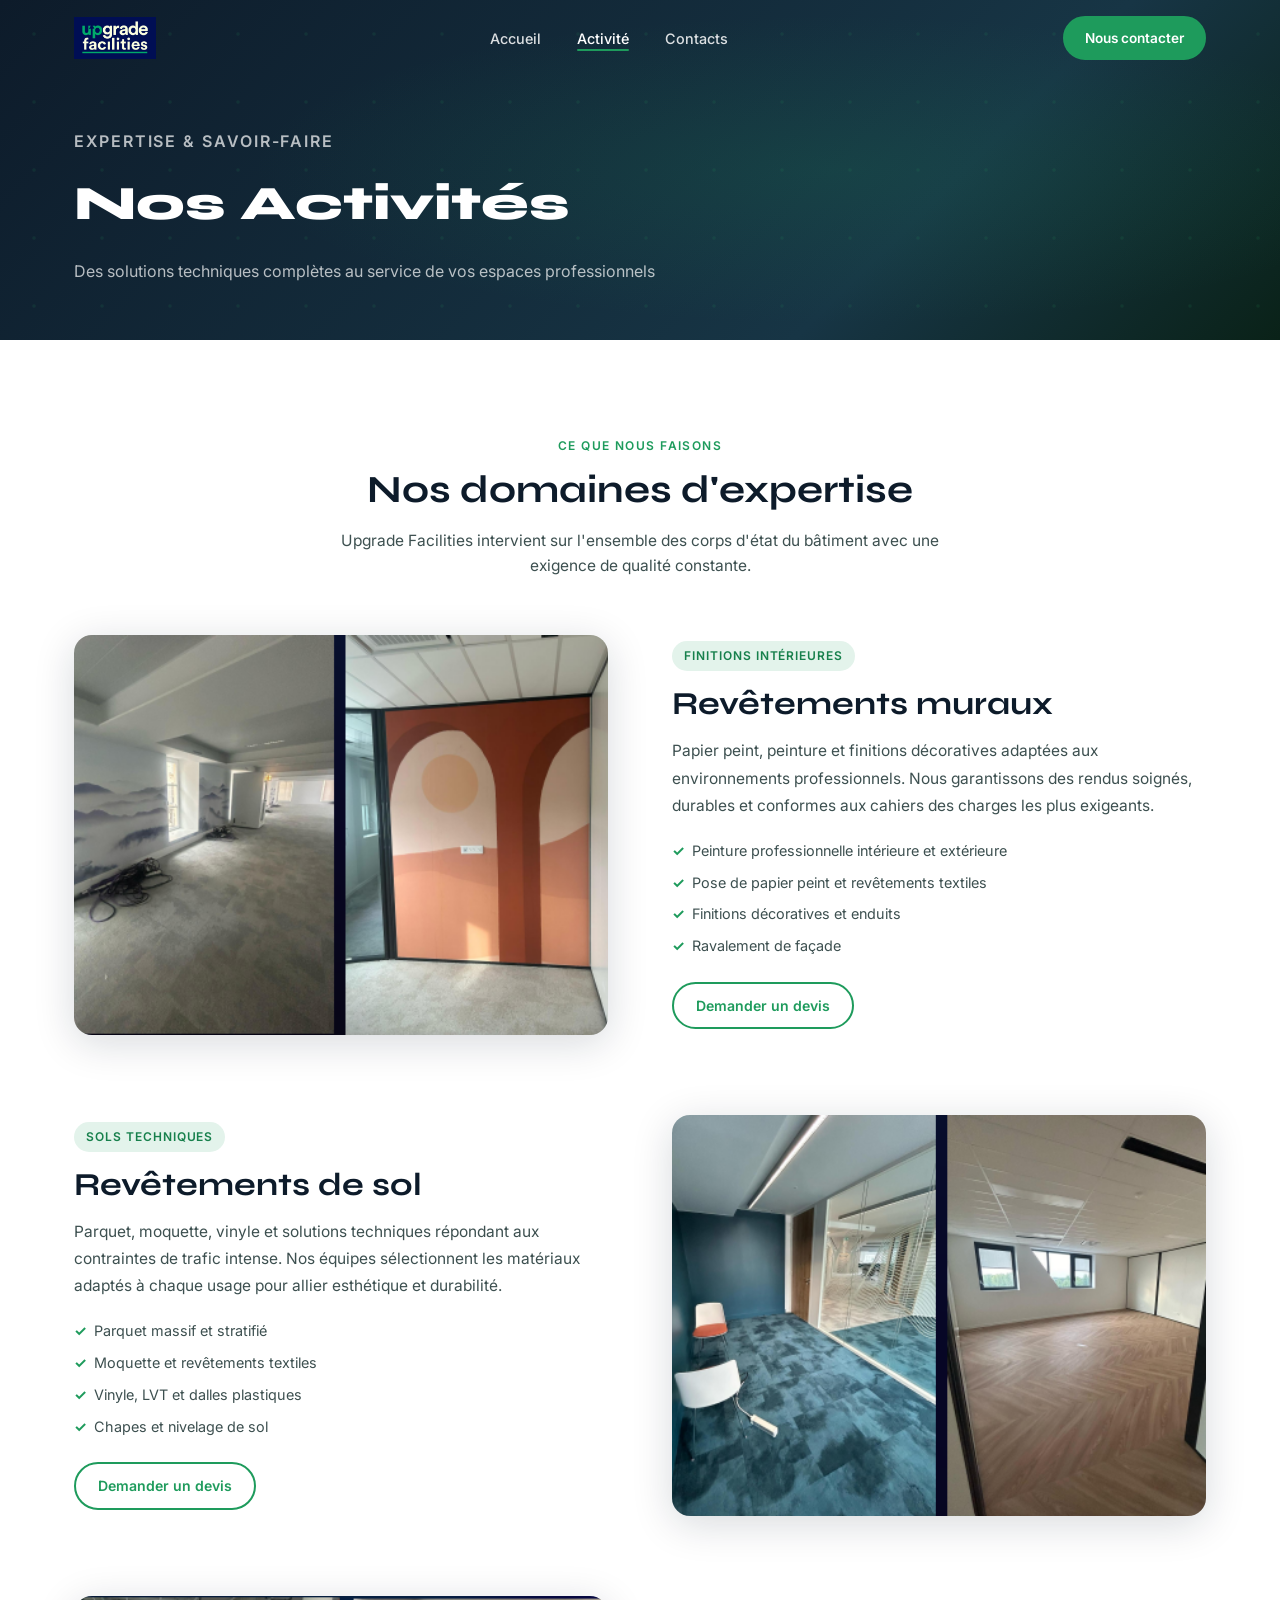
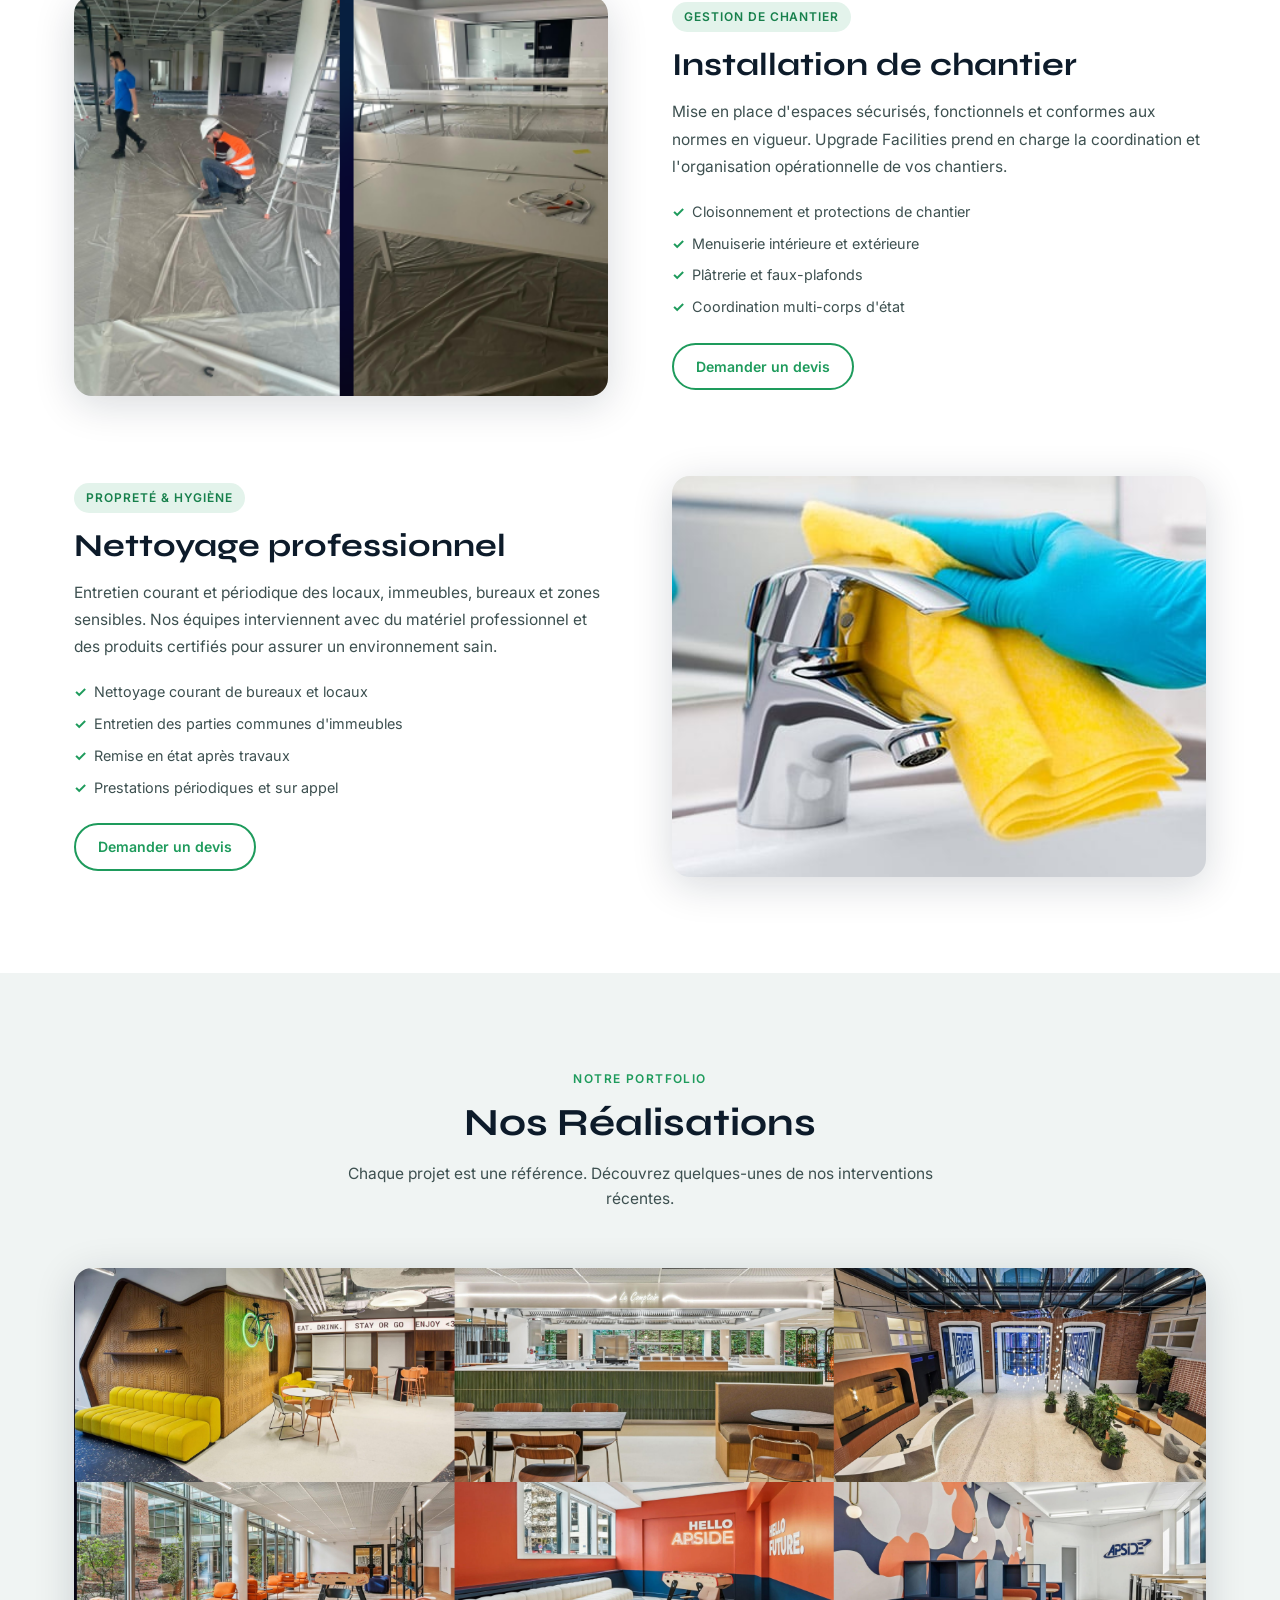
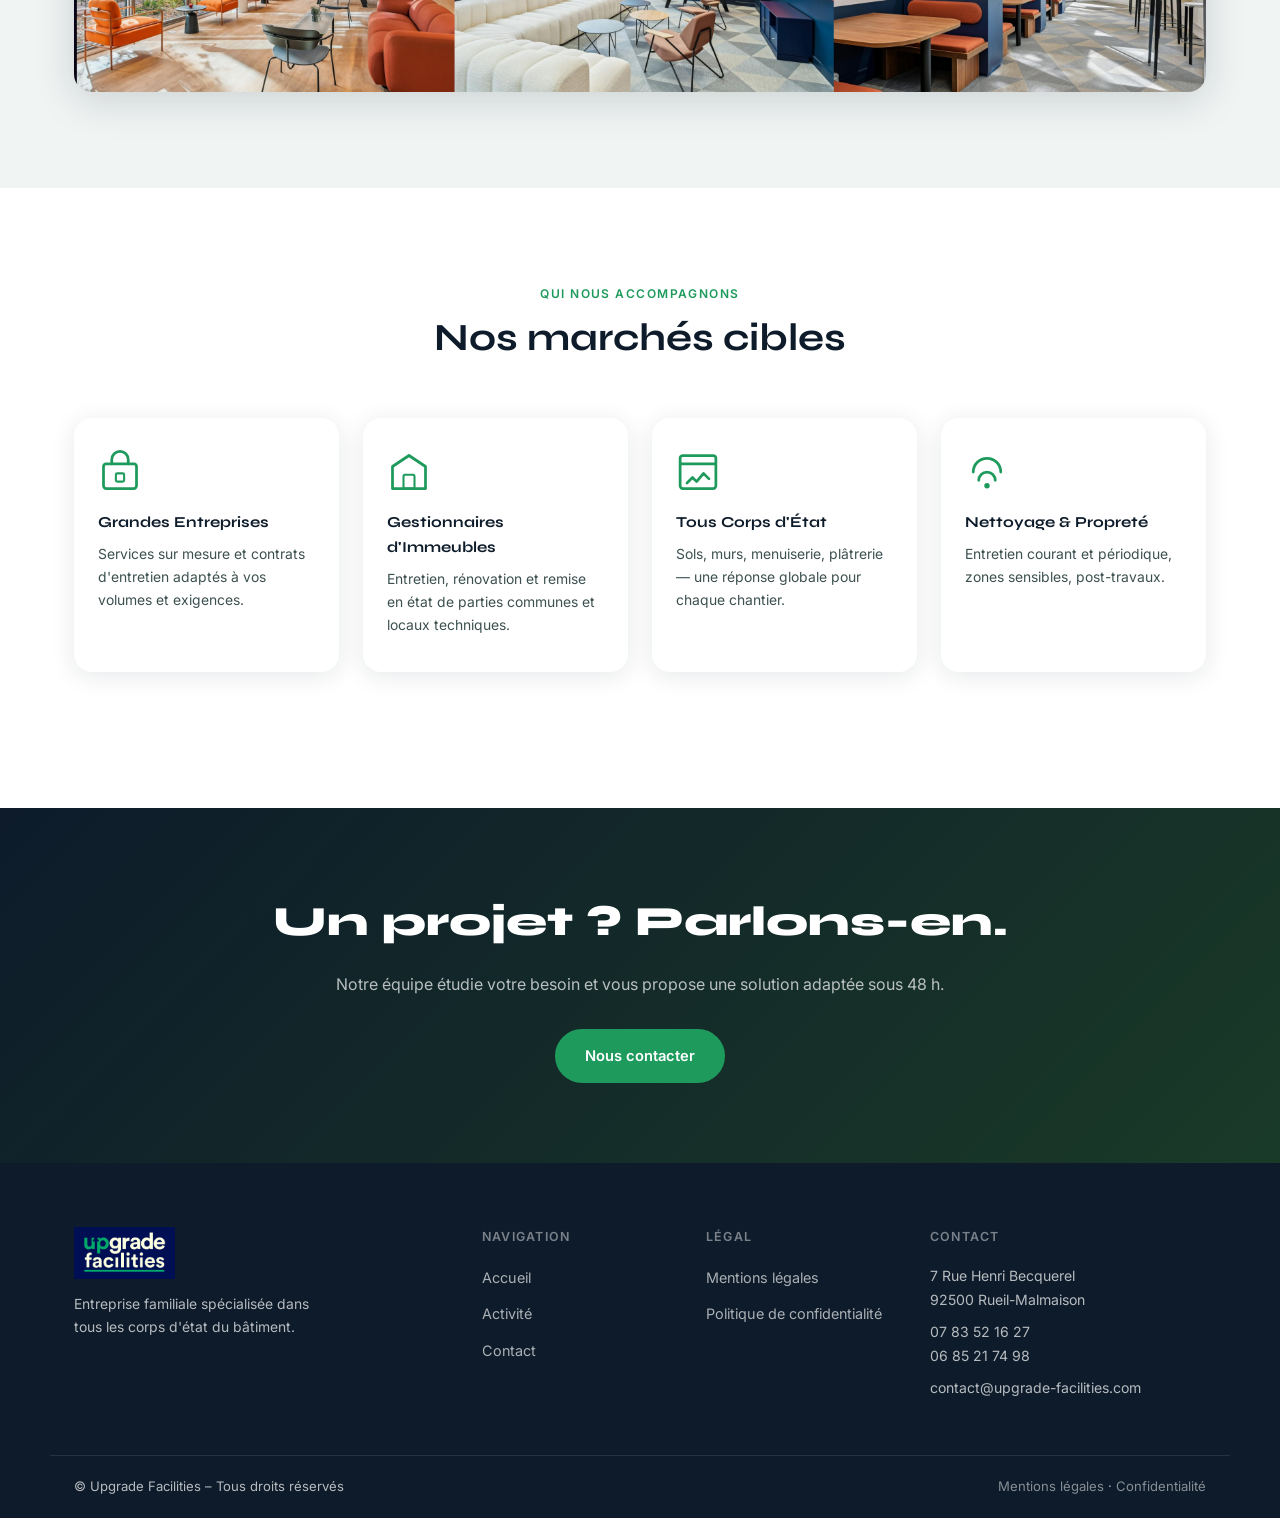
==== activite.html @ 39f4c155 "Add files via upload" ====
<!DOCTYPE html>
<html lang="fr">
<head>
  <meta charset="UTF-8" />
  <meta name="viewport" content="width=device-width, initial-scale=1.0" />
  <title>Nos Activités – Upgrade Facilities</title>
  <link rel="stylesheet" href="style.css" />
  <link rel="preconnect" href="https://fonts.googleapis.com" />
  <link rel="preconnect" href="https://fonts.gstatic.com" crossorigin />
  <link href="https://fonts.googleapis.com/css2?family=Inter:wght@300;400;500;600;700&family=Syne:wght@600;700;800&display=swap" rel="stylesheet" />
</head>
<body>

  <!-- ══ NAVBAR ══ -->
  <nav id="navbar">
    <div class="nav-inner">
      <a href="index.html" class="nav-logo">
        <img src="uf.png" alt="Upgrade Facilities" />
      </a>
      <ul class="nav-links">
        <li><a href="index.html">Accueil</a></li>
        <li><a href="activite.html" class="active">Activité</a></li>
        <li><a href="contact.html">Contacts</a></li>
      </ul>
      <a href="contact.html" class="btn-nav">Nous contacter</a>
      <button id="hamburger" aria-label="Menu" aria-expanded="false">
        <span></span><span></span><span></span>
      </button>
    </div>
    <div id="mobileMenu">
      <a href="index.html" class="mobile-link">Accueil</a>
      <a href="activite.html" class="mobile-link active">Activité</a>
      <a href="contact.html" class="mobile-link">Contacts</a>
      <a href="contact.html" class="cta-mobile">Nous contacter</a>
    </div>
  </nav>

  <!-- ══ PAGE HERO ══ -->
  <header class="page-hero">
    <div class="page-hero-overlay"></div>
    <div class="page-hero-content fade-in">
      <p class="eyebrow">Expertise &amp; Savoir-faire</p>
      <h1>Nos Activités</h1>
      <p>Des solutions techniques complètes au service de vos espaces professionnels</p>
    </div>
  </header>

  <!-- ══ ACTIVITÉS PRINCIPALES ══ -->
  <section class="section activities" id="activites">
    <div class="container">
      <div class="section-header fade-in">
        <p class="eyebrow">Ce que nous faisons</p>
        <h2>Nos domaines d'expertise</h2>
        <p class="section-sub">Upgrade Facilities intervient sur l'ensemble des corps d'état du bâtiment avec une exigence de qualité constante.</p>
      </div>

      <!-- Activité 1 — Revêtements muraux -->
      <div class="activity-block fade-in">
        <div class="activity-img">
          <img src="revetement_du_mur.png" alt="Revêtements muraux" loading="lazy" />
        </div>
        <div class="activity-content">
          <span class="activity-tag">Finitions intérieures</span>
          <h3>Revêtements muraux</h3>
          <p>Papier peint, peinture et finitions décoratives adaptées aux environnements professionnels. Nous garantissons des rendus soignés, durables et conformes aux cahiers des charges les plus exigeants.</p>
          <ul class="activity-list">
            <li>Peinture professionnelle intérieure et extérieure</li>
            <li>Pose de papier peint et revêtements textiles</li>
            <li>Finitions décoratives et enduits</li>
            <li>Ravalement de façade</li>
          </ul>
          <a href="contact.html" class="btn-outline-sm">Demander un devis</a>
        </div>
      </div>

      <!-- Activité 2 — Revêtements de sol -->
      <div class="activity-block activity-block--reverse fade-in">
        <div class="activity-img">
          <img src="revetement_de_sol.png" alt="Revêtements de sol" loading="lazy" />
        </div>
        <div class="activity-content">
          <span class="activity-tag">Sols techniques</span>
          <h3>Revêtements de sol</h3>
          <p>Parquet, moquette, vinyle et solutions techniques répondant aux contraintes de trafic intense. Nos équipes sélectionnent les matériaux adaptés à chaque usage pour allier esthétique et durabilité.</p>
          <ul class="activity-list">
            <li>Parquet massif et stratifié</li>
            <li>Moquette et revêtements textiles</li>
            <li>Vinyle, LVT et dalles plastiques</li>
            <li>Chapes et nivelage de sol</li>
          </ul>
          <a href="contact.html" class="btn-outline-sm">Demander un devis</a>
        </div>
      </div>

      <!-- Activité 3 — Installation de chantier -->
      <div class="activity-block fade-in">
        <div class="activity-img">
          <img src="instalation_de_chantier.png" alt="Installation de chantier" loading="lazy" />
        </div>
        <div class="activity-content">
          <span class="activity-tag">Gestion de chantier</span>
          <h3>Installation de chantier</h3>
          <p>Mise en place d'espaces sécurisés, fonctionnels et conformes aux normes en vigueur. Upgrade Facilities prend en charge la coordination et l'organisation opérationnelle de vos chantiers.</p>
          <ul class="activity-list">
            <li>Cloisonnement et protections de chantier</li>
            <li>Menuiserie intérieure et extérieure</li>
            <li>Plâtrerie et faux-plafonds</li>
            <li>Coordination multi-corps d'état</li>
          </ul>
          <a href="contact.html" class="btn-outline-sm">Demander un devis</a>
        </div>
      </div>

      <!-- Activité 4 — Nettoyage professionnel -->
      <div class="activity-block activity-block--reverse fade-in">
        <div class="activity-img">
          <img src="nettoyage_professionnel.png" alt="Nettoyage professionnel" loading="lazy" />
        </div>
        <div class="activity-content">
          <span class="activity-tag">Propreté &amp; Hygiène</span>
          <h3>Nettoyage professionnel</h3>
          <p>Entretien courant et périodique des locaux, immeubles, bureaux et zones sensibles. Nos équipes interviennent avec du matériel professionnel et des produits certifiés pour assurer un environnement sain.</p>
          <ul class="activity-list">
            <li>Nettoyage courant de bureaux et locaux</li>
            <li>Entretien des parties communes d'immeubles</li>
            <li>Remise en état après travaux</li>
            <li>Prestations périodiques et sur appel</li>
          </ul>
          <a href="contact.html" class="btn-outline-sm">Demander un devis</a>
        </div>
      </div>
    </div>
  </section>

  <!-- ══ NOS RÉALISATIONS ══ -->
  <section class="section realisations" id="realisations">
    <div class="container">
      <div class="section-header fade-in">
        <p class="eyebrow">Notre portfolio</p>
        <h2>Nos Réalisations</h2>
        <p class="section-sub">Chaque projet est une référence. Découvrez quelques-unes de nos interventions récentes.</p>
      </div>
      <div class="realisation-showcase fade-in">
        <img src="nos_realisations.png" alt="Réalisations Upgrade Facilities" />
      </div>
    </div>
  </section>

  <!-- ══ MARCHÉS CIBLES ══ -->
  <section class="section marches-cibles" id="marches">
    <div class="container">
      <div class="section-header fade-in">
        <p class="eyebrow">Qui nous accompagnons</p>
        <h2>Nos marchés cibles</h2>
      </div>
      <div class="marches-grid fade-in">
        <div class="marche-card">
          <div class="marche-icon-svg">
            <svg viewBox="0 0 32 32" fill="none" xmlns="http://www.w3.org/2000/svg"><rect x="4" y="10" width="24" height="18" rx="2" stroke="currentColor" stroke-width="2"/><path d="M10 10V7a6 6 0 0 1 12 0v3" stroke="currentColor" stroke-width="2" stroke-linecap="round"/><rect x="13" y="17" width="6" height="6" rx="1" stroke="currentColor" stroke-width="1.5"/></svg>
          </div>
          <h4>Grandes Entreprises</h4>
          <p>Services sur mesure et contrats d'entretien adaptés à vos volumes et exigences.</p>
        </div>
        <div class="marche-card">
          <div class="marche-icon-svg">
            <svg viewBox="0 0 32 32" fill="none" xmlns="http://www.w3.org/2000/svg"><path d="M4 28V12L16 4l12 8v16" stroke="currentColor" stroke-width="2" stroke-linejoin="round"/><rect x="12" y="18" width="8" height="10" rx="1" stroke="currentColor" stroke-width="1.5"/><path d="M4 28h24" stroke="currentColor" stroke-width="2" stroke-linecap="round"/></svg>
          </div>
          <h4>Gestionnaires d'Immeubles</h4>
          <p>Entretien, rénovation et remise en état de parties communes et locaux techniques.</p>
        </div>
        <div class="marche-card">
          <div class="marche-icon-svg">
            <svg viewBox="0 0 32 32" fill="none" xmlns="http://www.w3.org/2000/svg"><path d="M8 24l4-4 3 3 5-6 4 4" stroke="currentColor" stroke-width="2" stroke-linecap="round" stroke-linejoin="round"/><rect x="3" y="4" width="26" height="24" rx="2" stroke="currentColor" stroke-width="2"/><path d="M3 10h26" stroke="currentColor" stroke-width="2"/></svg>
          </div>
          <h4>Tous Corps d'État</h4>
          <p>Sols, murs, menuiserie, plâtrerie — une réponse globale pour chaque chantier.</p>
        </div>
        <div class="marche-card">
          <div class="marche-icon-svg">
            <svg viewBox="0 0 32 32" fill="none" xmlns="http://www.w3.org/2000/svg"><path d="M6 16c0-5.523 4.477-10 10-10s10 4.477 10 10" stroke="currentColor" stroke-width="2" stroke-linecap="round"/><path d="M10 22c0-3.314 2.686-6 6-6s6 2.686 6 6" stroke="currentColor" stroke-width="2" stroke-linecap="round"/><circle cx="16" cy="26" r="2" fill="currentColor"/></svg>
          </div>
          <h4>Nettoyage &amp; Propreté</h4>
          <p>Entretien courant et périodique, zones sensibles, post-travaux.</p>
        </div>
      </div>
    </div>
  </section>

  <!-- ══ CTA BANDE ══ -->
  <section class="cta-band fade-in">
    <div class="container">
      <h2>Un projet ? Parlons-en.</h2>
      <p>Notre équipe étudie votre besoin et vous propose une solution adaptée sous 48 h.</p>
      <a href="contact.html" class="btn-primary">Nous contacter</a>
    </div>
  </section>

  <!-- ══ FOOTER ══ -->
  <footer class="footer">
    <div class="container footer-inner">
      <div class="footer-brand">
        <img src="uf.png" alt="Upgrade Facilities" class="footer-logo" />
        <p>Entreprise familiale spécialisée dans tous les corps d'état du bâtiment.</p>
      </div>
      <div class="footer-links">
        <h5>Navigation</h5>
        <ul>
          <li><a href="index.html">Accueil</a></li>
          <li><a href="activite.html">Activité</a></li>
          <li><a href="contact.html">Contact</a></li>
        </ul>
      </div>
      <div class="footer-links">
        <h5>Légal</h5>
        <ul>
          <li><a href="mentions-legales.html">Mentions légales</a></li>
          <li><a href="politique-confidentialite.html">Politique de confidentialité</a></li>
        </ul>
      </div>
      <div class="footer-contact">
        <h5>Contact</h5>
        <p>7 Rue Henri Becquerel<br>92500 Rueil-Malmaison</p>
        <p><a href="tel:0783521627">07 83 52 16 27</a><br>
           <a href="tel:0685217498">06 85 21 74 98</a></p>
        <p><a href="mailto:contact@upgrade-facilities.com">contact@upgrade-facilities.com</a></p>
      </div>
    </div>
    <div class="footer-bottom">
      <p>© Upgrade Facilities – Tous droits réservés</p>
      <p><a href="mentions-legales.html">Mentions légales</a> · <a href="politique-confidentialite.html">Confidentialité</a></p>
    </div>
  </footer>

  <script src="script.js"></script>
</body>
</html>
---- style.css ----
/* ================================================================
   style.css — Upgrade Facilities
   Palette : Navy #0D1B2A · Vert #1E9B5C · Blanc #F8FAFA
   ================================================================ */

/* ── Variables ── */
:root {
  --navy:       #0D1B2A;
  --navy-mid:   #152535;
  --green:      #1E9B5C;
  --green-dark: #17804C;
  --green-light:#25BD6F;
  --white:      #F8FAFA;
  --gray-100:   #F0F4F3;
  --gray-300:   #C8D4D0;
  --gray-500:   #7A9090;
  --gray-700:   #3D5050;
  --text:       #1A2E2E;
  --radius:     10px;
  --radius-lg:  18px;
  --shadow:     0 4px 24px rgba(13,27,42,.10);
  --shadow-lg:  0 8px 40px rgba(13,27,42,.16);
  --transition: 0.25s ease;
  --font-display: 'Syne', sans-serif;
  --font-body:    'Inter', sans-serif;
}

/* ── Reset ── */
*, *::before, *::after { box-sizing: border-box; margin: 0; padding: 0; }
html { scroll-behavior: smooth; }
body {
  font-family: var(--font-body);
  color: var(--text);
  background: #fff;
  line-height: 1.65;
  overflow-x: hidden;
}
img { max-width: 100%; height: auto; display: block; }
a { color: var(--green); text-decoration: none; transition: color var(--transition); }
a:hover { color: var(--green-dark); }
ul { list-style: none; }

/* ── Fade-in animations ── */
.fade-in {
  opacity: 0;
  transform: translateY(28px);
  transition: opacity 0.65s ease, transform 0.65s ease;
}
.fade-in.visible {
  opacity: 1;
  transform: translateY(0);
}

/* ── Container ── */
.container {
  max-width: 1180px;
  margin: 0 auto;
  padding: 0 24px;
}

/* ── Eyebrow labels ── */
.eyebrow {
  font-size: .75rem;
  font-weight: 600;
  letter-spacing: .12em;
  text-transform: uppercase;
  color: var(--green);
  margin-bottom: 10px;
}

/* ── Section headers ── */
.section-header {
  text-align: center;
  margin-bottom: 56px;
}
.section-header h2 {
  font-family: var(--font-display);
  font-size: clamp(1.6rem, 3vw, 2.4rem);
  font-weight: 700;
  color: var(--navy);
  line-height: 1.25;
}
.section-sub {
  margin-top: 14px;
  color: var(--gray-700);
  max-width: 600px;
  margin-left: auto;
  margin-right: auto;
  font-size: .97rem;
}

/* ── Sections ── */
.section { padding: 96px 0; }
.section:nth-child(even) { background: var(--gray-100); }

/* ── Buttons ── */
.btn-primary {
  display: inline-flex;
  align-items: center;
  gap: 8px;
  background: var(--green);
  color: #fff;
  font-weight: 600;
  font-size: .92rem;
  padding: 13px 28px;
  border-radius: 50px;
  border: 2px solid var(--green);
  cursor: pointer;
  transition: background var(--transition), transform var(--transition), box-shadow var(--transition);
}
.btn-primary:hover {
  background: var(--green-dark);
  border-color: var(--green-dark);
  color: #fff;
  transform: translateY(-2px);
  box-shadow: 0 6px 20px rgba(30,155,92,.30);
}
.btn-outline {
  display: inline-flex;
  align-items: center;
  gap: 8px;
  background: transparent;
  color: #fff;
  font-weight: 600;
  font-size: .92rem;
  padding: 13px 28px;
  border-radius: 50px;
  border: 2px solid rgba(255,255,255,.55);
  cursor: pointer;
  transition: background var(--transition), border-color var(--transition), transform var(--transition);
}
.btn-outline:hover {
  background: rgba(255,255,255,.12);
  border-color: #fff;
  color: #fff;
  transform: translateY(-2px);
}
.btn-outline-sm {
  display: inline-flex;
  align-items: center;
  background: transparent;
  color: var(--green);
  font-weight: 600;
  font-size: .88rem;
  padding: 10px 22px;
  border-radius: 50px;
  border: 2px solid var(--green);
  cursor: pointer;
  transition: background var(--transition), color var(--transition);
}
.btn-outline-sm:hover {
  background: var(--green);
  color: #fff;
}
.btn-full { width: 100%; justify-content: center; }
.btn-nav {
  display: inline-flex;
  background: var(--green);
  color: #fff;
  font-weight: 600;
  font-size: .85rem;
  padding: 9px 20px;
  border-radius: 50px;
  border: 2px solid var(--green);
  transition: background var(--transition), transform var(--transition);
}
.btn-nav:hover {
  background: var(--green-dark);
  color: #fff;
  transform: translateY(-1px);
}

/* ═══════════════════════════════════════════
   NAVBAR
═══════════════════════════════════════════ */
#navbar {
  position: fixed;
  top: 0; left: 0; right: 0;
  z-index: 999;
  transition: background var(--transition), box-shadow var(--transition), backdrop-filter var(--transition);
  background: transparent;
}
#navbar.scrolled {
  background: rgba(13,27,42,.95);
  backdrop-filter: blur(12px);
  box-shadow: 0 2px 20px rgba(0,0,0,.25);
}
.nav-inner {
  display: flex;
  align-items: center;
  justify-content: space-between;
  gap: 32px;
  max-width: 1180px;
  margin: 0 auto;
  padding: 16px 24px;
}
.nav-logo img {
  height: 42px;
  width: auto;
  object-fit: contain;
}
.nav-links {
  display: flex;
  align-items: center;
  gap: 36px;
}
.nav-links a {
  color: rgba(255,255,255,.85);
  font-size: .9rem;
  font-weight: 500;
  position: relative;
  padding-bottom: 4px;
  transition: color var(--transition);
}
.nav-links a::after {
  content: '';
  position: absolute;
  bottom: 0; left: 0;
  width: 0; height: 2px;
  background: var(--green);
  transition: width var(--transition);
  border-radius: 2px;
}
.nav-links a:hover,
.nav-links a.active {
  color: #fff;
}
.nav-links a:hover::after,
.nav-links a.active::after { width: 100%; }

/* Hamburger */
#hamburger {
  display: none;
  flex-direction: column;
  justify-content: center;
  gap: 5px;
  background: none;
  border: none;
  cursor: pointer;
  padding: 4px;
  width: 36px; height: 36px;
}
#hamburger span {
  display: block;
  height: 2px;
  background: #fff;
  border-radius: 2px;
  transition: transform var(--transition), opacity var(--transition);
}
#hamburger.open span:nth-child(1) { transform: translateY(7px) rotate(45deg); }
#hamburger.open span:nth-child(2) { opacity: 0; }
#hamburger.open span:nth-child(3) { transform: translateY(-7px) rotate(-45deg); }

/* Mobile menu */
#mobileMenu {
  display: none;
  flex-direction: column;
  background: var(--navy);
  padding: 0 24px;
  max-height: 0;
  overflow: hidden;
  transition: max-height 0.4s ease, padding 0.3s ease;
}
#mobileMenu.open {
  display: flex;
  max-height: 400px;
  padding: 16px 24px 20px;
}
.mobile-link, .cta-mobile {
  color: rgba(255,255,255,.85);
  font-size: 1rem;
  font-weight: 500;
  padding: 12px 0;
  border-bottom: 1px solid rgba(255,255,255,.08);
  transition: color var(--transition);
}
.mobile-link:hover, .mobile-link.active { color: var(--green); }
.cta-mobile {
  margin-top: 12px;
  border: none;
  background: var(--green);
  color: #fff;
  text-align: center;
  padding: 12px;
  border-radius: 50px;
  font-weight: 600;
}

/* ═══════════════════════════════════════════
   HERO (page d'accueil)
═══════════════════════════════════════════ */
.hero {
  position: relative;
  min-height: 100vh;
  display: flex;
  align-items: center;
  background: linear-gradient(135deg, var(--navy) 0%, #173545 60%, #0a2218 100%);
  overflow: hidden;
}
.hero::before {
  content: '';
  position: absolute;
  inset: 0;
  background:
    radial-gradient(ellipse 80% 60% at 70% 40%, rgba(30,155,92,.18) 0%, transparent 60%),
    radial-gradient(ellipse 60% 80% at 20% 80%, rgba(13,27,42,.6) 0%, transparent 70%);
  pointer-events: none;
}
.hero-overlay {
  position: absolute;
  inset: 0;
  background: url('data:image/svg+xml,<svg xmlns="http://www.w3.org/2000/svg" viewBox="0 0 100 100"><defs><pattern id="g" x="0" y="0" width="20" height="20" patternUnits="userSpaceOnUse"><circle cx="10" cy="10" r=".5" fill="%231E9B5C" opacity=".15"/></pattern></defs><rect width="100" height="100" fill="url(%23g)"/></svg>');
  pointer-events: none;
}
.hero-content {
  position: relative;
  z-index: 1;
  max-width: 1180px;
  margin: 0 auto;
  padding: 120px 24px 80px;
  max-width: 760px;
  padding-left: 48px;
}
.hero-eyebrow {
  font-size: .78rem;
  font-weight: 600;
  letter-spacing: .14em;
  text-transform: uppercase;
  color: var(--green-light);
  margin-bottom: 20px;
}
.hero-content h1 {
  font-family: var(--font-display);
  font-size: clamp(2rem, 4.5vw, 3.4rem);
  font-weight: 800;
  color: #fff;
  line-height: 1.18;
  margin-bottom: 24px;
}
.hero-content h1 .accent { color: var(--green-light); }
.hero-sub {
  color: rgba(255,255,255,.72);
  font-size: 1.08rem;
  max-width: 540px;
  margin-bottom: 40px;
  line-height: 1.7;
}
.hero-ctas { display: flex; gap: 16px; flex-wrap: wrap; }

/* Scroll hint */
.hero-scroll-hint {
  position: absolute;
  bottom: 36px;
  left: 50%;
  transform: translateX(-50%);
}
.hero-scroll-hint span {
  display: block;
  width: 24px; height: 24px;
  border-right: 2px solid rgba(255,255,255,.4);
  border-bottom: 2px solid rgba(255,255,255,.4);
  transform: rotate(45deg);
  animation: scrollHint 1.8s ease infinite;
}
@keyframes scrollHint {
  0%   { opacity: 0; transform: rotate(45deg) translateY(-8px); }
  50%  { opacity: 1; }
  100% { opacity: 0; transform: rotate(45deg) translateY(8px); }
}

/* ── Page hero (pages secondaires) ── */
.page-hero {
  position: relative;
  min-height: 340px;
  display: flex;
  align-items: flex-end;
  background: linear-gradient(135deg, var(--navy) 0%, #173545 70%, #0a2218 100%);
  padding-bottom: 56px;
  overflow: hidden;
}
.page-hero::before {
  content: '';
  position: absolute;
  inset: 0;
  background: radial-gradient(ellipse 70% 70% at 65% 50%, rgba(30,155,92,.15) 0%, transparent 65%);
  pointer-events: none;
}
.page-hero-overlay {
  position: absolute;
  inset: 0;
  background: url('data:image/svg+xml,<svg xmlns="http://www.w3.org/2000/svg" viewBox="0 0 100 100"><defs><pattern id="g" x="0" y="0" width="20" height="20" patternUnits="userSpaceOnUse"><circle cx="10" cy="10" r=".5" fill="%231E9B5C" opacity=".12"/></pattern></defs><rect width="100" height="100" fill="url(%23g)"/></svg>');
  pointer-events: none;
}
.page-hero-content {
  position: relative;
  z-index: 1;
  max-width: 1180px;
  width: 100%;
  margin: 0 auto;
  padding: 100px 24px 0;
}
.page-hero-content h1 {
  font-family: var(--font-display);
  font-size: clamp(2rem, 4vw, 3rem);
  font-weight: 800;
  color: #fff;
  margin: 10px 0 14px;
}
.page-hero-content p {
  color: rgba(255,255,255,.70);
  font-size: 1rem;
}

/* ═══════════════════════════════════════════
   KPI BANNER
═══════════════════════════════════════════ */
.kpi-banner {
  display: grid;
  grid-template-columns: repeat(4, 1fr);
  background: var(--green);
}
.kpi-item {
  padding: 32px 24px;
  text-align: center;
  border-right: 1px solid rgba(255,255,255,.20);
}
.kpi-item:last-child { border-right: none; }
.kpi-item strong {
  display: block;
  font-family: var(--font-display);
  font-size: clamp(1.6rem, 3vw, 2.4rem);
  font-weight: 800;
  color: #fff;
  line-height: 1;
}
.kpi-item span {
  display: block;
  font-size: .8rem;
  color: rgba(255,255,255,.80);
  font-weight: 500;
  margin-top: 6px;
  letter-spacing: .04em;
  text-transform: uppercase;
}

/* ═══════════════════════════════════════════
   ABOUT / TIMELINE
═══════════════════════════════════════════ */
.timeline {
  display: grid;
  grid-template-columns: repeat(4, 1fr);
  gap: 0;
  position: relative;
  margin-bottom: 48px;
}
.timeline::before {
  content: '';
  position: absolute;
  top: 16px; left: 0; right: 0;
  height: 2px;
  background: linear-gradient(90deg, var(--green) 0%, rgba(30,155,92,.2) 100%);
}
.timeline-item {
  padding: 0 16px;
  position: relative;
}
.timeline-dot {
  width: 32px; height: 32px;
  border-radius: 50%;
  background: var(--green);
  border: 4px solid #fff;
  box-shadow: 0 0 0 3px var(--green);
  margin-bottom: 20px;
  position: relative;
  z-index: 1;
}
.timeline-body h4 {
  font-family: var(--font-display);
  font-size: 1rem;
  font-weight: 700;
  color: var(--navy);
  margin-bottom: 8px;
}
.timeline-body p {
  font-size: .88rem;
  color: var(--gray-700);
  line-height: 1.6;
}
.about-text {
  max-width: 720px;
  margin: 0 auto;
  text-align: center;
}
.about-text p {
  font-size: 1.05rem;
  color: var(--gray-700);
  line-height: 1.75;
}

/* ═══════════════════════════════════════════
   ENGAGEMENT
═══════════════════════════════════════════ */
.engage-grid {
  display: grid;
  grid-template-columns: repeat(3, 1fr);
  gap: 28px;
}
.engage-card {
  background: #fff;
  border-radius: var(--radius-lg);
  padding: 36px 28px;
  box-shadow: var(--shadow);
  text-align: center;
  border-top: 3px solid var(--green);
  transition: transform var(--transition), box-shadow var(--transition);
}
.engage-card:hover {
  transform: translateY(-6px);
  box-shadow: var(--shadow-lg);
}
.engage-icon-svg {
  width: 52px;
  height: 52px;
  margin: 0 auto 18px;
  color: var(--green);
}
.engage-icon-svg svg {
  width: 100%;
  height: 100%;
}
.engage-card h4 {
  font-family: var(--font-display);
  font-size: 1.05rem;
  font-weight: 700;
  color: var(--navy);
  margin-bottom: 10px;
}
.engage-card p {
  font-size: .9rem;
  color: var(--gray-700);
  line-height: 1.65;
}

/* ═══════════════════════════════════════════
   VALEURS
═══════════════════════════════════════════ */
.valeurs-grid {
  display: grid;
  grid-template-columns: repeat(4, 1fr);
  gap: 28px;
}
.valeur-item {
  padding: 28px 20px;
  border-radius: var(--radius);
  background: var(--navy);
  color: #fff;
  position: relative;
  overflow: hidden;
  transition: transform var(--transition);
}
.valeur-item:hover { transform: translateY(-4px); }
.valeur-num {
  font-family: var(--font-display);
  font-size: 2.8rem;
  font-weight: 800;
  color: rgba(30,155,92,.25);
  line-height: 1;
  display: block;
  margin-bottom: 12px;
}
.valeur-item h4 {
  font-family: var(--font-display);
  font-size: .95rem;
  font-weight: 700;
  color: #fff;
  margin-bottom: 8px;
}
.valeur-item p {
  font-size: .85rem;
  color: rgba(255,255,255,.65);
  line-height: 1.6;
}

/* ═══════════════════════════════════════════
   MARCHÉS / SERVICES
═══════════════════════════════════════════ */
.marches-grid {
  display: grid;
  grid-template-columns: repeat(4, 1fr);
  gap: 24px;
  margin-bottom: 40px;
}
.marche-card {
  background: #fff;
  border-radius: var(--radius-lg);
  padding: 32px 24px;
  box-shadow: var(--shadow);
  transition: transform var(--transition), box-shadow var(--transition);
  border-bottom: 3px solid transparent;
}
.marche-card:hover {
  transform: translateY(-6px);
  box-shadow: var(--shadow-lg);
  border-bottom-color: var(--green);
}
.marche-icon-svg {
  width: 44px;
  height: 44px;
  margin-bottom: 16px;
  color: var(--green);
}
.marche-icon-svg svg {
  width: 100%;
  height: 100%;
}
.marche-card h4 {
  font-family: var(--font-display);
  font-size: .95rem;
  font-weight: 700;
  color: var(--navy);
  margin-bottom: 8px;
}
.marche-card p {
  font-size: .87rem;
  color: var(--gray-700);
  line-height: 1.65;
}
.marches-cta { text-align: center; }

/* ═══════════════════════════════════════════
   CTA BAND
═══════════════════════════════════════════ */
.cta-band {
  background: linear-gradient(135deg, var(--navy) 0%, #1a3a28 100%);
  padding: 80px 0;
  text-align: center;
}
.cta-band h2 {
  font-family: var(--font-display);
  font-size: clamp(1.8rem, 3.5vw, 2.6rem);
  font-weight: 800;
  color: #fff;
  margin-bottom: 14px;
}
.cta-band p {
  color: rgba(255,255,255,.70);
  font-size: 1rem;
  margin-bottom: 32px;
}

/* ═══════════════════════════════════════════
   ACTIVITES (page activite.html)
═══════════════════════════════════════════ */
.activity-block {
  display: grid;
  grid-template-columns: 1fr 1fr;
  gap: 64px;
  align-items: center;
  margin-bottom: 80px;
}
.activity-block:last-child { margin-bottom: 0; }
.activity-block--reverse {
  direction: rtl;
}
.activity-block--reverse > * { direction: ltr; }
.activity-img {
  border-radius: var(--radius-lg);
  overflow: hidden;
  box-shadow: var(--shadow-lg);
  aspect-ratio: 4/3;
  background: var(--gray-100);
}
.activity-img img {
  width: 100%;
  height: 100%;
  object-fit: cover;
  transition: transform 0.5s ease;
}
.activity-img:hover img { transform: scale(1.04); }
.activity-tag {
  display: inline-block;
  background: rgba(30,155,92,.12);
  color: var(--green-dark);
  font-size: .75rem;
  font-weight: 600;
  letter-spacing: .08em;
  text-transform: uppercase;
  padding: 5px 12px;
  border-radius: 50px;
  margin-bottom: 14px;
}
.activity-content h3 {
  font-family: var(--font-display);
  font-size: clamp(1.4rem, 2.5vw, 2rem);
  font-weight: 700;
  color: var(--navy);
  margin-bottom: 14px;
  line-height: 1.2;
}
.activity-content p {
  color: var(--gray-700);
  font-size: .97rem;
  line-height: 1.75;
  margin-bottom: 20px;
}
.activity-list {
  margin-bottom: 24px;
  display: flex;
  flex-direction: column;
  gap: 8px;
}
.activity-list li {
  font-size: .9rem;
  color: var(--gray-700);
  padding-left: 20px;
  position: relative;
}
.activity-list li::before {
  content: '✓';
  position: absolute;
  left: 0;
  color: var(--green);
  font-weight: 700;
}

/* Réalisations */
.realisation-showcase {
  border-radius: var(--radius-lg);
  overflow: hidden;
  box-shadow: var(--shadow-lg);
  max-height: 500px;
}
.realisation-showcase img {
  width: 100%;
  height: 100%;
  object-fit: cover;
}

/* ═══════════════════════════════════════════
   CONTACT PAGE
═══════════════════════════════════════════ */
.contact-layout {
  display: grid;
  grid-template-columns: 1fr 1.3fr;
  gap: 64px;
  align-items: start;
}
.contact-info h2,
.contact-form-wrapper h2 {
  font-family: var(--font-display);
  font-size: 1.6rem;
  font-weight: 700;
  color: var(--navy);
  margin-bottom: 16px;
}
.contact-intro {
  color: var(--gray-700);
  font-size: .95rem;
  line-height: 1.7;
  margin-bottom: 32px;
}
.contact-card {
  display: flex;
  gap: 16px;
  align-items: flex-start;
  background: var(--gray-100);
  border-radius: var(--radius);
  padding: 18px 20px;
  margin-bottom: 14px;
}
.contact-card-icon {
  width: 28px;
  height: 28px;
  flex-shrink: 0;
  color: var(--green-dark);
  margin-top: 2px;
}
.contact-card-icon svg {
  width: 100%;
  height: 100%;
}
.contact-card h5 {
  font-size: .78rem;
  font-weight: 600;
  letter-spacing: .08em;
  text-transform: uppercase;
  color: var(--green-dark);
  margin-bottom: 4px;
}
.contact-card p {
  font-size: .9rem;
  color: var(--text);
  line-height: 1.6;
}
.contact-card a { color: var(--text); }
.contact-card a:hover { color: var(--green); }
.contact-map { margin-top: 24px; }

/* Form */
.form-row { display: grid; grid-template-columns: 1fr 1fr; gap: 16px; }
.form-group {
  display: flex;
  flex-direction: column;
  gap: 6px;
  margin-bottom: 18px;
}
.form-group label {
  font-size: .85rem;
  font-weight: 600;
  color: var(--navy);
}
.req { color: var(--green); }
.form-group input,
.form-group select,
.form-group textarea {
  padding: 11px 14px;
  border: 1.5px solid var(--gray-300);
  border-radius: var(--radius);
  font-family: var(--font-body);
  font-size: .93rem;
  color: var(--text);
  background: #fff;
  transition: border-color var(--transition), box-shadow var(--transition);
  outline: none;
  -webkit-appearance: none;
}
.form-group input:focus,
.form-group select:focus,
.form-group textarea:focus {
  border-color: var(--green);
  box-shadow: 0 0 0 3px rgba(30,155,92,.12);
}
.form-group input.error,
.form-group select.error,
.form-group textarea.error {
  border-color: #e53935;
}
.form-group textarea { resize: vertical; min-height: 120px; }
.error-msg {
  font-size: .8rem;
  color: #e53935;
  display: none;
}
.error-msg.visible { display: block; }

.form-group--check { flex-direction: row; align-items: flex-start; gap: 0; flex-wrap: wrap; }
.checkbox-label {
  display: flex;
  gap: 10px;
  align-items: flex-start;
  cursor: pointer;
  font-size: .85rem;
  color: var(--gray-700);
  line-height: 1.5;
}
.checkbox-label input[type="checkbox"] {
  width: 16px; height: 16px;
  flex-shrink: 0;
  margin-top: 2px;
  accent-color: var(--green);
  border: none;
  box-shadow: none;
  padding: 0;
}

/* Submit button loading state */
#submitBtn { position: relative; overflow: hidden; }
#submitBtn.loading .btn-label { opacity: 0; }
#submitBtn.loading .btn-loader { opacity: 1; }
.btn-loader {
  position: absolute;
  inset: 0;
  display: flex;
  align-items: center;
  justify-content: center;
  opacity: 0;
  transition: opacity var(--transition);
}
.btn-loader::after {
  content: '';
  width: 20px; height: 20px;
  border: 2px solid rgba(255,255,255,.4);
  border-top-color: #fff;
  border-radius: 50%;
  animation: spin .8s linear infinite;
}
@keyframes spin { to { transform: rotate(360deg); } }

/* Form success */
.form-success {
  display: none;
  text-align: center;
  padding: 48px 24px;
  background: rgba(30,155,92,.06);
  border-radius: var(--radius-lg);
  border: 2px solid rgba(30,155,92,.2);
}
.form-success.visible { display: block; }
.success-check {
  width: 56px;
  height: 56px;
  margin: 0 auto 16px;
  color: var(--green);
}
.success-check svg {
  width: 100%;
  height: 100%;
}
.form-success h3 {
  font-family: var(--font-display);
  font-size: 1.4rem;
  color: var(--navy);
  margin-bottom: 8px;
}
.form-success p { color: var(--gray-700); }

/* ═══════════════════════════════════════════
   LEGAL PAGES
═══════════════════════════════════════════ */
.legal-container {
  max-width: 800px;
  margin: 0 auto;
}
.legal-section { background: #fff; }
.legal-block {
  margin-bottom: 48px;
  padding-bottom: 40px;
  border-bottom: 1px solid var(--gray-100);
}
.legal-block:last-of-type { border-bottom: none; }
.legal-block h2 {
  font-family: var(--font-display);
  font-size: 1.2rem;
  font-weight: 700;
  color: var(--navy);
  margin-bottom: 16px;
  display: flex;
  align-items: center;
  gap: 10px;
}
.legal-block h2::before {
  content: '';
  display: inline-block;
  width: 4px; height: 18px;
  background: var(--green);
  border-radius: 2px;
  flex-shrink: 0;
}
.legal-block p {
  font-size: .95rem;
  color: var(--gray-700);
  line-height: 1.75;
  margin-bottom: 10px;
}
.legal-block ul {
  padding-left: 4px;
  margin: 12px 0;
  display: flex;
  flex-direction: column;
  gap: 8px;
}
.legal-block ul li {
  font-size: .93rem;
  color: var(--gray-700);
  padding-left: 18px;
  position: relative;
  line-height: 1.65;
}
.legal-block ul li::before {
  content: '→';
  position: absolute;
  left: 0;
  color: var(--green);
  font-size: .8rem;
}
.legal-back { margin-top: 40px; }

/* ═══════════════════════════════════════════
   FOOTER
═══════════════════════════════════════════ */
.footer {
  background: var(--navy);
  color: rgba(255,255,255,.70);
}
.footer-inner {
  display: grid;
  grid-template-columns: 2fr 1fr 1fr 1.5fr;
  gap: 40px;
  padding: 64px 24px 48px;
  max-width: 1180px;
  margin: 0 auto;
}
.footer-logo {
  height: 52px;
  width: auto;
  object-fit: contain;
  margin-bottom: 14px;
}
.footer-brand p {
  font-size: .87rem;
  line-height: 1.65;
  max-width: 240px;
}
.footer-links h5,
.footer-contact h5 {
  font-size: .78rem;
  font-weight: 600;
  letter-spacing: .10em;
  text-transform: uppercase;
  color: rgba(255,255,255,.45);
  margin-bottom: 16px;
}
.footer-links ul {
  display: flex;
  flex-direction: column;
  gap: 10px;
}
.footer-links ul li a {
  color: rgba(255,255,255,.65);
  font-size: .9rem;
  transition: color var(--transition);
}
.footer-links ul li a:hover { color: var(--green-light); }
.footer-contact p {
  font-size: .88rem;
  line-height: 1.7;
  margin-bottom: 8px;
}
.footer-contact a {
  color: rgba(255,255,255,.70);
  transition: color var(--transition);
}
.footer-contact a:hover { color: var(--green-light); }
.footer-bottom {
  display: flex;
  justify-content: space-between;
  align-items: center;
  border-top: 1px solid rgba(255,255,255,.10);
  padding: 20px 24px;
  max-width: 1180px;
  margin: 0 auto;
  font-size: .82rem;
  gap: 16px;
  flex-wrap: wrap;
}
.footer-bottom a { color: rgba(255,255,255,.50); }
.footer-bottom a:hover { color: var(--green-light); }

/* ═══════════════════════════════════════════
   RESPONSIVE
═══════════════════════════════════════════ */
@media (max-width: 1024px) {
  .marches-grid,
  .valeurs-grid { grid-template-columns: repeat(2, 1fr); }
  .kpi-banner { grid-template-columns: repeat(2, 1fr); }
  .timeline { grid-template-columns: repeat(2, 1fr); gap: 32px; }
  .timeline::before { display: none; }
  .footer-inner { grid-template-columns: 1fr 1fr; }
}

@media (max-width: 900px) {
  .activity-block,
  .activity-block--reverse {
    grid-template-columns: 1fr;
    direction: ltr;
    gap: 32px;
  }
  .activity-block--reverse > * { direction: ltr; }
  .engage-grid { grid-template-columns: repeat(2, 1fr); }
  .contact-layout { grid-template-columns: 1fr; gap: 40px; }
}

@media (max-width: 768px) {
  .nav-links, .btn-nav { display: none; }
  #hamburger { display: flex; }
  #mobileMenu { display: flex; }
  .engage-grid,
  .marches-grid,
  .valeurs-grid { grid-template-columns: 1fr; }
  .timeline { grid-template-columns: 1fr; }
  .form-row { grid-template-columns: 1fr; }
  .footer-inner { grid-template-columns: 1fr; }
  .footer-bottom { flex-direction: column; text-align: center; }
  .hero-content { padding-left: 24px; }
  .section { padding: 64px 0; }
  .kpi-banner { grid-template-columns: repeat(2, 1fr); }
}

@media (max-width: 480px) {
  .kpi-banner { grid-template-columns: 1fr 1fr; }
  .kpi-item { padding: 20px 12px; }
  .hero-ctas { flex-direction: column; align-items: flex-start; }
}

/* ── Reduced motion ── */
@media (prefers-reduced-motion: reduce) {
  .fade-in { opacity: 1; transform: none; transition: none; }
  .hero-scroll-hint span { animation: none; }
  .btn-loader::after { animation: none; }
}
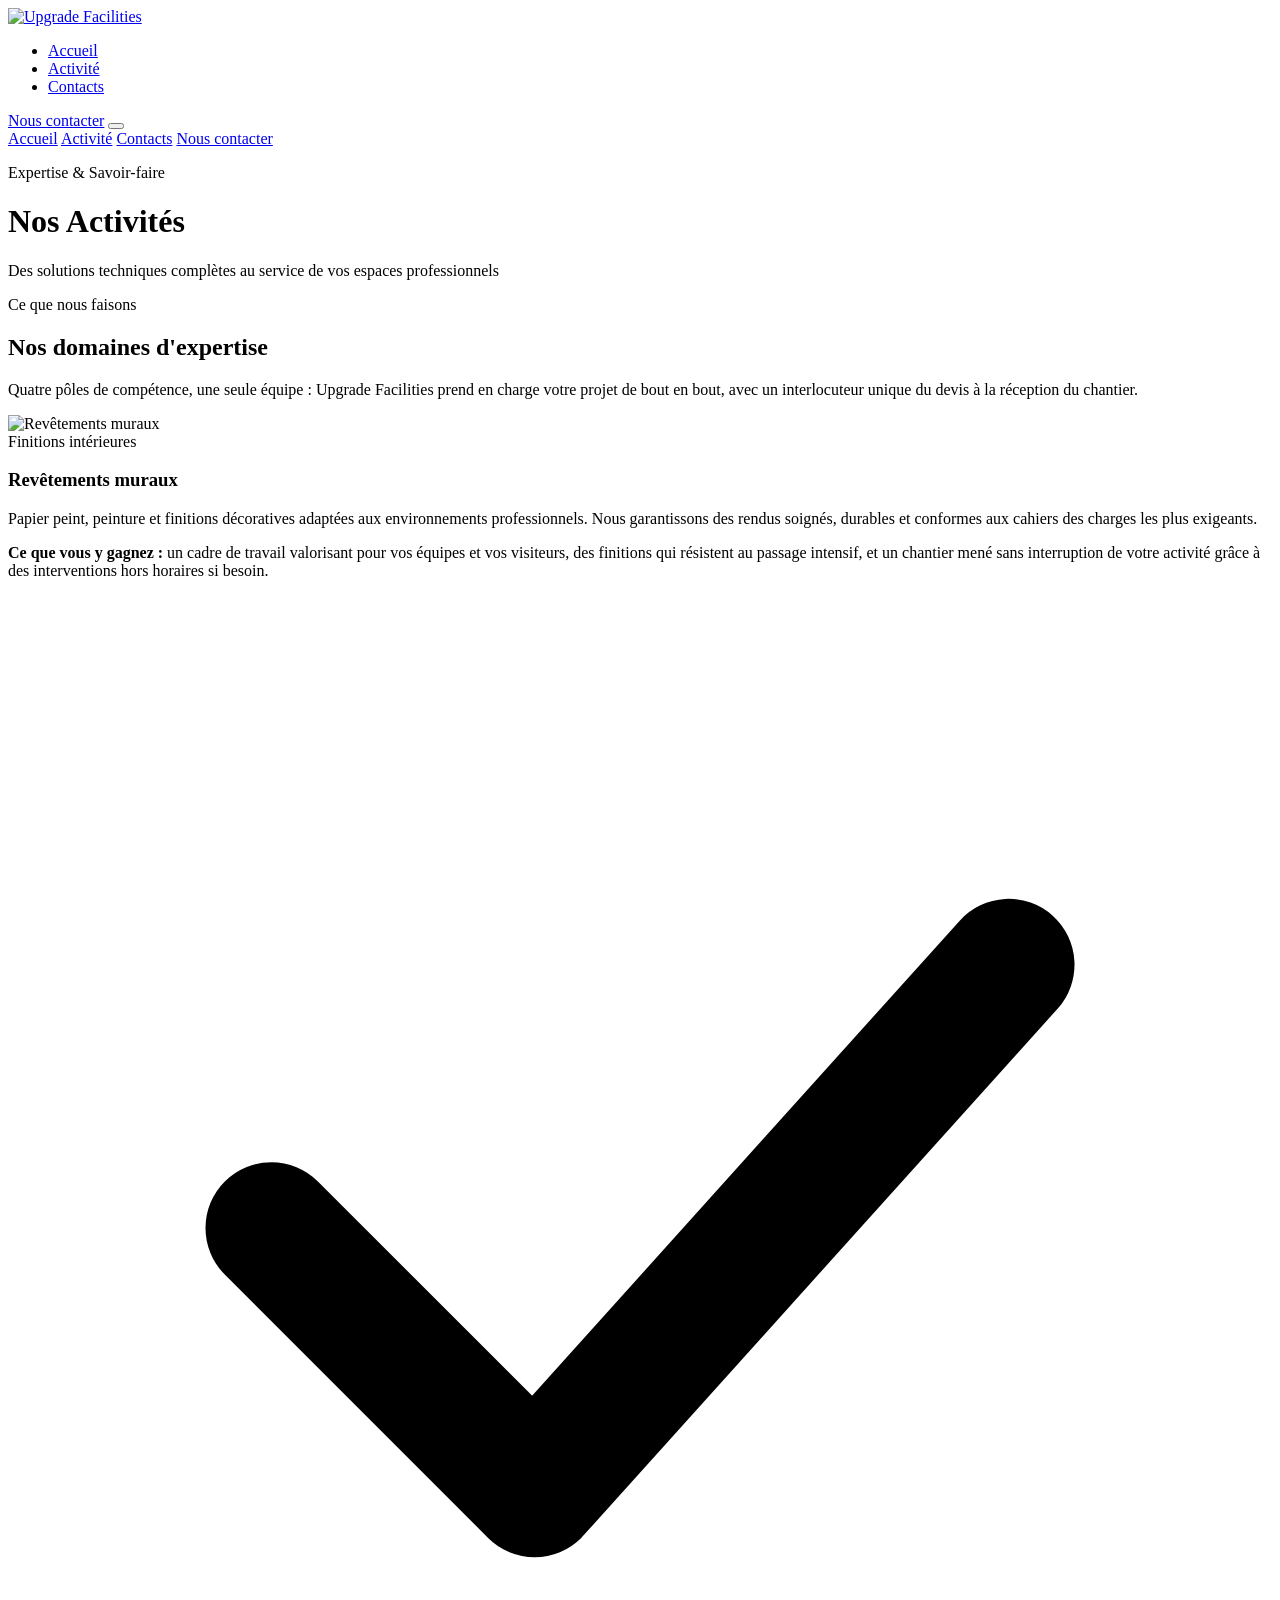
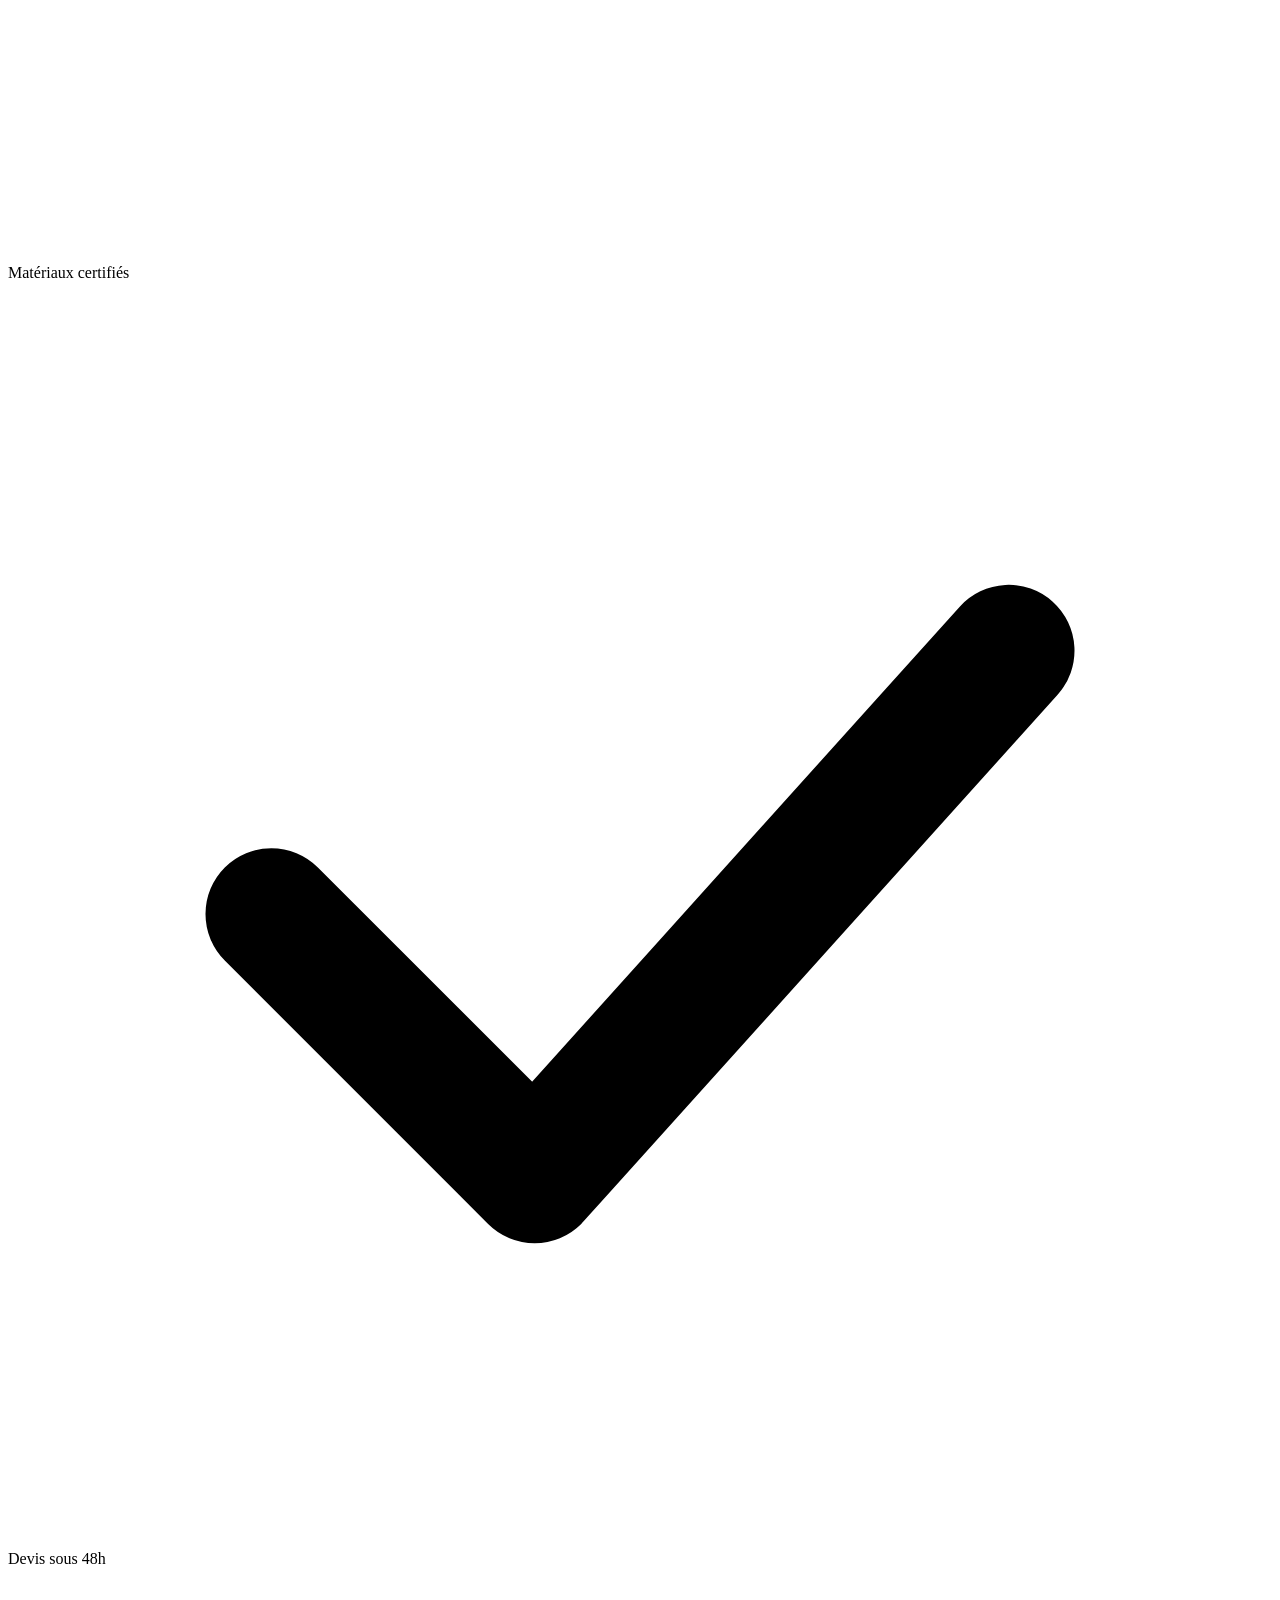
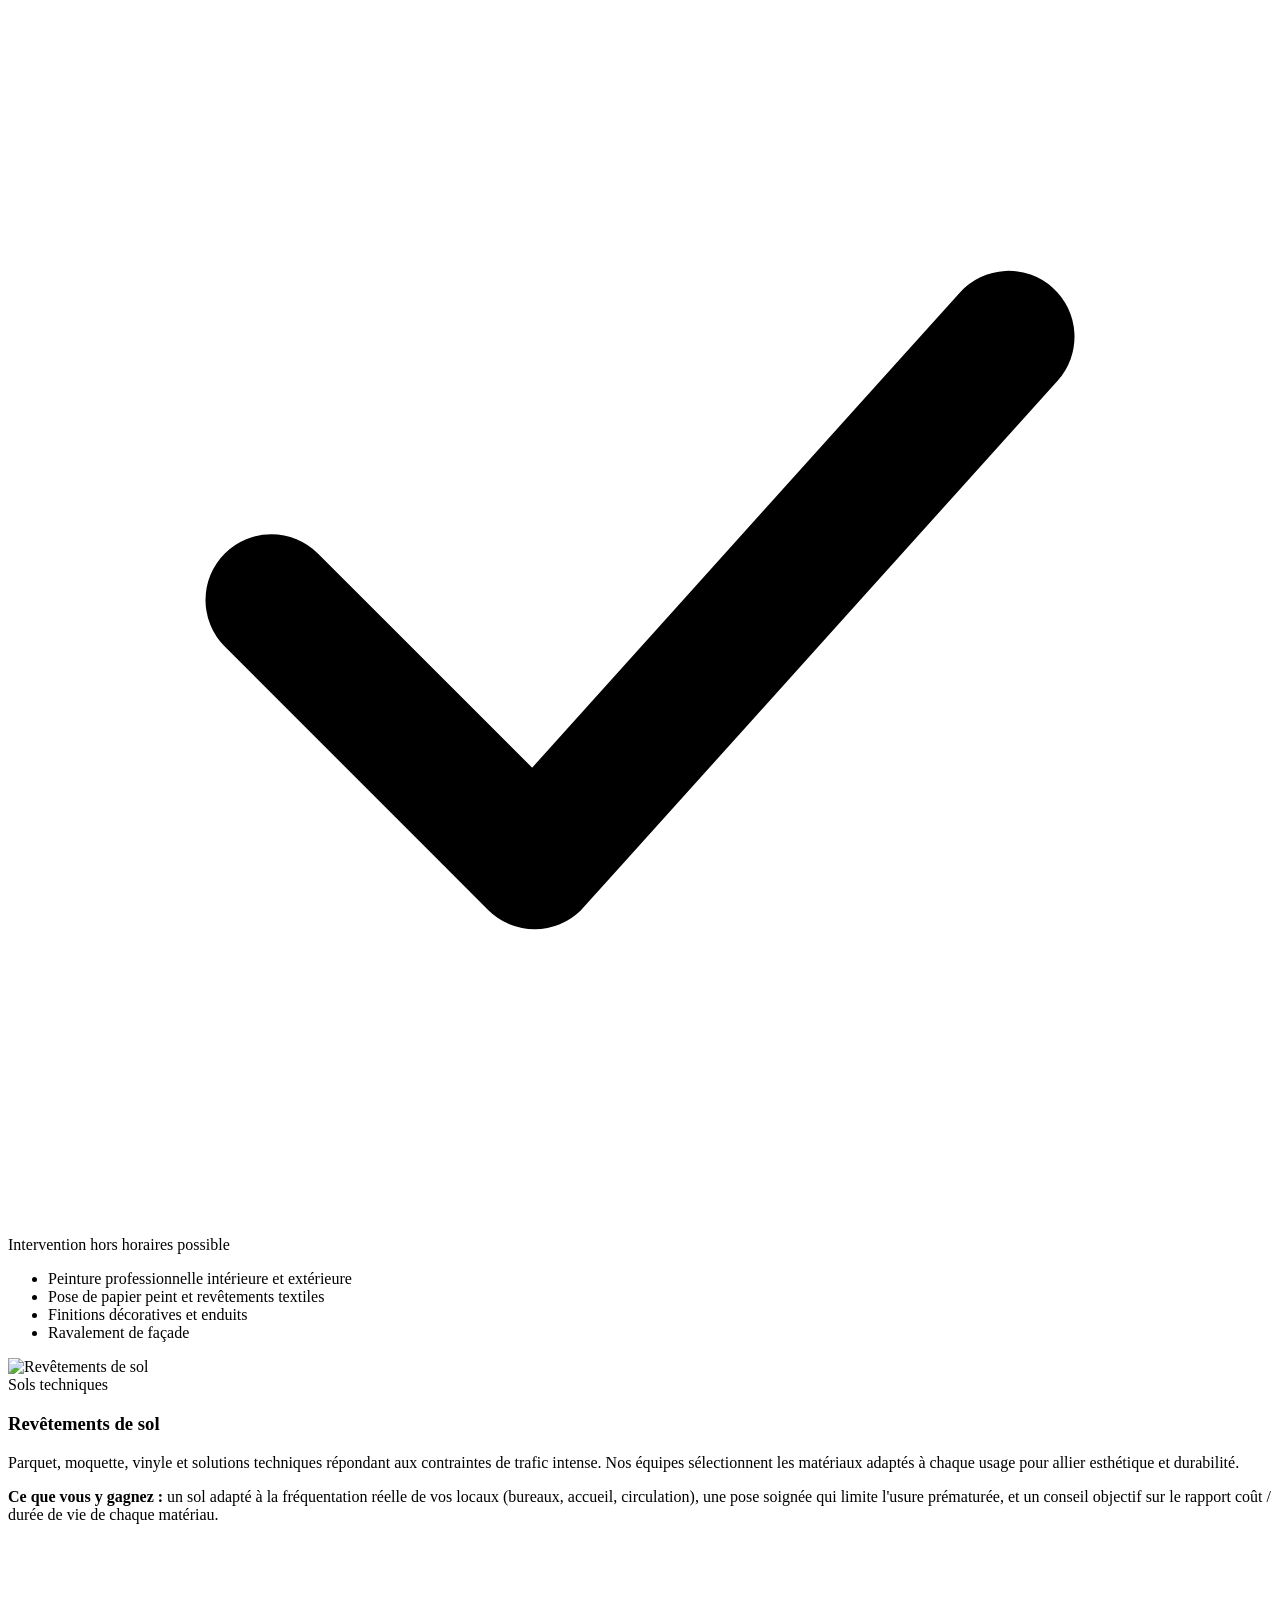
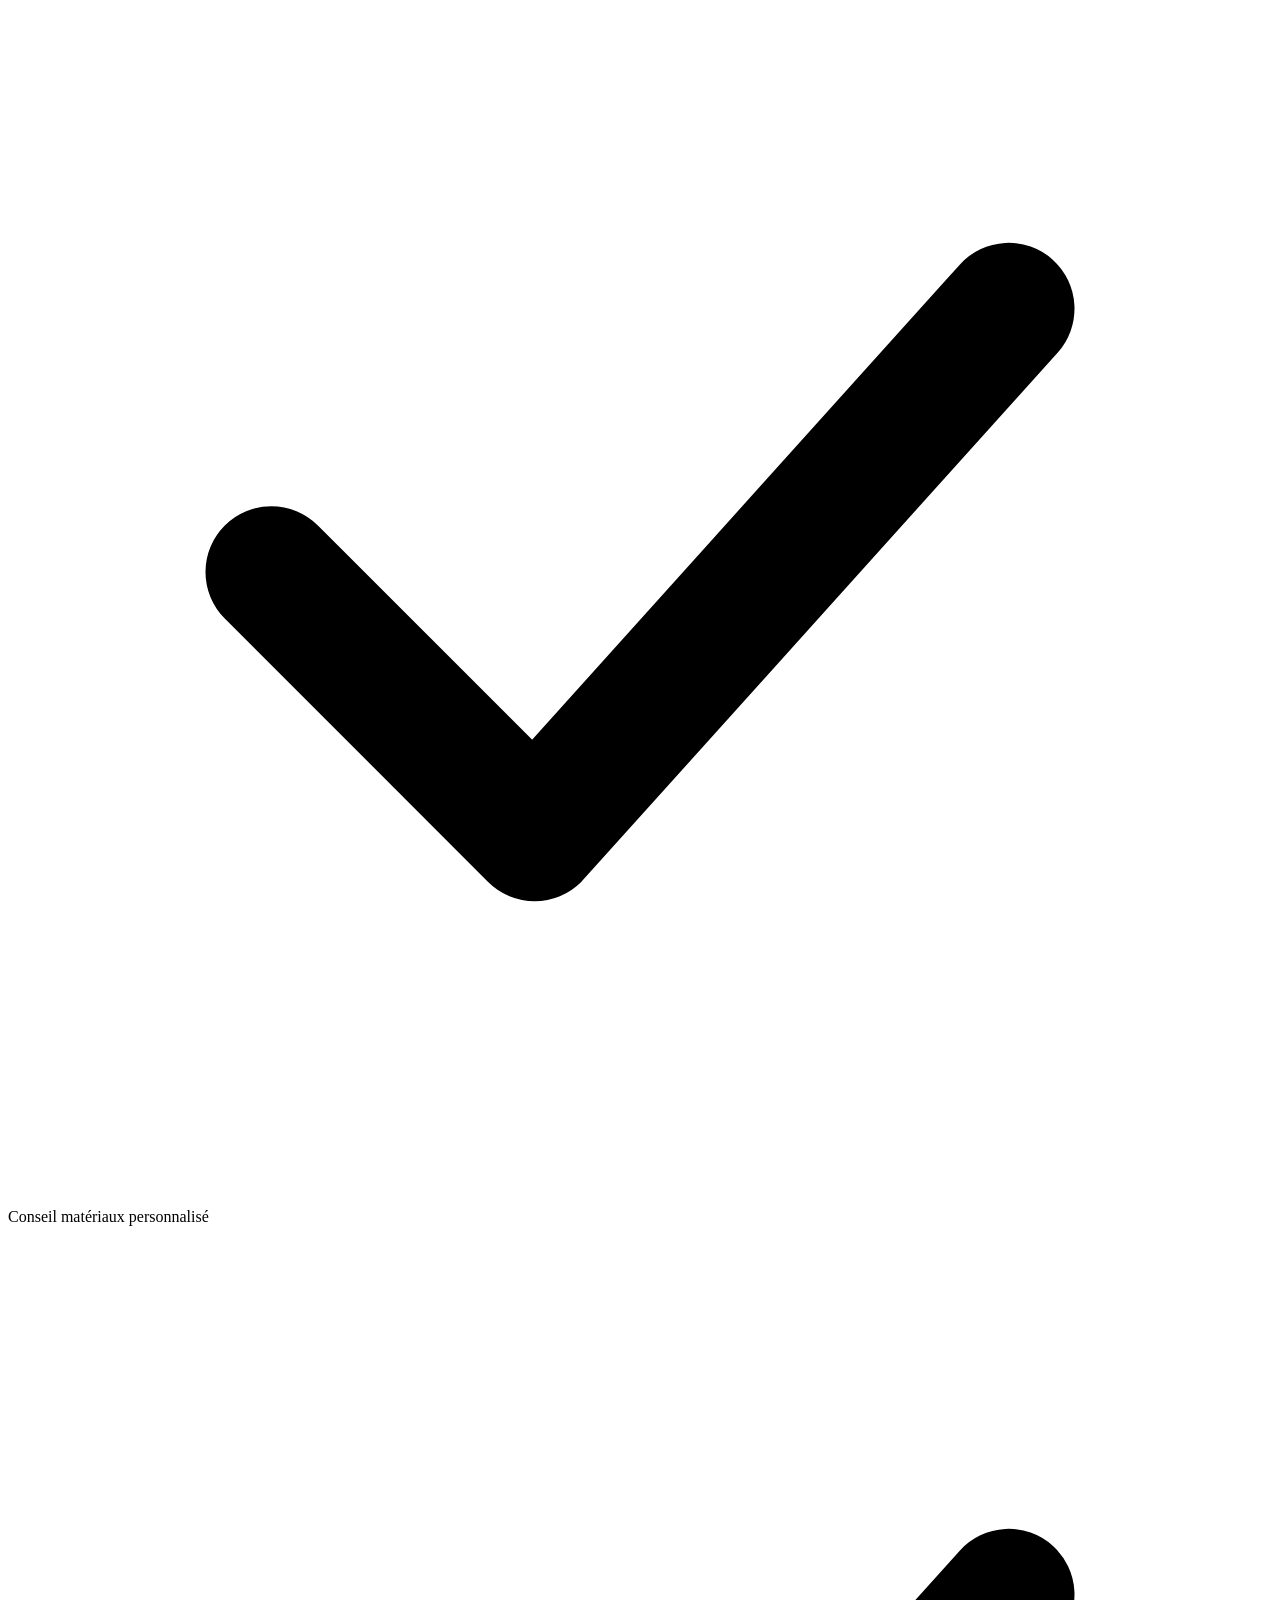
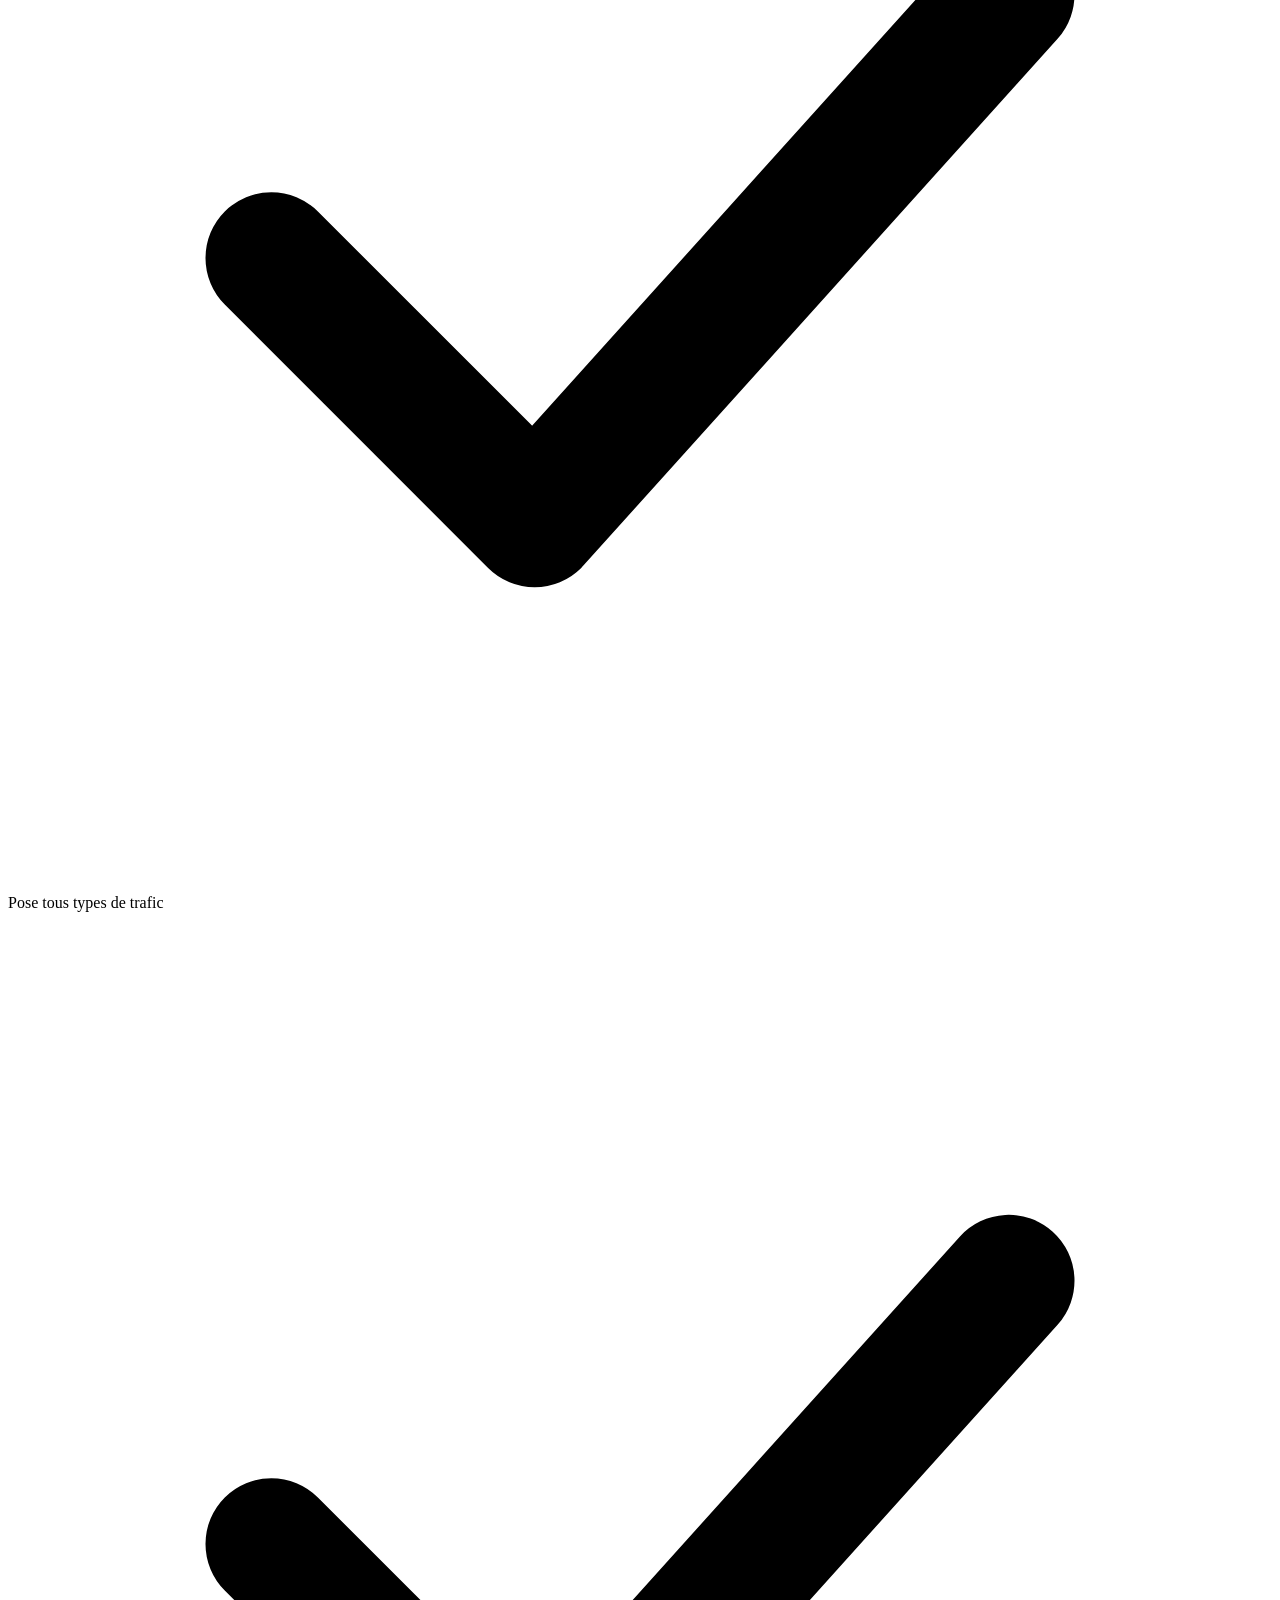
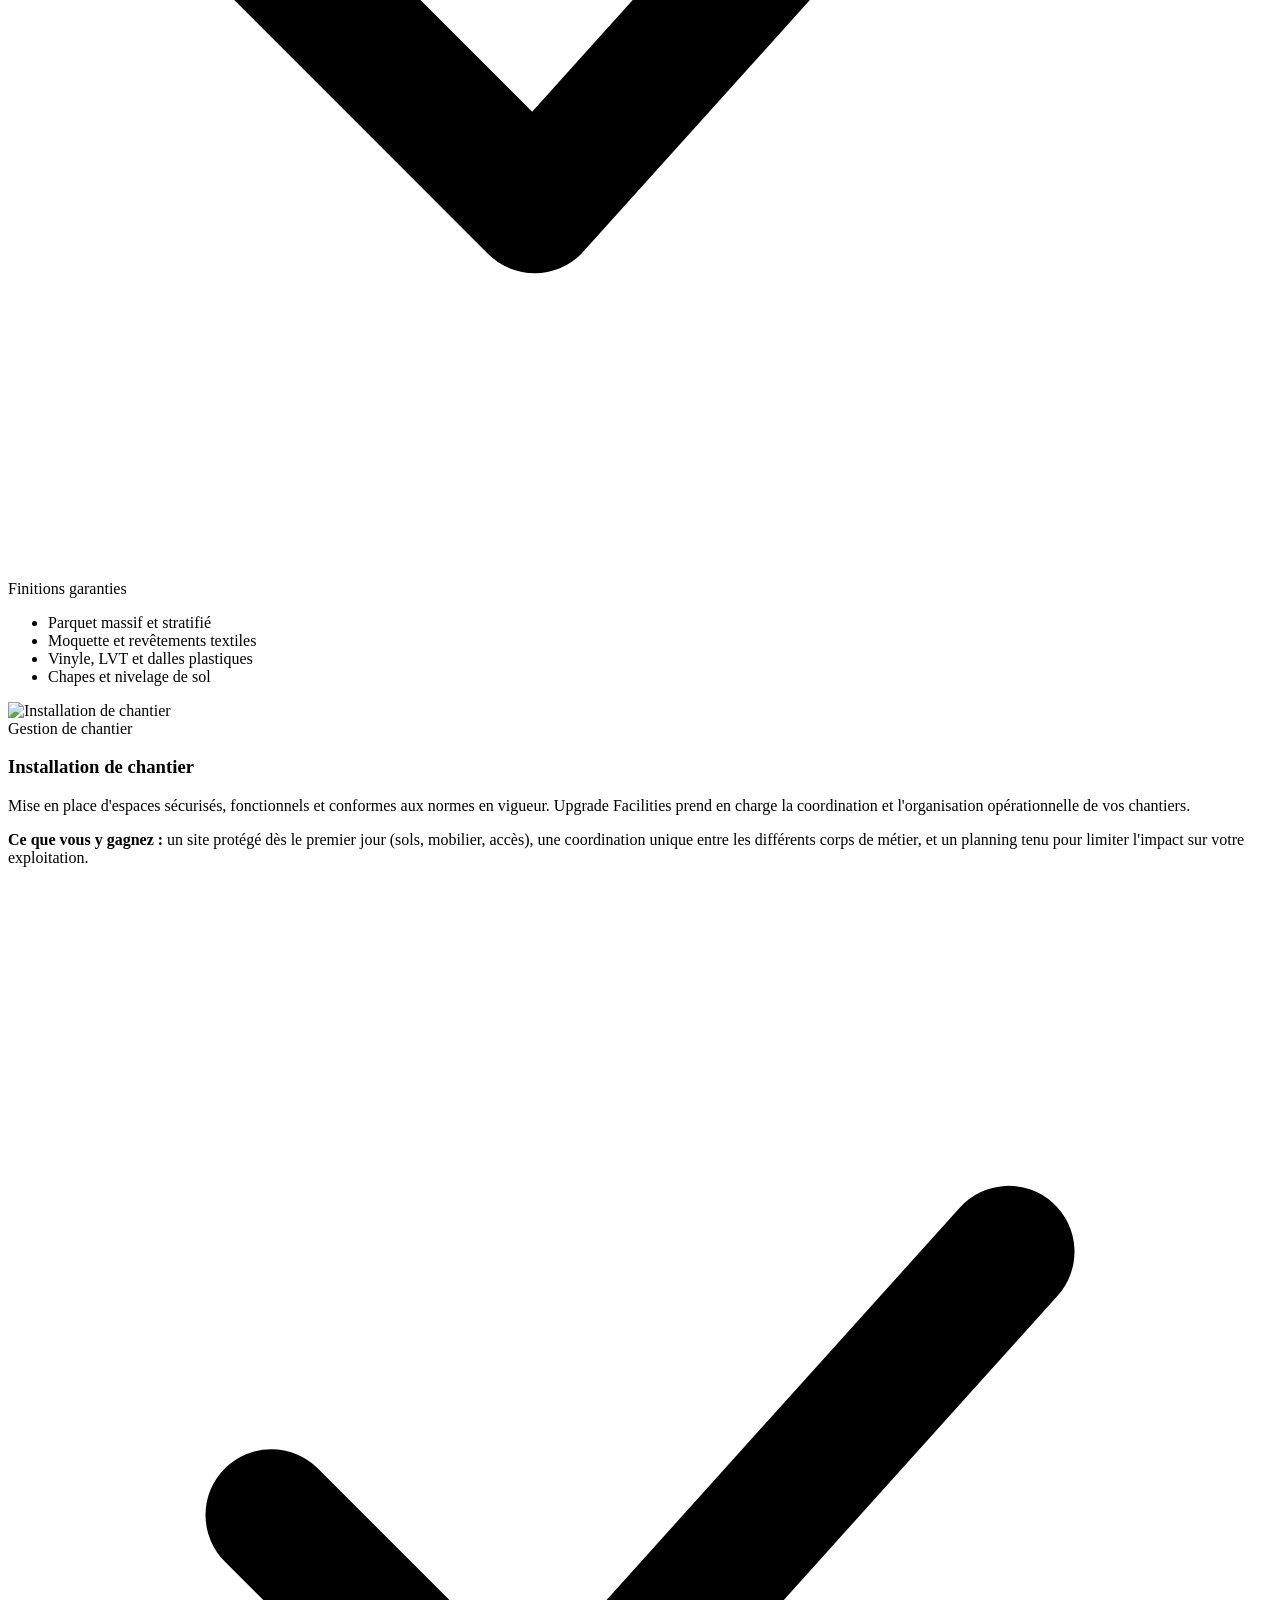
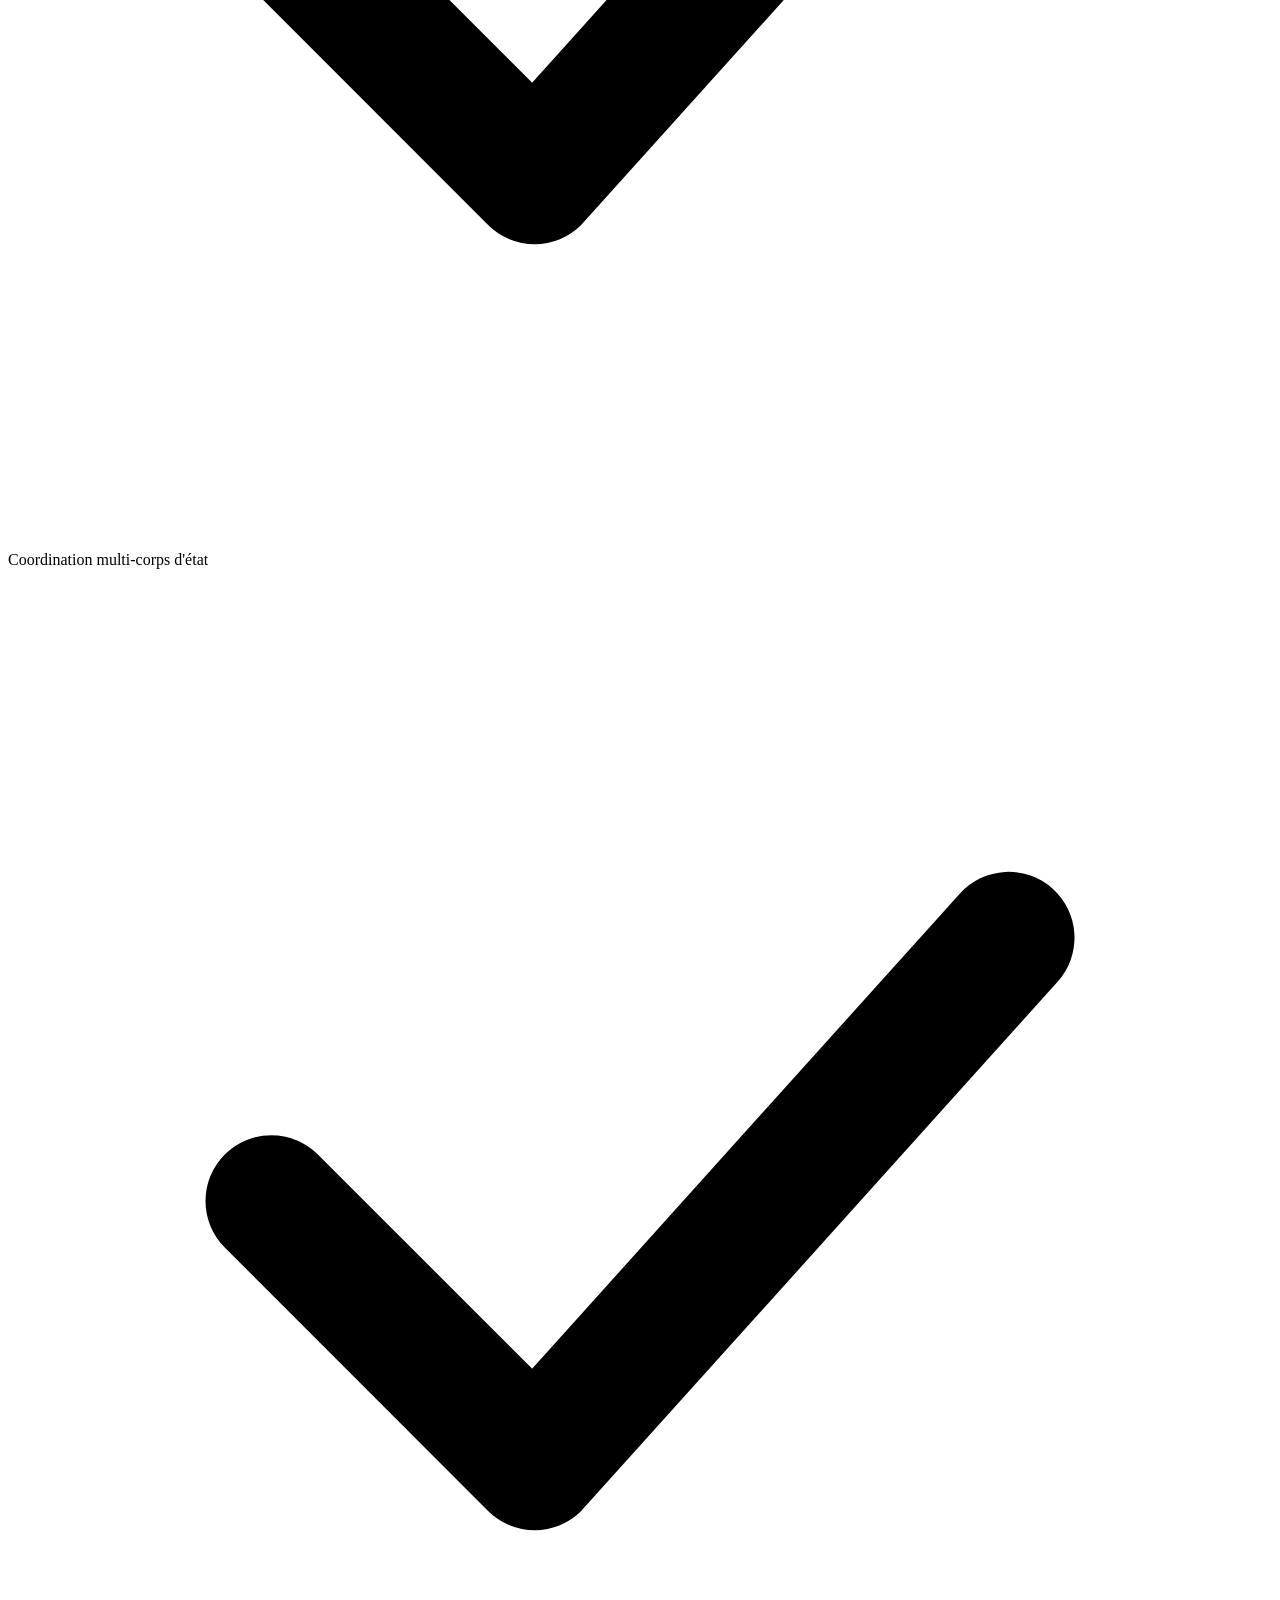
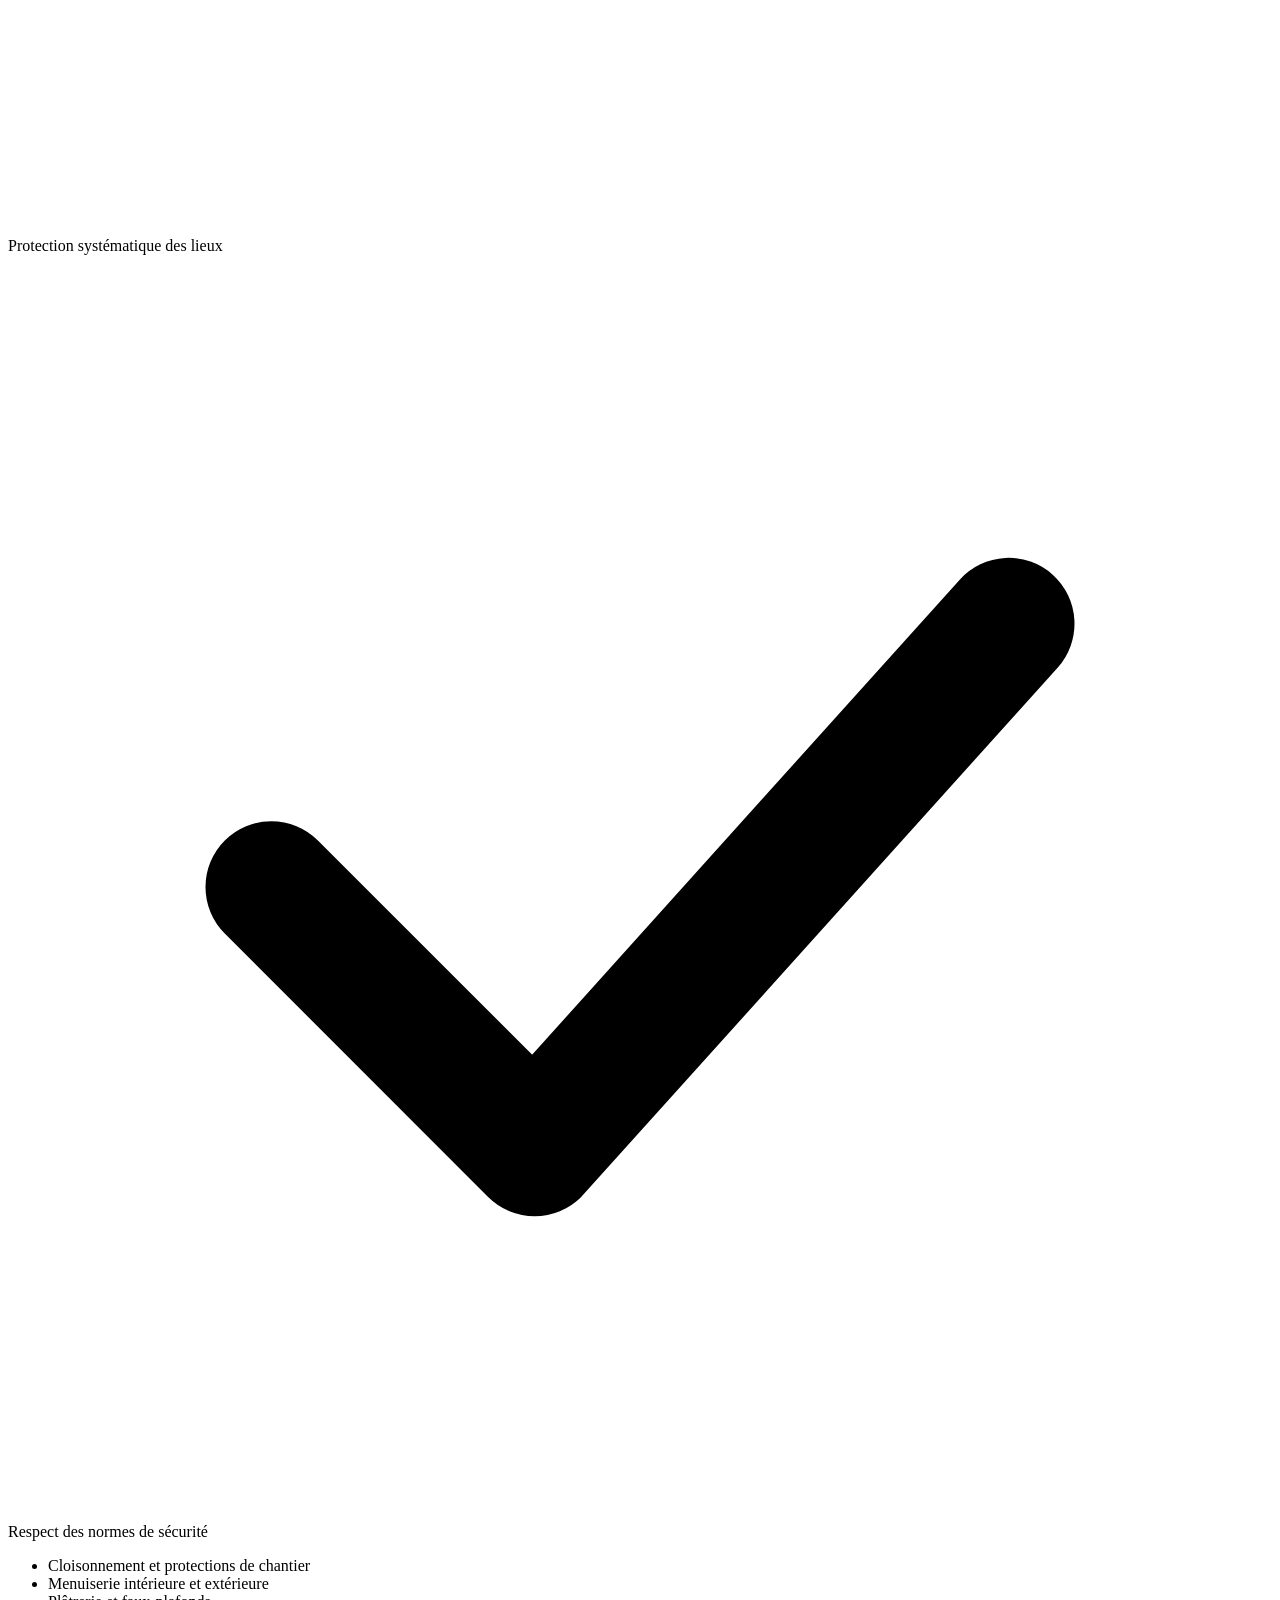
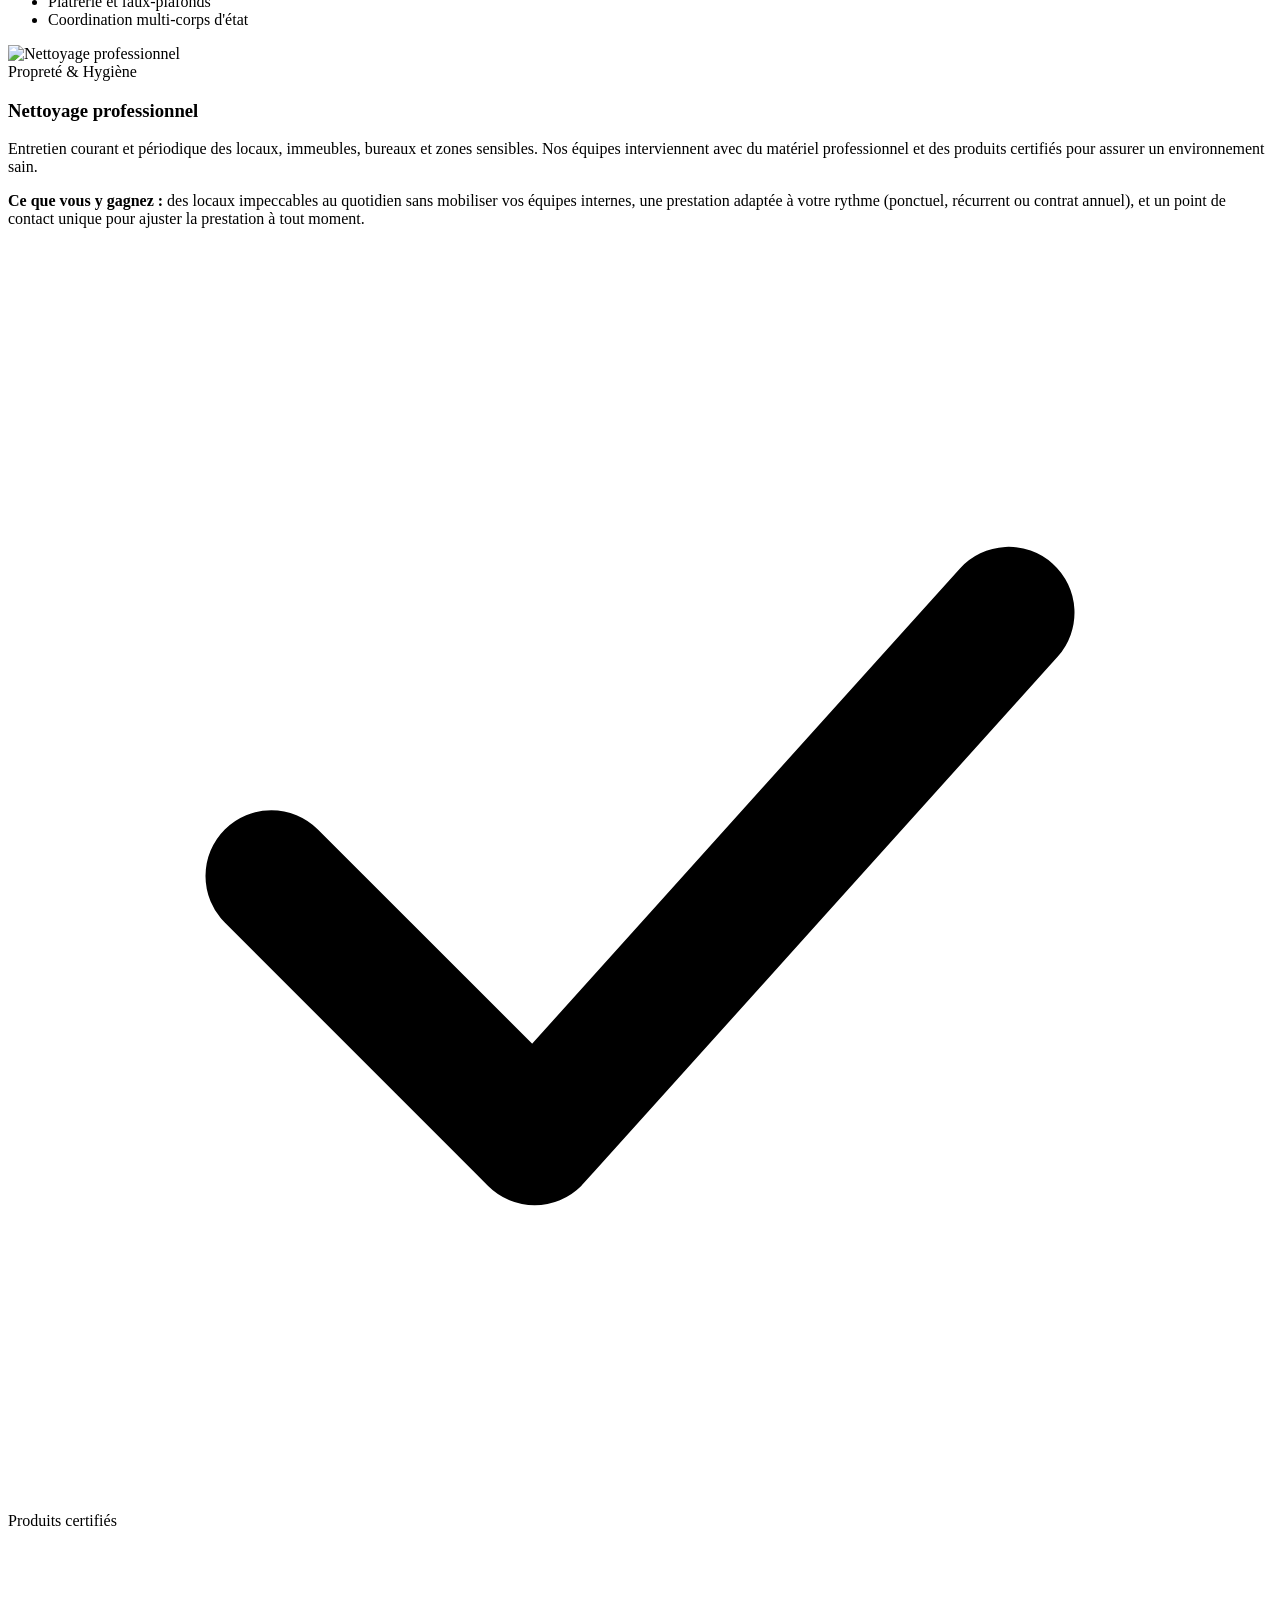
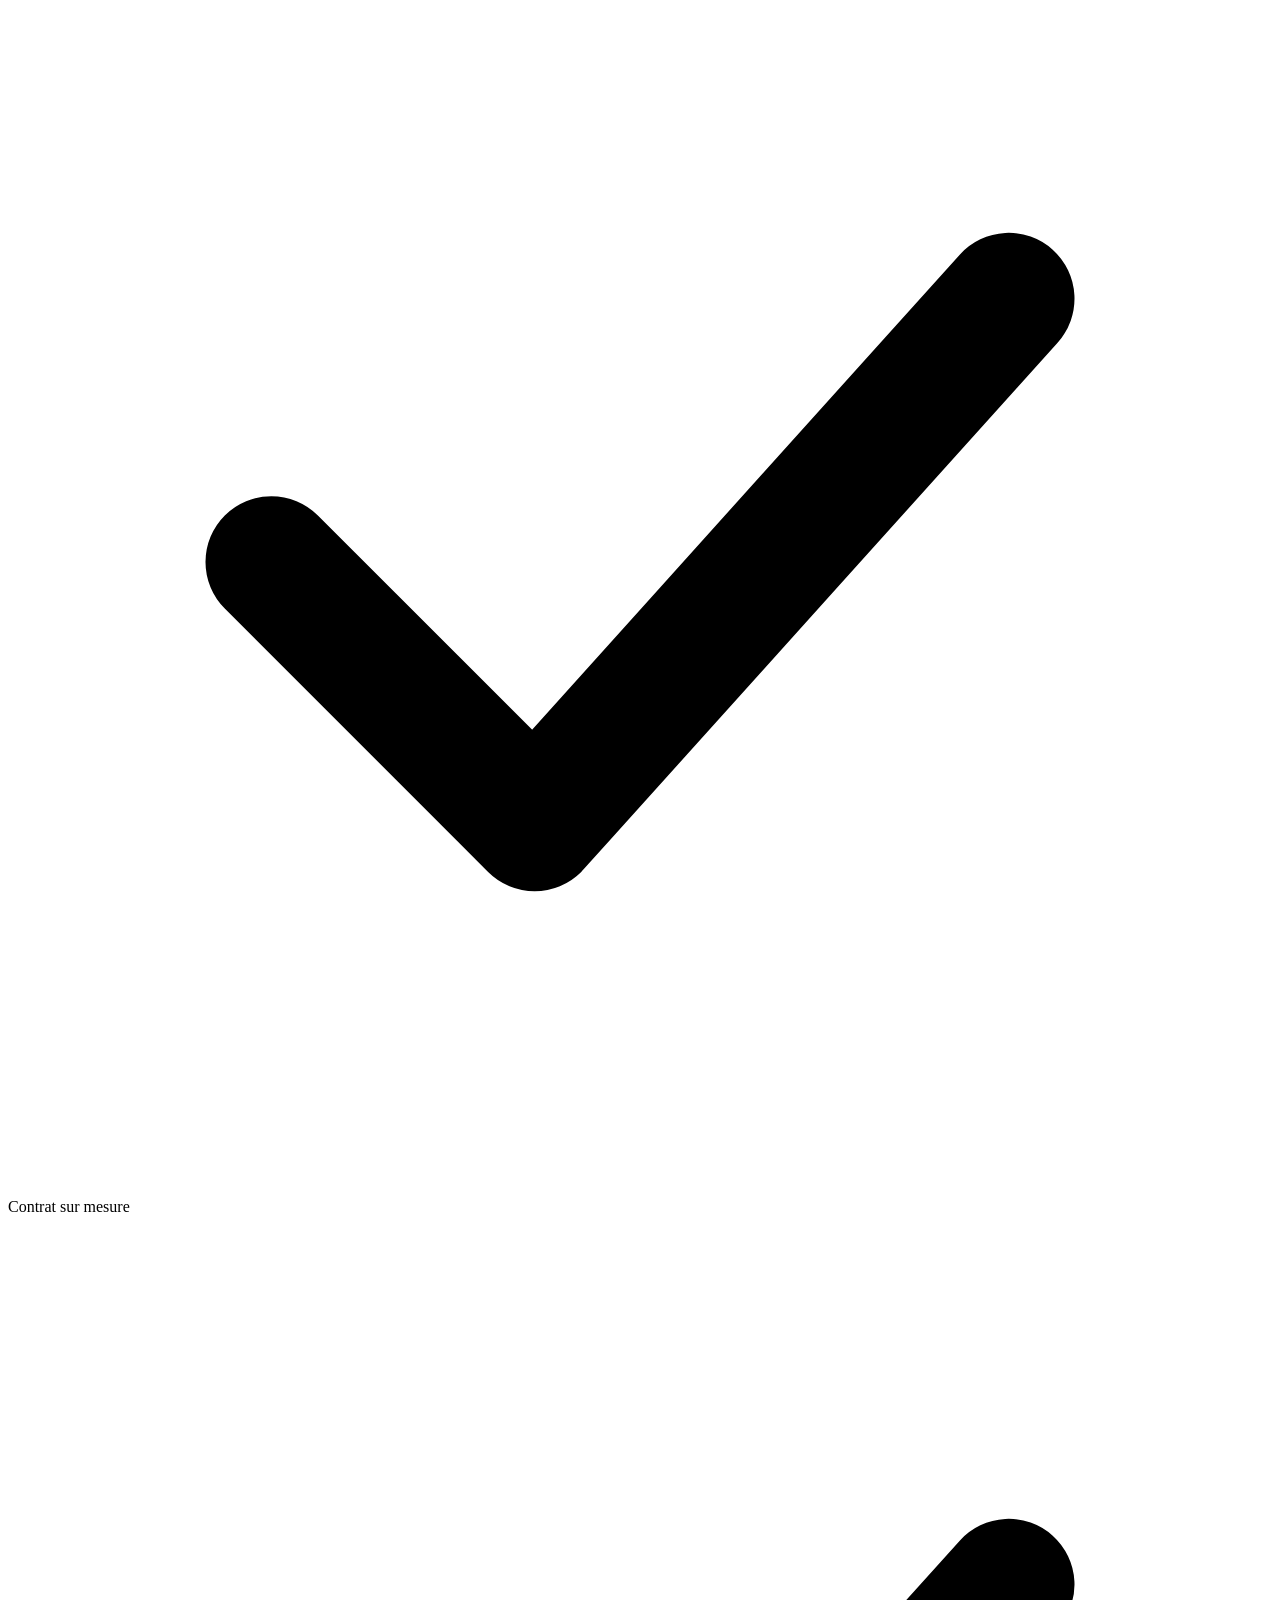
==== commit a06f6b89: "Add files via upload" ====
--- a/activite.html
+++ b/activite.html
@@ -7,7 +7,7 @@
   <link rel="stylesheet" href="style.css" />
   <link rel="preconnect" href="https://fonts.googleapis.com" />
   <link rel="preconnect" href="https://fonts.gstatic.com" crossorigin />
-  <link href="https://fonts.googleapis.com/css2?family=Inter:wght@300;400;500;600;700&family=Syne:wght@600;700;800&display=swap" rel="stylesheet" />
+  <link href="https://fonts.googleapis.com/css2?family=Inter:wght@300;400;500;600;700&family=Sora:wght@600;700;800&display=swap" rel="stylesheet" />
 </head>
 <body>
 
@@ -51,7 +51,7 @@
       <div class="section-header fade-in">
         <p class="eyebrow">Ce que nous faisons</p>
         <h2>Nos domaines d'expertise</h2>
-        <p class="section-sub">Upgrade Facilities intervient sur l'ensemble des corps d'état du bâtiment avec une exigence de qualité constante.</p>
+        <p class="section-sub">Quatre pôles de compétence, une seule équipe : Upgrade Facilities prend en charge votre projet de bout en bout, avec un interlocuteur unique du devis à la réception du chantier.</p>
       </div>
 
       <!-- Activité 1 — Revêtements muraux -->
@@ -63,13 +63,32 @@
           <span class="activity-tag">Finitions intérieures</span>
           <h3>Revêtements muraux</h3>
           <p>Papier peint, peinture et finitions décoratives adaptées aux environnements professionnels. Nous garantissons des rendus soignés, durables et conformes aux cahiers des charges les plus exigeants.</p>
+
+          <div class="activity-value">
+            <p><strong>Ce que vous y gagnez :</strong> un cadre de travail valorisant pour vos équipes et vos visiteurs, des finitions qui résistent au passage intensif, et un chantier mené sans interruption de votre activité grâce à des interventions hors horaires si besoin.</p>
+          </div>
+
+          <div class="activity-benefits">
+            <span class="benefit-badge">
+              <svg viewBox="0 0 24 24" fill="none" xmlns="http://www.w3.org/2000/svg"><path d="M5 12l5 5L19 7" stroke="currentColor" stroke-width="2.5" stroke-linecap="round" stroke-linejoin="round"/></svg>
+              Matériaux certifiés
+            </span>
+            <span class="benefit-badge">
+              <svg viewBox="0 0 24 24" fill="none" xmlns="http://www.w3.org/2000/svg"><path d="M5 12l5 5L19 7" stroke="currentColor" stroke-width="2.5" stroke-linecap="round" stroke-linejoin="round"/></svg>
+              Devis sous 48h
+            </span>
+            <span class="benefit-badge">
+              <svg viewBox="0 0 24 24" fill="none" xmlns="http://www.w3.org/2000/svg"><path d="M5 12l5 5L19 7" stroke="currentColor" stroke-width="2.5" stroke-linecap="round" stroke-linejoin="round"/></svg>
+              Intervention hors horaires possible
+            </span>
+          </div>
+
           <ul class="activity-list">
             <li>Peinture professionnelle intérieure et extérieure</li>
             <li>Pose de papier peint et revêtements textiles</li>
             <li>Finitions décoratives et enduits</li>
             <li>Ravalement de façade</li>
           </ul>
-          <a href="contact.html" class="btn-outline-sm">Demander un devis</a>
         </div>
       </div>
 
@@ -82,13 +101,32 @@
           <span class="activity-tag">Sols techniques</span>
           <h3>Revêtements de sol</h3>
           <p>Parquet, moquette, vinyle et solutions techniques répondant aux contraintes de trafic intense. Nos équipes sélectionnent les matériaux adaptés à chaque usage pour allier esthétique et durabilité.</p>
+
+          <div class="activity-value">
+            <p><strong>Ce que vous y gagnez :</strong> un sol adapté à la fréquentation réelle de vos locaux (bureaux, accueil, circulation), une pose soignée qui limite l'usure prématurée, et un conseil objectif sur le rapport coût / durée de vie de chaque matériau.</p>
+          </div>
+
+          <div class="activity-benefits">
+            <span class="benefit-badge">
+              <svg viewBox="0 0 24 24" fill="none" xmlns="http://www.w3.org/2000/svg"><path d="M5 12l5 5L19 7" stroke="currentColor" stroke-width="2.5" stroke-linecap="round" stroke-linejoin="round"/></svg>
+              Conseil matériaux personnalisé
+            </span>
+            <span class="benefit-badge">
+              <svg viewBox="0 0 24 24" fill="none" xmlns="http://www.w3.org/2000/svg"><path d="M5 12l5 5L19 7" stroke="currentColor" stroke-width="2.5" stroke-linecap="round" stroke-linejoin="round"/></svg>
+              Pose tous types de trafic
+            </span>
+            <span class="benefit-badge">
+              <svg viewBox="0 0 24 24" fill="none" xmlns="http://www.w3.org/2000/svg"><path d="M5 12l5 5L19 7" stroke="currentColor" stroke-width="2.5" stroke-linecap="round" stroke-linejoin="round"/></svg>
+              Finitions garanties
+            </span>
+          </div>
+
           <ul class="activity-list">
             <li>Parquet massif et stratifié</li>
             <li>Moquette et revêtements textiles</li>
             <li>Vinyle, LVT et dalles plastiques</li>
             <li>Chapes et nivelage de sol</li>
           </ul>
-          <a href="contact.html" class="btn-outline-sm">Demander un devis</a>
         </div>
       </div>
 
@@ -101,13 +139,32 @@
           <span class="activity-tag">Gestion de chantier</span>
           <h3>Installation de chantier</h3>
           <p>Mise en place d'espaces sécurisés, fonctionnels et conformes aux normes en vigueur. Upgrade Facilities prend en charge la coordination et l'organisation opérationnelle de vos chantiers.</p>
+
+          <div class="activity-value">
+            <p><strong>Ce que vous y gagnez :</strong> un site protégé dès le premier jour (sols, mobilier, accès), une coordination unique entre les différents corps de métier, et un planning tenu pour limiter l'impact sur votre exploitation.</p>
+          </div>
+
+          <div class="activity-benefits">
+            <span class="benefit-badge">
+              <svg viewBox="0 0 24 24" fill="none" xmlns="http://www.w3.org/2000/svg"><path d="M5 12l5 5L19 7" stroke="currentColor" stroke-width="2.5" stroke-linecap="round" stroke-linejoin="round"/></svg>
+              Coordination multi-corps d'état
+            </span>
+            <span class="benefit-badge">
+              <svg viewBox="0 0 24 24" fill="none" xmlns="http://www.w3.org/2000/svg"><path d="M5 12l5 5L19 7" stroke="currentColor" stroke-width="2.5" stroke-linecap="round" stroke-linejoin="round"/></svg>
+              Protection systématique des lieux
+            </span>
+            <span class="benefit-badge">
+              <svg viewBox="0 0 24 24" fill="none" xmlns="http://www.w3.org/2000/svg"><path d="M5 12l5 5L19 7" stroke="currentColor" stroke-width="2.5" stroke-linecap="round" stroke-linejoin="round"/></svg>
+              Respect des normes de sécurité
+            </span>
+          </div>
+
           <ul class="activity-list">
             <li>Cloisonnement et protections de chantier</li>
             <li>Menuiserie intérieure et extérieure</li>
             <li>Plâtrerie et faux-plafonds</li>
             <li>Coordination multi-corps d'état</li>
           </ul>
-          <a href="contact.html" class="btn-outline-sm">Demander un devis</a>
         </div>
       </div>
 
@@ -120,13 +177,32 @@
           <span class="activity-tag">Propreté &amp; Hygiène</span>
           <h3>Nettoyage professionnel</h3>
           <p>Entretien courant et périodique des locaux, immeubles, bureaux et zones sensibles. Nos équipes interviennent avec du matériel professionnel et des produits certifiés pour assurer un environnement sain.</p>
+
+          <div class="activity-value">
+            <p><strong>Ce que vous y gagnez :</strong> des locaux impeccables au quotidien sans mobiliser vos équipes internes, une prestation adaptée à votre rythme (ponctuel, récurrent ou contrat annuel), et un point de contact unique pour ajuster la prestation à tout moment.</p>
+          </div>
+
+          <div class="activity-benefits">
+            <span class="benefit-badge">
+              <svg viewBox="0 0 24 24" fill="none" xmlns="http://www.w3.org/2000/svg"><path d="M5 12l5 5L19 7" stroke="currentColor" stroke-width="2.5" stroke-linecap="round" stroke-linejoin="round"/></svg>
+              Produits certifiés
+            </span>
+            <span class="benefit-badge">
+              <svg viewBox="0 0 24 24" fill="none" xmlns="http://www.w3.org/2000/svg"><path d="M5 12l5 5L19 7" stroke="currentColor" stroke-width="2.5" stroke-linecap="round" stroke-linejoin="round"/></svg>
+              Contrat sur mesure
+            </span>
+            <span class="benefit-badge">
+              <svg viewBox="0 0 24 24" fill="none" xmlns="http://www.w3.org/2000/svg"><path d="M5 12l5 5L19 7" stroke="currentColor" stroke-width="2.5" stroke-linecap="round" stroke-linejoin="round"/></svg>
+              Interlocuteur dédié
+            </span>
+          </div>
+
           <ul class="activity-list">
             <li>Nettoyage courant de bureaux et locaux</li>
             <li>Entretien des parties communes d'immeubles</li>
             <li>Remise en état après travaux</li>
             <li>Prestations périodiques et sur appel</li>
           </ul>
-          <a href="contact.html" class="btn-outline-sm">Demander un devis</a>
         </div>
       </div>
     </div>
@@ -190,8 +266,8 @@
   <section class="cta-band fade-in">
     <div class="container">
       <h2>Un projet ? Parlons-en.</h2>
-      <p>Notre équipe étudie votre besoin et vous propose une solution adaptée sous 48 h.</p>
-      <a href="contact.html" class="btn-primary">Nous contacter</a>
+      <p>Décrivez-nous votre besoin une seule fois — notre équipe revient vers vous avec une proposition adaptée sous 48 h.</p>
+      <a href="contact.html" class="btn-primary">Demander un devis</a>
     </div>
   </section>
 
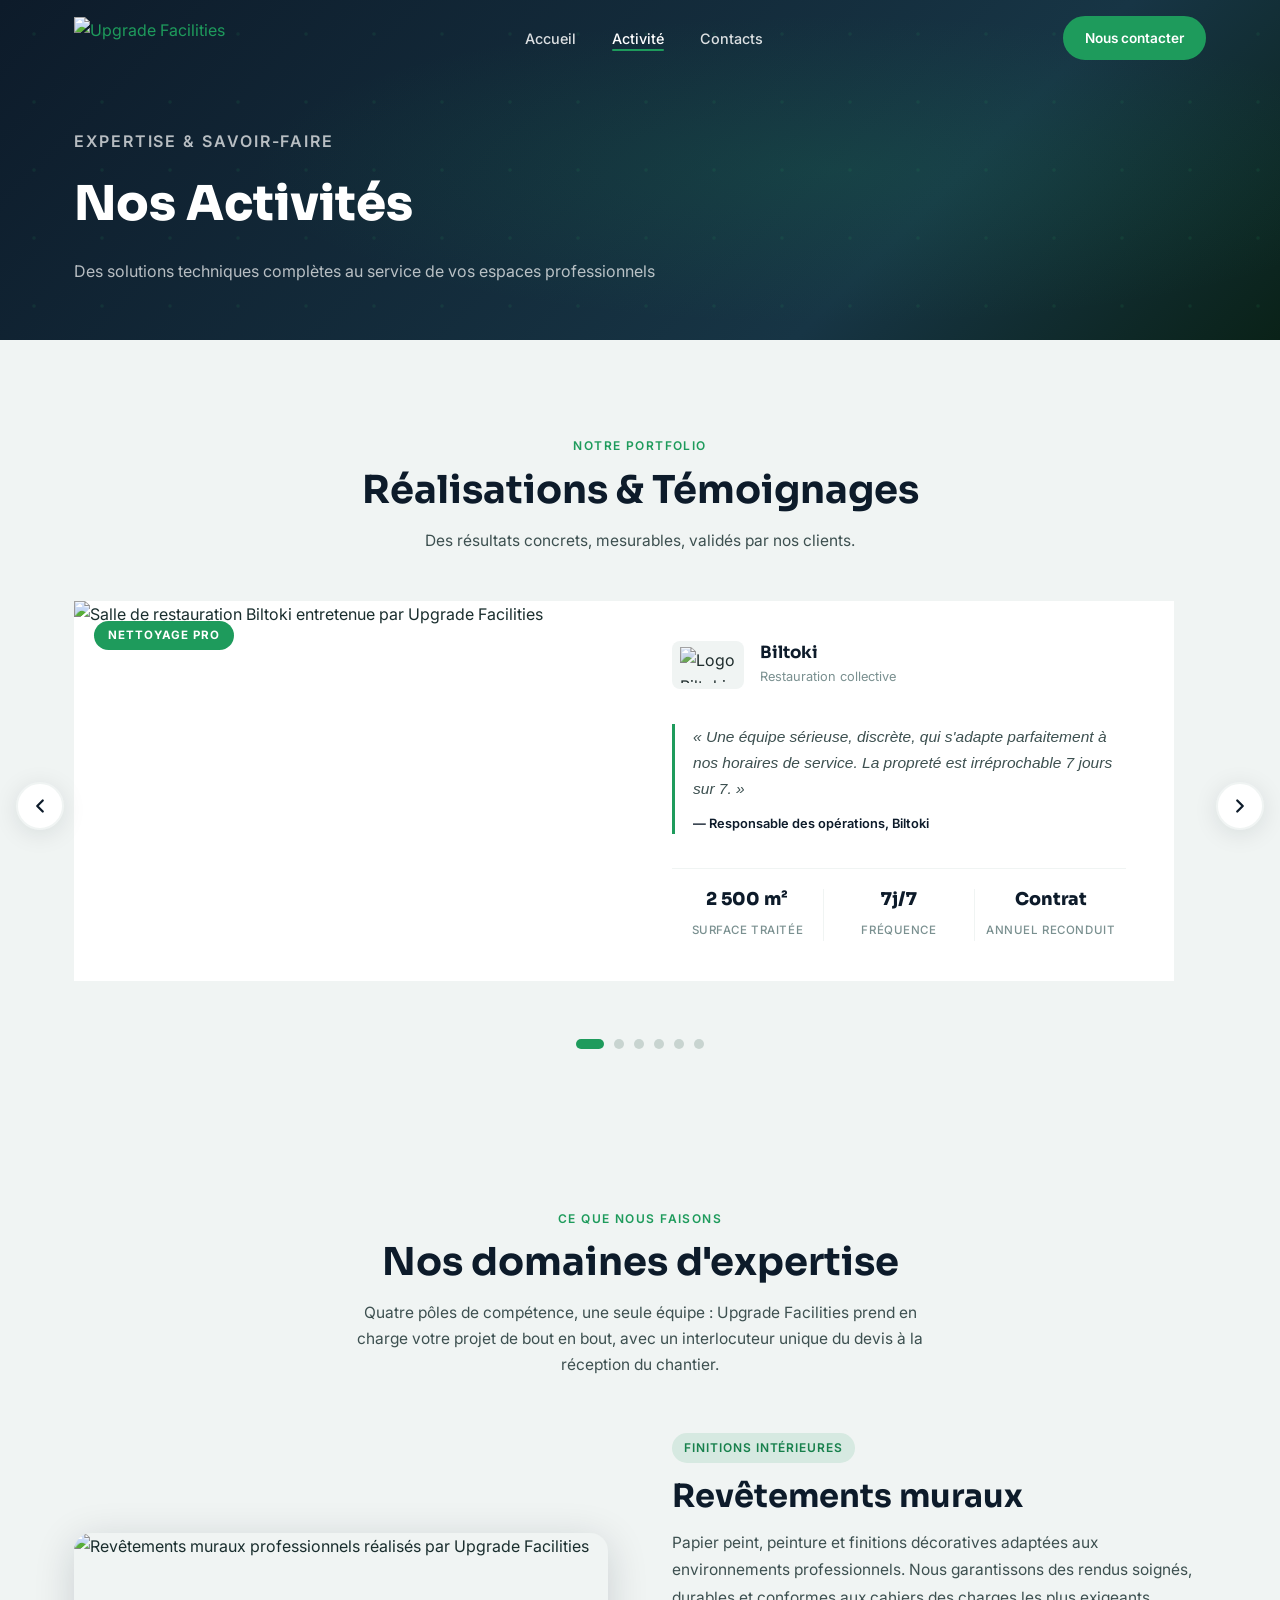
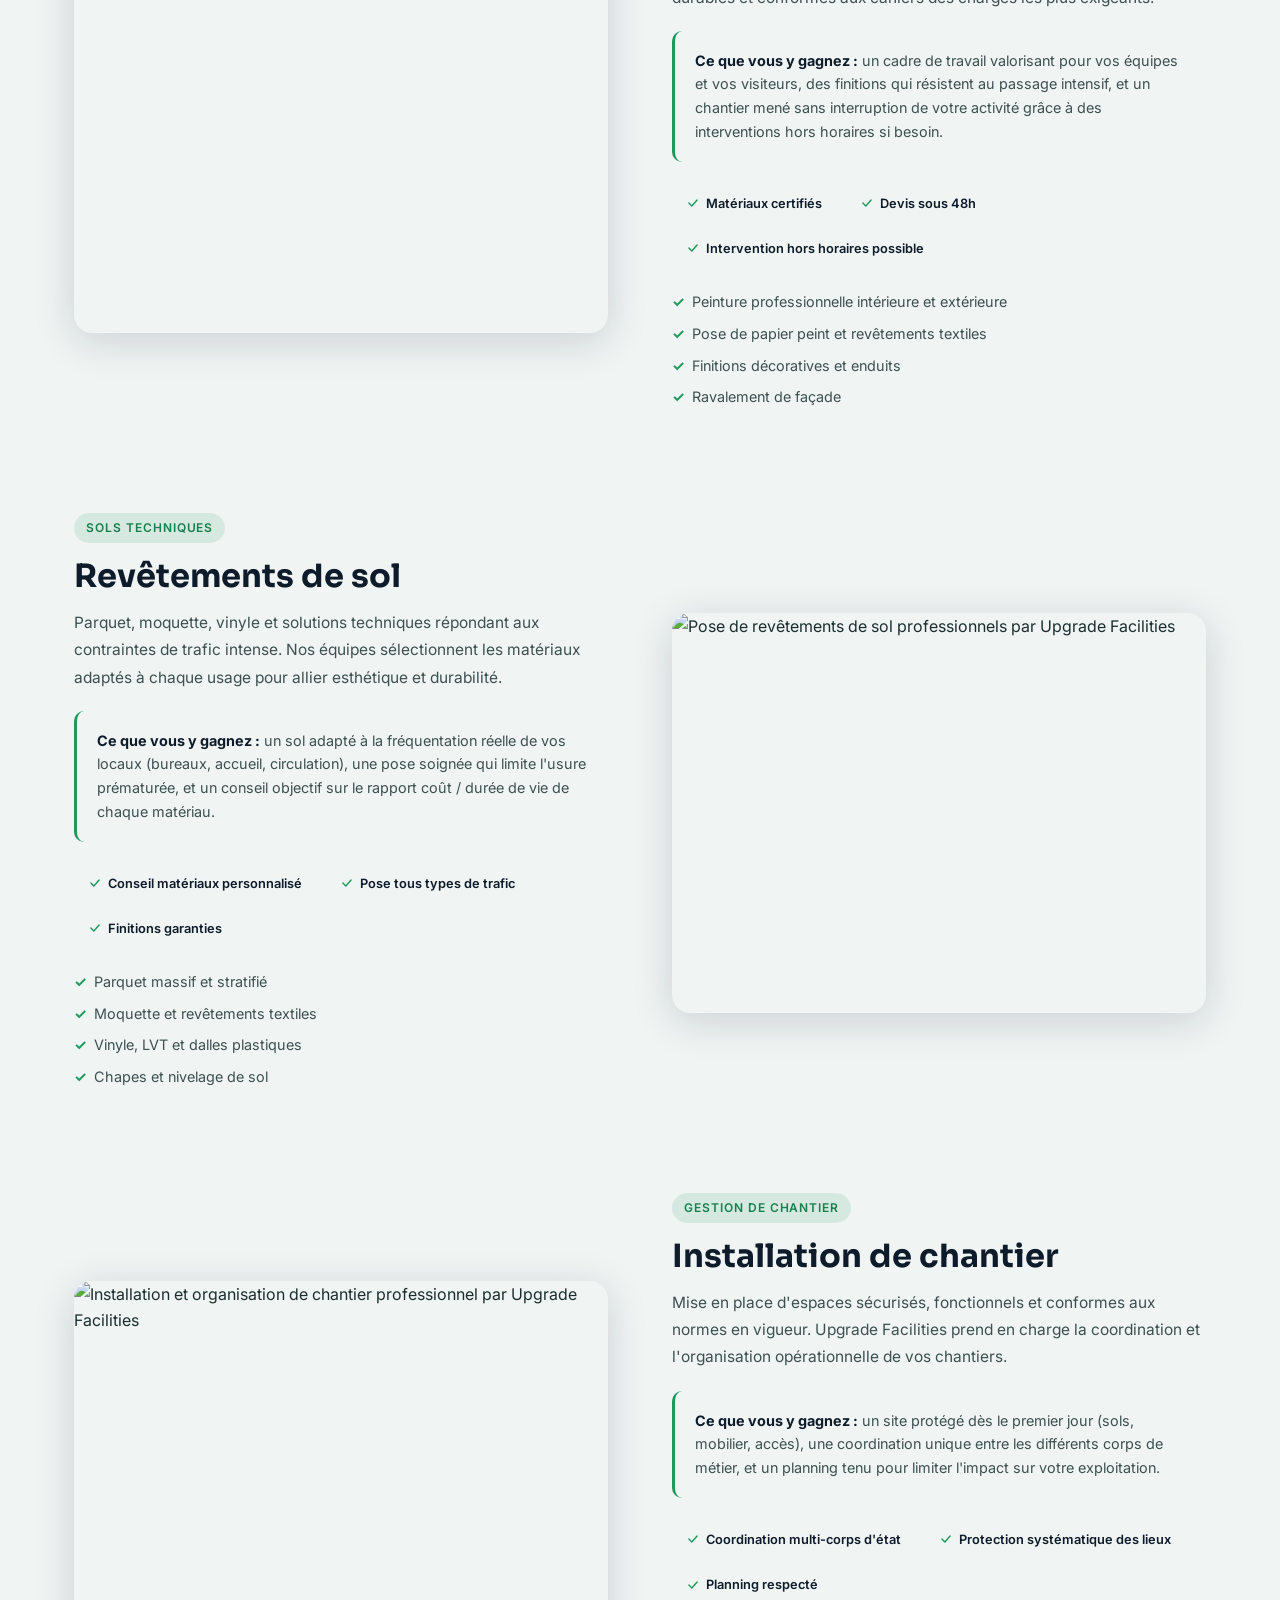
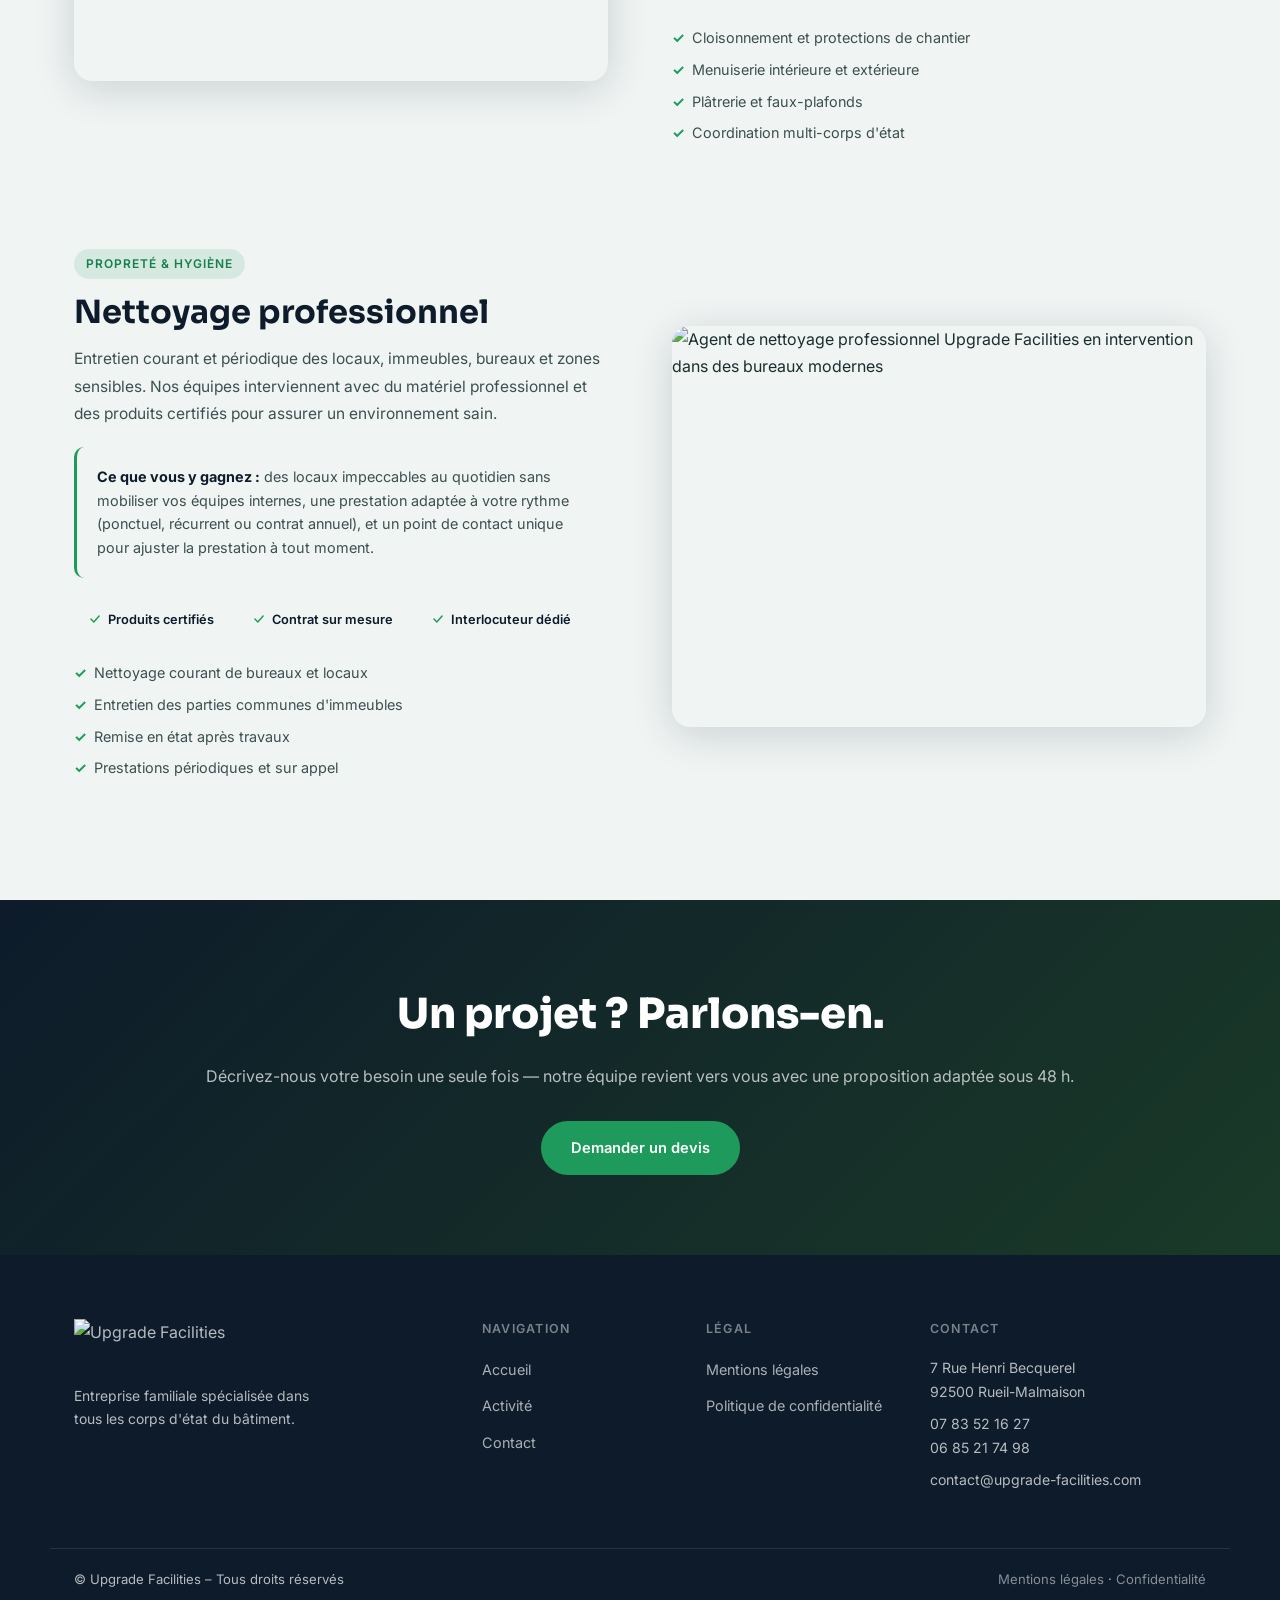
==== commit e83eb498: "Add files via upload" ====
--- a/activite.html
+++ b/activite.html
@@ -15,7 +15,7 @@
   <nav id="navbar">
     <div class="nav-inner">
       <a href="index.html" class="nav-logo">
-        <img src="uf.png" alt="Upgrade Facilities" />
+        <img src="img/uf.png" alt="Upgrade Facilities" />
       </a>
       <ul class="nav-links">
         <li><a href="index.html">Accueil</a></li>
@@ -45,6 +45,204 @@
     </div>
   </header>
 
+  <!-- ══ CARROUSEL RÉALISATIONS & AVIS ══ (EN PREMIER) -->
+  <section class="realisations-section" id="realisations" aria-label="Nos réalisations clients">
+    <div class="container">
+      <div class="section-header fade-in">
+        <p class="eyebrow">Notre portfolio</p>
+        <h2>Réalisations &amp; Témoignages</h2>
+        <p class="section-sub">Des résultats concrets, mesurables, validés par nos clients.</p>
+      </div>
+    </div>
+
+    <!-- Slider -->
+    <div class="realisation-slider-outer fade-in">
+      <div class="realisation-viewport">
+        <div class="realisation-track" id="realisationTrack">
+
+          <!-- SLIDE 1 — Biltoki -->
+          <article class="realisation-card">
+            <figure class="realisation-img">
+              <img src="img/biltoki_service.jpg" alt="Salle de restauration Biltoki entretenue par Upgrade Facilities" loading="lazy" />
+              <span class="realisation-badge realisation-badge--clean">Nettoyage Pro</span>
+            </figure>
+            <div class="realisation-body">
+              <div class="realisation-client">
+                <div class="realisation-client-logo">
+                  <img src="img/logo_biltoki.jpg" alt="Logo Biltoki" />
+                </div>
+                <div>
+                  <p class="realisation-client-name">Biltoki</p>
+                  <p class="realisation-client-type">Restauration collective</p>
+                </div>
+              </div>
+              <blockquote class="realisation-quote">
+                <p>« Une équipe sérieuse, discrète, qui s'adapte parfaitement à nos horaires de service. La propreté est irréprochable 7 jours sur 7. »</p>
+                <footer>— Responsable des opérations, Biltoki</footer>
+              </blockquote>
+              <ul class="realisation-kpis">
+                <li><strong>2 500 m²</strong><span>Surface traitée</span></li>
+                <li><strong>7j/7</strong><span>Fréquence</span></li>
+                <li><strong>Contrat</strong><span>Annuel reconduit</span></li>
+              </ul>
+            </div>
+          </article>
+
+          <!-- SLIDE 2 — Asia Mart -->
+          <article class="realisation-card">
+            <figure class="realisation-img">
+              <img src="img/asia_mart_sol.jpg" alt="Rayons supermarché Asia Mart avec sols brillants entretenus par Upgrade Facilities" loading="lazy" />
+              <span class="realisation-badge realisation-badge--clean">Nettoyage Pro</span>
+            </figure>
+            <div class="realisation-body">
+              <div class="realisation-client">
+                <div class="realisation-client-logo">
+                  <img src="img/logo_asia_mart.jpg" alt="Logo Asia Mart" />
+                </div>
+                <div>
+                  <p class="realisation-client-name">Asia Mart</p>
+                  <p class="realisation-client-type">Grande distribution</p>
+                </div>
+              </div>
+              <blockquote class="realisation-quote">
+                <p>« Nos sols gardent un éclat impeccable malgré un flux de clientèle très dense. Upgrade Facilities répond toujours présent. »</p>
+                <footer>— Directeur de site, Asia Mart</footer>
+              </blockquote>
+              <ul class="realisation-kpis">
+                <li><strong>Haute brillance</strong><span>Traitement sols</span></li>
+                <li><strong>Dense</strong><span>Flux quotidien</span></li>
+                <li><strong>Réactif</strong><span>Sous 24h</span></li>
+              </ul>
+            </div>
+          </article>
+
+          <!-- SLIDE 3 — Rémi & Jozefa -->
+          <article class="realisation-card">
+            <figure class="realisation-img">
+              <img src="img/remi_josefa_service.jpg" alt="Boutique artisanale Rémi et Jozefa entretenue par Upgrade Facilities" loading="lazy" />
+              <span class="realisation-badge realisation-badge--clean">Nettoyage Pro</span>
+            </figure>
+            <div class="realisation-body">
+              <div class="realisation-client">
+                <div class="realisation-client-logo">
+                  <img src="img/logo_remi_et_jozefa.jpg" alt="Logo Rémi & Jozefa" />
+                </div>
+                <div>
+                  <p class="realisation-client-name">Rémi &amp; Jozefa</p>
+                  <p class="realisation-client-type">Commerce de bouche</p>
+                </div>
+              </div>
+              <blockquote class="realisation-quote">
+                <p>« Discrétion totale, respect de nos espaces et de notre clientèle. Exactement ce qu'on attendait d'un prestataire de nettoyage. »</p>
+                <footer>— Gérante, Rémi &amp; Jozefa</footer>
+              </blockquote>
+              <ul class="realisation-kpis">
+                <li><strong>Discret</strong><span>Hors heures d'ouverture</span></li>
+                <li><strong>Bio certifié</strong><span>Produits alimentaires</span></li>
+                <li><strong>Fidèle</strong><span>Long terme</span></li>
+              </ul>
+            </div>
+          </article>
+
+          <!-- SLIDE 4 — BNP Paribas -->
+          <article class="realisation-card">
+            <figure class="realisation-img">
+              <img src="img/interieur_bnp_parisbas.jpg" alt="Bureaux BNP Paribas rénovés par Upgrade Facilities — plateau de 450 m²" loading="lazy" />
+              <span class="realisation-badge realisation-badge--travaux">Travaux</span>
+            </figure>
+            <div class="realisation-body">
+              <div class="realisation-client">
+                <div class="realisation-client-logo">
+                  <img src="img/logo_bnp_paribas.jpg" alt="Logo BNP Paribas" />
+                </div>
+                <div>
+                  <p class="realisation-client-name">BNP Paribas</p>
+                  <p class="realisation-client-type">Secteur bancaire</p>
+                </div>
+              </div>
+              <blockquote class="realisation-quote">
+                <p>« Chantier livré dans les délais, sans aucune surprise. La qualité des finitions répond parfaitement aux exigences de notre groupe. »</p>
+                <footer>— Responsable Facilities, BNP Paribas</footer>
+              </blockquote>
+              <ul class="realisation-kpis">
+                <li><strong>450 m²</strong><span>Surface rénovée</span></li>
+                <li><strong>0 retard</strong><span>Livraison conforme</span></li>
+                <li><strong>Multi-corps</strong><span>Sol + Murs + Plâtrerie</span></li>
+              </ul>
+            </div>
+          </article>
+
+          <!-- SLIDE 5 — Foncia -->
+          <article class="realisation-card">
+            <figure class="realisation-img">
+              <img src="img/foncia_service.jpg" alt="Hall de résidence Foncia entretenu par Upgrade Facilities" loading="lazy" />
+              <span class="realisation-badge realisation-badge--travaux">Travaux</span>
+            </figure>
+            <div class="realisation-body">
+              <div class="realisation-client">
+                <div class="realisation-client-logo">
+                  <img src="img/logo_foncia.png" alt="Logo Foncia" />
+                </div>
+                <div>
+                  <p class="realisation-client-name">Foncia</p>
+                  <p class="realisation-client-type">Gestion immobilière</p>
+                </div>
+              </div>
+              <blockquote class="realisation-quote">
+                <p>« Upgrade Facilities gère 14 de nos résidences avec une réactivité exemplaire. Le lien de confiance est établi depuis le premier chantier. »</p>
+                <footer>— Syndic de copropriété, Foncia</footer>
+              </blockquote>
+              <ul class="realisation-kpis">
+                <li><strong>14</strong><span>Résidences gérées</span></li>
+                <li><strong>24h</strong><span>Réactivité garantie</span></li>
+                <li><strong>Contrat</strong><span>Multi-sites actif</span></li>
+              </ul>
+            </div>
+          </article>
+
+          <!-- SLIDE 6 — Logicor / Bleecker -->
+          <article class="realisation-card">
+            <figure class="realisation-img">
+              <img src="img/logicor_services.jpg" alt="Plateau tertiaire Logicor Bleecker aménagé par Upgrade Facilities — 3000 m²" loading="lazy" />
+              <span class="realisation-badge realisation-badge--travaux">Travaux</span>
+            </figure>
+            <div class="realisation-body">
+              <div class="realisation-client">
+                <div class="realisation-client-logo realisation-client-logo--duo">
+                  <img src="img/logo_logicor.jpg" alt="Logo Logicor" />
+                  <img src="img/logo_bleecker.png" alt="Logo Bleecker" />
+                </div>
+                <div>
+                  <p class="realisation-client-name">Logicor &amp; Bleecker</p>
+                  <p class="realisation-client-type">Immobilier tertiaire</p>
+                </div>
+              </div>
+              <blockquote class="realisation-quote">
+                <p>« Un interlocuteur unique pour l'ensemble du plateau. Maîtrise du planning, qualité constante sur 3 000 m² — un partenaire fiable. »</p>
+                <footer>— Asset Manager, Logicor</footer>
+              </blockquote>
+              <ul class="realisation-kpis">
+                <li><strong>3 000 m²</strong><span>Plateaux tertiaires</span></li>
+                <li><strong>1 contact</strong><span>Interlocuteur unique</span></li>
+                <li><strong>Livré</strong><span>Dans le délai prévu</span></li>
+              </ul>
+            </div>
+          </article>
+
+        </div><!-- /realisation-track -->
+      </div><!-- /realisation-viewport -->
+
+      <button class="slider-arrow slider-arrow--prev" id="sliderPrev" aria-label="Précédent">
+        <svg viewBox="0 0 24 24" fill="none"><path d="M15 18l-6-6 6-6" stroke="currentColor" stroke-width="2.5" stroke-linecap="round" stroke-linejoin="round"/></svg>
+      </button>
+      <button class="slider-arrow slider-arrow--next" id="sliderNext" aria-label="Suivant">
+        <svg viewBox="0 0 24 24" fill="none"><path d="M9 18l6-6-6-6" stroke="currentColor" stroke-width="2.5" stroke-linecap="round" stroke-linejoin="round"/></svg>
+      </button>
+    </div>
+
+    <div class="slider-dots" id="sliderDots" role="tablist" aria-label="Navigation du carrousel"></div>
+  </section>
+
   <!-- ══ ACTIVITÉS PRINCIPALES ══ -->
   <section class="section activities" id="activites">
     <div class="container">
@@ -57,32 +255,20 @@
       <!-- Activité 1 — Revêtements muraux -->
       <div class="activity-block fade-in">
         <div class="activity-img">
-          <img src="revetement_du_mur.png" alt="Revêtements muraux" loading="lazy" />
+          <img src="img/mur.jpg" alt="Revêtements muraux professionnels réalisés par Upgrade Facilities" loading="lazy" />
         </div>
         <div class="activity-content">
           <span class="activity-tag">Finitions intérieures</span>
           <h3>Revêtements muraux</h3>
           <p>Papier peint, peinture et finitions décoratives adaptées aux environnements professionnels. Nous garantissons des rendus soignés, durables et conformes aux cahiers des charges les plus exigeants.</p>
-
           <div class="activity-value">
             <p><strong>Ce que vous y gagnez :</strong> un cadre de travail valorisant pour vos équipes et vos visiteurs, des finitions qui résistent au passage intensif, et un chantier mené sans interruption de votre activité grâce à des interventions hors horaires si besoin.</p>
           </div>
-
           <div class="activity-benefits">
-            <span class="benefit-badge">
-              <svg viewBox="0 0 24 24" fill="none" xmlns="http://www.w3.org/2000/svg"><path d="M5 12l5 5L19 7" stroke="currentColor" stroke-width="2.5" stroke-linecap="round" stroke-linejoin="round"/></svg>
-              Matériaux certifiés
-            </span>
-            <span class="benefit-badge">
-              <svg viewBox="0 0 24 24" fill="none" xmlns="http://www.w3.org/2000/svg"><path d="M5 12l5 5L19 7" stroke="currentColor" stroke-width="2.5" stroke-linecap="round" stroke-linejoin="round"/></svg>
-              Devis sous 48h
-            </span>
-            <span class="benefit-badge">
-              <svg viewBox="0 0 24 24" fill="none" xmlns="http://www.w3.org/2000/svg"><path d="M5 12l5 5L19 7" stroke="currentColor" stroke-width="2.5" stroke-linecap="round" stroke-linejoin="round"/></svg>
-              Intervention hors horaires possible
-            </span>
-          </div>
-
+            <span class="benefit-badge"><svg viewBox="0 0 24 24" fill="none"><path d="M5 12l5 5L19 7" stroke="currentColor" stroke-width="2.5" stroke-linecap="round" stroke-linejoin="round"/></svg>Matériaux certifiés</span>
+            <span class="benefit-badge"><svg viewBox="0 0 24 24" fill="none"><path d="M5 12l5 5L19 7" stroke="currentColor" stroke-width="2.5" stroke-linecap="round" stroke-linejoin="round"/></svg>Devis sous 48h</span>
+            <span class="benefit-badge"><svg viewBox="0 0 24 24" fill="none"><path d="M5 12l5 5L19 7" stroke="currentColor" stroke-width="2.5" stroke-linecap="round" stroke-linejoin="round"/></svg>Intervention hors horaires possible</span>
+          </div>
           <ul class="activity-list">
             <li>Peinture professionnelle intérieure et extérieure</li>
             <li>Pose de papier peint et revêtements textiles</li>
@@ -95,32 +281,20 @@
       <!-- Activité 2 — Revêtements de sol -->
       <div class="activity-block activity-block--reverse fade-in">
         <div class="activity-img">
-          <img src="revetement_de_sol.png" alt="Revêtements de sol" loading="lazy" />
+          <img src="img/sol.jpg" alt="Pose de revêtements de sol professionnels par Upgrade Facilities" loading="lazy" />
         </div>
         <div class="activity-content">
           <span class="activity-tag">Sols techniques</span>
           <h3>Revêtements de sol</h3>
           <p>Parquet, moquette, vinyle et solutions techniques répondant aux contraintes de trafic intense. Nos équipes sélectionnent les matériaux adaptés à chaque usage pour allier esthétique et durabilité.</p>
-
           <div class="activity-value">
             <p><strong>Ce que vous y gagnez :</strong> un sol adapté à la fréquentation réelle de vos locaux (bureaux, accueil, circulation), une pose soignée qui limite l'usure prématurée, et un conseil objectif sur le rapport coût / durée de vie de chaque matériau.</p>
           </div>
-
           <div class="activity-benefits">
-            <span class="benefit-badge">
-              <svg viewBox="0 0 24 24" fill="none" xmlns="http://www.w3.org/2000/svg"><path d="M5 12l5 5L19 7" stroke="currentColor" stroke-width="2.5" stroke-linecap="round" stroke-linejoin="round"/></svg>
-              Conseil matériaux personnalisé
-            </span>
-            <span class="benefit-badge">
-              <svg viewBox="0 0 24 24" fill="none" xmlns="http://www.w3.org/2000/svg"><path d="M5 12l5 5L19 7" stroke="currentColor" stroke-width="2.5" stroke-linecap="round" stroke-linejoin="round"/></svg>
-              Pose tous types de trafic
-            </span>
-            <span class="benefit-badge">
-              <svg viewBox="0 0 24 24" fill="none" xmlns="http://www.w3.org/2000/svg"><path d="M5 12l5 5L19 7" stroke="currentColor" stroke-width="2.5" stroke-linecap="round" stroke-linejoin="round"/></svg>
-              Finitions garanties
-            </span>
-          </div>
-
+            <span class="benefit-badge"><svg viewBox="0 0 24 24" fill="none"><path d="M5 12l5 5L19 7" stroke="currentColor" stroke-width="2.5" stroke-linecap="round" stroke-linejoin="round"/></svg>Conseil matériaux personnalisé</span>
+            <span class="benefit-badge"><svg viewBox="0 0 24 24" fill="none"><path d="M5 12l5 5L19 7" stroke="currentColor" stroke-width="2.5" stroke-linecap="round" stroke-linejoin="round"/></svg>Pose tous types de trafic</span>
+            <span class="benefit-badge"><svg viewBox="0 0 24 24" fill="none"><path d="M5 12l5 5L19 7" stroke="currentColor" stroke-width="2.5" stroke-linecap="round" stroke-linejoin="round"/></svg>Finitions garanties</span>
+          </div>
           <ul class="activity-list">
             <li>Parquet massif et stratifié</li>
             <li>Moquette et revêtements textiles</li>
@@ -133,32 +307,20 @@
       <!-- Activité 3 — Installation de chantier -->
       <div class="activity-block fade-in">
         <div class="activity-img">
-          <img src="instalation_de_chantier.png" alt="Installation de chantier" loading="lazy" />
+          <img src="img/chantier.jpg" alt="Installation et organisation de chantier professionnel par Upgrade Facilities" loading="lazy" />
         </div>
         <div class="activity-content">
           <span class="activity-tag">Gestion de chantier</span>
           <h3>Installation de chantier</h3>
           <p>Mise en place d'espaces sécurisés, fonctionnels et conformes aux normes en vigueur. Upgrade Facilities prend en charge la coordination et l'organisation opérationnelle de vos chantiers.</p>
-
           <div class="activity-value">
             <p><strong>Ce que vous y gagnez :</strong> un site protégé dès le premier jour (sols, mobilier, accès), une coordination unique entre les différents corps de métier, et un planning tenu pour limiter l'impact sur votre exploitation.</p>
           </div>
-
           <div class="activity-benefits">
-            <span class="benefit-badge">
-              <svg viewBox="0 0 24 24" fill="none" xmlns="http://www.w3.org/2000/svg"><path d="M5 12l5 5L19 7" stroke="currentColor" stroke-width="2.5" stroke-linecap="round" stroke-linejoin="round"/></svg>
-              Coordination multi-corps d'état
-            </span>
-            <span class="benefit-badge">
-              <svg viewBox="0 0 24 24" fill="none" xmlns="http://www.w3.org/2000/svg"><path d="M5 12l5 5L19 7" stroke="currentColor" stroke-width="2.5" stroke-linecap="round" stroke-linejoin="round"/></svg>
-              Protection systématique des lieux
-            </span>
-            <span class="benefit-badge">
-              <svg viewBox="0 0 24 24" fill="none" xmlns="http://www.w3.org/2000/svg"><path d="M5 12l5 5L19 7" stroke="currentColor" stroke-width="2.5" stroke-linecap="round" stroke-linejoin="round"/></svg>
-              Respect des normes de sécurité
-            </span>
-          </div>
-
+            <span class="benefit-badge"><svg viewBox="0 0 24 24" fill="none"><path d="M5 12l5 5L19 7" stroke="currentColor" stroke-width="2.5" stroke-linecap="round" stroke-linejoin="round"/></svg>Coordination multi-corps d'état</span>
+            <span class="benefit-badge"><svg viewBox="0 0 24 24" fill="none"><path d="M5 12l5 5L19 7" stroke="currentColor" stroke-width="2.5" stroke-linecap="round" stroke-linejoin="round"/></svg>Protection systématique des lieux</span>
+            <span class="benefit-badge"><svg viewBox="0 0 24 24" fill="none"><path d="M5 12l5 5L19 7" stroke="currentColor" stroke-width="2.5" stroke-linecap="round" stroke-linejoin="round"/></svg>Planning respecté</span>
+          </div>
           <ul class="activity-list">
             <li>Cloisonnement et protections de chantier</li>
             <li>Menuiserie intérieure et extérieure</li>
@@ -171,32 +333,20 @@
       <!-- Activité 4 — Nettoyage professionnel -->
       <div class="activity-block activity-block--reverse fade-in">
         <div class="activity-img">
-          <img src="nettoyage_professionnel.png" alt="Nettoyage professionnel" loading="lazy" />
+          <img src="img/agent_nettoyage.jpg" alt="Agent de nettoyage professionnel Upgrade Facilities en intervention dans des bureaux modernes" loading="lazy" />
         </div>
         <div class="activity-content">
           <span class="activity-tag">Propreté &amp; Hygiène</span>
           <h3>Nettoyage professionnel</h3>
           <p>Entretien courant et périodique des locaux, immeubles, bureaux et zones sensibles. Nos équipes interviennent avec du matériel professionnel et des produits certifiés pour assurer un environnement sain.</p>
-
           <div class="activity-value">
             <p><strong>Ce que vous y gagnez :</strong> des locaux impeccables au quotidien sans mobiliser vos équipes internes, une prestation adaptée à votre rythme (ponctuel, récurrent ou contrat annuel), et un point de contact unique pour ajuster la prestation à tout moment.</p>
           </div>
-
           <div class="activity-benefits">
-            <span class="benefit-badge">
-              <svg viewBox="0 0 24 24" fill="none" xmlns="http://www.w3.org/2000/svg"><path d="M5 12l5 5L19 7" stroke="currentColor" stroke-width="2.5" stroke-linecap="round" stroke-linejoin="round"/></svg>
-              Produits certifiés
-            </span>
-            <span class="benefit-badge">
-              <svg viewBox="0 0 24 24" fill="none" xmlns="http://www.w3.org/2000/svg"><path d="M5 12l5 5L19 7" stroke="currentColor" stroke-width="2.5" stroke-linecap="round" stroke-linejoin="round"/></svg>
-              Contrat sur mesure
-            </span>
-            <span class="benefit-badge">
-              <svg viewBox="0 0 24 24" fill="none" xmlns="http://www.w3.org/2000/svg"><path d="M5 12l5 5L19 7" stroke="currentColor" stroke-width="2.5" stroke-linecap="round" stroke-linejoin="round"/></svg>
-              Interlocuteur dédié
-            </span>
-          </div>
-
+            <span class="benefit-badge"><svg viewBox="0 0 24 24" fill="none"><path d="M5 12l5 5L19 7" stroke="currentColor" stroke-width="2.5" stroke-linecap="round" stroke-linejoin="round"/></svg>Produits certifiés</span>
+            <span class="benefit-badge"><svg viewBox="0 0 24 24" fill="none"><path d="M5 12l5 5L19 7" stroke="currentColor" stroke-width="2.5" stroke-linecap="round" stroke-linejoin="round"/></svg>Contrat sur mesure</span>
+            <span class="benefit-badge"><svg viewBox="0 0 24 24" fill="none"><path d="M5 12l5 5L19 7" stroke="currentColor" stroke-width="2.5" stroke-linecap="round" stroke-linejoin="round"/></svg>Interlocuteur dédié</span>
+          </div>
           <ul class="activity-list">
             <li>Nettoyage courant de bureaux et locaux</li>
             <li>Entretien des parties communes d'immeubles</li>
@@ -208,60 +358,6 @@
     </div>
   </section>
 
-  <!-- ══ NOS RÉALISATIONS ══ -->
-  <section class="section realisations" id="realisations">
-    <div class="container">
-      <div class="section-header fade-in">
-        <p class="eyebrow">Notre portfolio</p>
-        <h2>Nos Réalisations</h2>
-        <p class="section-sub">Chaque projet est une référence. Découvrez quelques-unes de nos interventions récentes.</p>
-      </div>
-      <div class="realisation-showcase fade-in">
-        <img src="nos_realisations.png" alt="Réalisations Upgrade Facilities" />
-      </div>
-    </div>
-  </section>
-
-  <!-- ══ MARCHÉS CIBLES ══ -->
-  <section class="section marches-cibles" id="marches">
-    <div class="container">
-      <div class="section-header fade-in">
-        <p class="eyebrow">Qui nous accompagnons</p>
-        <h2>Nos marchés cibles</h2>
-      </div>
-      <div class="marches-grid fade-in">
-        <div class="marche-card">
-          <div class="marche-icon-svg">
-            <svg viewBox="0 0 32 32" fill="none" xmlns="http://www.w3.org/2000/svg"><rect x="4" y="10" width="24" height="18" rx="2" stroke="currentColor" stroke-width="2"/><path d="M10 10V7a6 6 0 0 1 12 0v3" stroke="currentColor" stroke-width="2" stroke-linecap="round"/><rect x="13" y="17" width="6" height="6" rx="1" stroke="currentColor" stroke-width="1.5"/></svg>
-          </div>
-          <h4>Grandes Entreprises</h4>
-          <p>Services sur mesure et contrats d'entretien adaptés à vos volumes et exigences.</p>
-        </div>
-        <div class="marche-card">
-          <div class="marche-icon-svg">
-            <svg viewBox="0 0 32 32" fill="none" xmlns="http://www.w3.org/2000/svg"><path d="M4 28V12L16 4l12 8v16" stroke="currentColor" stroke-width="2" stroke-linejoin="round"/><rect x="12" y="18" width="8" height="10" rx="1" stroke="currentColor" stroke-width="1.5"/><path d="M4 28h24" stroke="currentColor" stroke-width="2" stroke-linecap="round"/></svg>
-          </div>
-          <h4>Gestionnaires d'Immeubles</h4>
-          <p>Entretien, rénovation et remise en état de parties communes et locaux techniques.</p>
-        </div>
-        <div class="marche-card">
-          <div class="marche-icon-svg">
-            <svg viewBox="0 0 32 32" fill="none" xmlns="http://www.w3.org/2000/svg"><path d="M8 24l4-4 3 3 5-6 4 4" stroke="currentColor" stroke-width="2" stroke-linecap="round" stroke-linejoin="round"/><rect x="3" y="4" width="26" height="24" rx="2" stroke="currentColor" stroke-width="2"/><path d="M3 10h26" stroke="currentColor" stroke-width="2"/></svg>
-          </div>
-          <h4>Tous Corps d'État</h4>
-          <p>Sols, murs, menuiserie, plâtrerie — une réponse globale pour chaque chantier.</p>
-        </div>
-        <div class="marche-card">
-          <div class="marche-icon-svg">
-            <svg viewBox="0 0 32 32" fill="none" xmlns="http://www.w3.org/2000/svg"><path d="M6 16c0-5.523 4.477-10 10-10s10 4.477 10 10" stroke="currentColor" stroke-width="2" stroke-linecap="round"/><path d="M10 22c0-3.314 2.686-6 6-6s6 2.686 6 6" stroke="currentColor" stroke-width="2" stroke-linecap="round"/><circle cx="16" cy="26" r="2" fill="currentColor"/></svg>
-          </div>
-          <h4>Nettoyage &amp; Propreté</h4>
-          <p>Entretien courant et périodique, zones sensibles, post-travaux.</p>
-        </div>
-      </div>
-    </div>
-  </section>
-
   <!-- ══ CTA BANDE ══ -->
   <section class="cta-band fade-in">
     <div class="container">
@@ -275,7 +371,7 @@
   <footer class="footer">
     <div class="container footer-inner">
       <div class="footer-brand">
-        <img src="uf.png" alt="Upgrade Facilities" class="footer-logo" />
+        <img src="img/uf.png" alt="Upgrade Facilities" class="footer-logo" />
         <p>Entreprise familiale spécialisée dans tous les corps d'état du bâtiment.</p>
       </div>
       <div class="footer-links">
@@ -308,5 +404,51 @@
   </footer>
 
   <script src="script.js"></script>
+  <script>
+  /* ── Carrousel Réalisations — navigation manuelle uniquement ── */
+  (function() {
+    var track   = document.getElementById('realisationTrack');
+    var dotsBox = document.getElementById('sliderDots');
+    var btnPrev = document.getElementById('sliderPrev');
+    var btnNext = document.getElementById('sliderNext');
+    if (!track) return;
+
+    var cards   = Array.from(track.querySelectorAll('.realisation-card'));
+    var total   = cards.length;
+    var current = 0;
+
+    /* Build dots */
+    cards.forEach(function(_, i) {
+      var dot = document.createElement('button');
+      dot.setAttribute('role', 'tab');
+      dot.setAttribute('aria-label', 'Réalisation ' + (i + 1));
+      dot.className = 'slider-dot' + (i === 0 ? ' active' : '');
+      dot.dataset.idx = i;
+      dot.addEventListener('click', function() { goTo(+this.dataset.idx); });
+      dotsBox.appendChild(dot);
+    });
+
+    function goTo(idx) {
+      current = ((idx % total) + total) % total;
+      /* Déplacement centré : chaque card = 100% viewport width */
+      track.style.transform = 'translateX(-' + (current * 100) + '%)';
+      dotsBox.querySelectorAll('.slider-dot').forEach(function(d, i) {
+        d.classList.toggle('active', i === current);
+        d.setAttribute('aria-selected', String(i === current));
+      });
+    }
+
+    if (btnPrev) btnPrev.addEventListener('click', function() { goTo(current - 1); });
+    if (btnNext) btnNext.addEventListener('click', function() { goTo(current + 1); });
+
+    /* Touch swipe support */
+    var tx = 0;
+    track.addEventListener('touchstart', function(e) { tx = e.touches[0].clientX; }, { passive: true });
+    track.addEventListener('touchend', function(e) {
+      var dx = e.changedTouches[0].clientX - tx;
+      if (Math.abs(dx) > 40) { goTo(current + (dx < 0 ? 1 : -1)); }
+    }, { passive: true });
+  })();
+  </script>
 </body>
 </html>
--- a/style.css
+++ b/style.css
@@ -0,0 +1,1982 @@
+/* ================================================================
+   style.css — Upgrade Facilities
+   Palette : Navy #0D1B2A · Vert #1E9B5C · Blanc #F8FAFA
+   ================================================================ */
+
+/* ── Variables ── */
+:root {
+  --navy:       #0D1B2A;
+  --navy-mid:   #152535;
+  --green:      #1E9B5C;
+  --green-dark: #17804C;
+  --green-light:#25BD6F;
+  --white:      #F8FAFA;
+  --gray-100:   #F0F4F3;
+  --gray-300:   #C8D4D0;
+  --gray-500:   #7A9090;
+  --gray-700:   #3D5050;
+  --text:       #1A2E2E;
+  --radius:     10px;
+  --radius-lg:  18px;
+  --shadow:     0 4px 24px rgba(13,27,42,.10);
+  --shadow-lg:  0 8px 40px rgba(13,27,42,.16);
+  --transition: 0.25s ease;
+  --font-display: 'Sora', sans-serif;
+  --font-body:    'Inter', sans-serif;
+}
+
+/* ── Reset ── */
+*, *::before, *::after { box-sizing: border-box; margin: 0; padding: 0; }
+html { scroll-behavior: smooth; }
+body {
+  font-family: var(--font-body);
+  color: var(--text);
+  background: #fff;
+  line-height: 1.65;
+  overflow-x: hidden;
+}
+img { max-width: 100%; height: auto; display: block; }
+a { color: var(--green); text-decoration: none; transition: color var(--transition); }
+a:hover { color: var(--green-dark); }
+ul { list-style: none; }
+
+/* ── Fade-in animations ── */
+.fade-in {
+  opacity: 0;
+  transform: translateY(28px);
+  transition: opacity 0.65s ease, transform 0.65s ease;
+}
+.fade-in.visible {
+  opacity: 1;
+  transform: translateY(0);
+}
+
+/* ── Container ── */
+.container {
+  max-width: 1180px;
+  margin: 0 auto;
+  padding: 0 24px;
+}
+
+/* ── Eyebrow labels ── */
+.eyebrow {
+  font-size: .75rem;
+  font-weight: 600;
+  letter-spacing: .12em;
+  text-transform: uppercase;
+  color: var(--green);
+  margin-bottom: 10px;
+}
+
+/* ── Section headers ── */
+.section-header {
+  text-align: center;
+  margin-bottom: 56px;
+}
+.section-header h2 {
+  font-family: var(--font-display);
+  font-size: clamp(1.6rem, 3vw, 2.4rem);
+  font-weight: 700;
+  color: var(--navy);
+  line-height: 1.25;
+}
+.section-sub {
+  margin-top: 14px;
+  color: var(--gray-700);
+  max-width: 600px;
+  margin-left: auto;
+  margin-right: auto;
+  font-size: .97rem;
+}
+
+/* ── Sections ── */
+.section { padding: 96px 0; }
+.section:nth-child(even) { background: var(--gray-100); }
+
+/* ── Buttons ── */
+.btn-primary {
+  display: inline-flex;
+  align-items: center;
+  gap: 8px;
+  background: var(--green);
+  color: #fff;
+  font-weight: 600;
+  font-size: .92rem;
+  padding: 13px 28px;
+  border-radius: 50px;
+  border: 2px solid var(--green);
+  cursor: pointer;
+  transition: background var(--transition), transform var(--transition), box-shadow var(--transition);
+}
+.btn-primary:hover {
+  background: var(--green-dark);
+  border-color: var(--green-dark);
+  color: #fff;
+  transform: translateY(-2px);
+  box-shadow: 0 6px 20px rgba(30,155,92,.30);
+}
+.btn-outline {
+  display: inline-flex;
+  align-items: center;
+  gap: 8px;
+  background: transparent;
+  color: #fff;
+  font-weight: 600;
+  font-size: .92rem;
+  padding: 13px 28px;
+  border-radius: 50px;
+  border: 2px solid rgba(255,255,255,.55);
+  cursor: pointer;
+  transition: background var(--transition), border-color var(--transition), transform var(--transition);
+}
+.btn-outline:hover {
+  background: rgba(255,255,255,.12);
+  border-color: #fff;
+  color: #fff;
+  transform: translateY(-2px);
+}
+.btn-outline-sm {
+  display: inline-flex;
+  align-items: center;
+  background: transparent;
+  color: var(--green);
+  font-weight: 600;
+  font-size: .88rem;
+  padding: 10px 22px;
+  border-radius: 50px;
+  border: 2px solid var(--green);
+  cursor: pointer;
+  transition: background var(--transition), color var(--transition);
+}
+.btn-outline-sm:hover {
+  background: var(--green);
+  color: #fff;
+}
+.btn-full { width: 100%; justify-content: center; }
+.btn-nav {
+  display: inline-flex;
+  background: var(--green);
+  color: #fff;
+  font-weight: 600;
+  font-size: .85rem;
+  padding: 9px 20px;
+  border-radius: 50px;
+  border: 2px solid var(--green);
+  transition: background var(--transition), transform var(--transition);
+}
+.btn-nav:hover {
+  background: var(--green-dark);
+  color: #fff;
+  transform: translateY(-1px);
+}
+
+/* ═══════════════════════════════════════════
+   NAVBAR
+═══════════════════════════════════════════ */
+#navbar {
+  position: fixed;
+  top: 0; left: 0; right: 0;
+  z-index: 999;
+  transition: background var(--transition), box-shadow var(--transition), backdrop-filter var(--transition);
+  background: transparent;
+}
+#navbar.scrolled {
+  background: rgba(13,27,42,.95);
+  backdrop-filter: blur(12px);
+  box-shadow: 0 2px 20px rgba(0,0,0,.25);
+}
+.nav-inner {
+  display: flex;
+  align-items: center;
+  justify-content: space-between;
+  gap: 32px;
+  max-width: 1180px;
+  margin: 0 auto;
+  padding: 16px 24px;
+}
+.nav-logo img {
+  height: 42px;
+  width: auto;
+  object-fit: contain;
+}
+.nav-links {
+  display: flex;
+  align-items: center;
+  gap: 36px;
+}
+.nav-links a {
+  color: rgba(255,255,255,.85);
+  font-size: .9rem;
+  font-weight: 500;
+  position: relative;
+  padding-bottom: 4px;
+  transition: color var(--transition);
+}
+.nav-links a::after {
+  content: '';
+  position: absolute;
+  bottom: 0; left: 0;
+  width: 0; height: 2px;
+  background: var(--green);
+  transition: width var(--transition);
+  border-radius: 2px;
+}
+.nav-links a:hover,
+.nav-links a.active {
+  color: #fff;
+}
+.nav-links a:hover::after,
+.nav-links a.active::after { width: 100%; }
+
+/* Hamburger */
+#hamburger {
+  display: none;
+  flex-direction: column;
+  justify-content: center;
+  gap: 5px;
+  background: none;
+  border: none;
+  cursor: pointer;
+  padding: 4px;
+  width: 36px; height: 36px;
+}
+#hamburger span {
+  display: block;
+  height: 2px;
+  background: #fff;
+  border-radius: 2px;
+  transition: transform var(--transition), opacity var(--transition);
+}
+#hamburger.open span:nth-child(1) { transform: translateY(7px) rotate(45deg); }
+#hamburger.open span:nth-child(2) { opacity: 0; }
+#hamburger.open span:nth-child(3) { transform: translateY(-7px) rotate(-45deg); }
+
+/* Mobile menu */
+#mobileMenu {
+  display: none;
+  flex-direction: column;
+  background: var(--navy);
+  padding: 0 24px;
+  max-height: 0;
+  overflow: hidden;
+  transition: max-height 0.4s ease, padding 0.3s ease;
+}
+#mobileMenu.open {
+  display: flex;
+  max-height: 400px;
+  padding: 16px 24px 20px;
+}
+.mobile-link, .cta-mobile {
+  color: rgba(255,255,255,.85);
+  font-size: 1rem;
+  font-weight: 500;
+  padding: 12px 0;
+  border-bottom: 1px solid rgba(255,255,255,.08);
+  transition: color var(--transition);
+}
+.mobile-link:hover, .mobile-link.active { color: var(--green); }
+.cta-mobile {
+  margin-top: 12px;
+  border: none;
+  background: var(--green);
+  color: #fff;
+  text-align: center;
+  padding: 12px;
+  border-radius: 50px;
+  font-weight: 600;
+}
+
+/* ═══════════════════════════════════════════
+   HERO (page d'accueil)
+═══════════════════════════════════════════ */
+.hero {
+  position: relative;
+  min-height: 100vh;
+  display: flex;
+  align-items: center;
+  background: linear-gradient(135deg, var(--navy) 0%, #173545 60%, #0a2218 100%);
+  overflow: hidden;
+}
+.hero::before {
+  content: '';
+  position: absolute;
+  inset: 0;
+  background:
+    radial-gradient(ellipse 80% 60% at 70% 40%, rgba(30,155,92,.18) 0%, transparent 60%),
+    radial-gradient(ellipse 60% 80% at 20% 80%, rgba(13,27,42,.6) 0%, transparent 70%);
+  pointer-events: none;
+}
+.hero-overlay {
+  position: absolute;
+  inset: 0;
+  background: url('data:image/svg+xml,<svg xmlns="http://www.w3.org/2000/svg" viewBox="0 0 100 100"><defs><pattern id="g" x="0" y="0" width="20" height="20" patternUnits="userSpaceOnUse"><circle cx="10" cy="10" r=".5" fill="%231E9B5C" opacity=".15"/></pattern></defs><rect width="100" height="100" fill="url(%23g)"/></svg>');
+  pointer-events: none;
+}
+.hero-content {
+  position: relative;
+  z-index: 1;
+  max-width: 1180px;
+  margin: 0 auto;
+  padding: 120px 24px 80px;
+  max-width: 760px;
+  padding-left: 48px;
+}
+.hero-eyebrow {
+  font-size: .78rem;
+  font-weight: 600;
+  letter-spacing: .14em;
+  text-transform: uppercase;
+  color: var(--green-light);
+  margin-bottom: 20px;
+}
+.hero-content h1 {
+  font-family: var(--font-display);
+  font-size: clamp(2rem, 4.5vw, 3.4rem);
+  font-weight: 800;
+  color: #fff;
+  line-height: 1.18;
+  margin-bottom: 24px;
+}
+.hero-content h1 .accent { color: var(--green-light); }
+.hero-sub {
+  color: rgba(255,255,255,.72);
+  font-size: 1.08rem;
+  max-width: 540px;
+  margin-bottom: 40px;
+  line-height: 1.7;
+}
+.hero-ctas { display: flex; gap: 16px; flex-wrap: wrap; }
+
+/* Scroll hint */
+.hero-scroll-hint {
+  position: absolute;
+  bottom: 36px;
+  left: 50%;
+  transform: translateX(-50%);
+  display: flex;
+  align-items: center;
+  justify-content: center;
+  width: 48px;
+  height: 48px;
+  border-radius: 50%;
+  cursor: pointer;
+  transition: background var(--transition);
+  z-index: 5;
+}
+.hero-scroll-hint:hover {
+  background: rgba(255,255,255,.08);
+}
+.hero-scroll-hint span {
+  display: block;
+  width: 14px; height: 14px;
+  border-right: 2px solid rgba(255,255,255,.6);
+  border-bottom: 2px solid rgba(255,255,255,.6);
+  transform: rotate(45deg);
+  animation: scrollHint 1.8s ease infinite;
+  margin-top: -6px;
+}
+@keyframes scrollHint {
+  0%   { opacity: 0; transform: rotate(45deg) translateY(-8px); }
+  50%  { opacity: 1; }
+  100% { opacity: 0; transform: rotate(45deg) translateY(8px); }
+}
+
+/* ── Page hero (pages secondaires) ── */
+.page-hero {
+  position: relative;
+  min-height: 340px;
+  display: flex;
+  align-items: flex-end;
+  background: linear-gradient(135deg, var(--navy) 0%, #173545 70%, #0a2218 100%);
+  padding-bottom: 56px;
+  overflow: hidden;
+}
+.page-hero::before {
+  content: '';
+  position: absolute;
+  inset: 0;
+  background: radial-gradient(ellipse 70% 70% at 65% 50%, rgba(30,155,92,.15) 0%, transparent 65%);
+  pointer-events: none;
+}
+.page-hero-overlay {
+  position: absolute;
+  inset: 0;
+  background: url('data:image/svg+xml,<svg xmlns="http://www.w3.org/2000/svg" viewBox="0 0 100 100"><defs><pattern id="g" x="0" y="0" width="20" height="20" patternUnits="userSpaceOnUse"><circle cx="10" cy="10" r=".5" fill="%231E9B5C" opacity=".12"/></pattern></defs><rect width="100" height="100" fill="url(%23g)"/></svg>');
+  pointer-events: none;
+}
+.page-hero-content {
+  position: relative;
+  z-index: 1;
+  max-width: 1180px;
+  width: 100%;
+  margin: 0 auto;
+  padding: 100px 24px 0;
+}
+.page-hero-content h1 {
+  font-family: var(--font-display);
+  font-size: clamp(2rem, 4vw, 3rem);
+  font-weight: 800;
+  color: #fff;
+  margin: 10px 0 14px;
+}
+.page-hero-content p {
+  color: rgba(255,255,255,.70);
+  font-size: 1rem;
+}
+
+/* ═══════════════════════════════════════════
+   KPI BANNER
+═══════════════════════════════════════════ */
+.kpi-banner {
+  display: grid;
+  grid-template-columns: repeat(4, 1fr);
+  background: var(--green);
+}
+.kpi-item {
+  padding: 32px 24px;
+  text-align: center;
+  border-right: 1px solid rgba(255,255,255,.20);
+}
+.kpi-item:last-child { border-right: none; }
+.kpi-item strong {
+  display: block;
+  font-family: var(--font-display);
+  font-size: clamp(1.6rem, 3vw, 2.4rem);
+  font-weight: 800;
+  color: #fff;
+  line-height: 1;
+}
+.kpi-item span {
+  display: block;
+  font-size: .8rem;
+  color: rgba(255,255,255,.80);
+  font-weight: 500;
+  margin-top: 6px;
+  letter-spacing: .04em;
+  text-transform: uppercase;
+}
+
+/* ═══════════════════════════════════════════
+   ABOUT / TIMELINE
+═══════════════════════════════════════════ */
+.timeline {
+  display: grid;
+  grid-template-columns: repeat(4, 1fr);
+  gap: 0;
+  position: relative;
+  margin-bottom: 48px;
+}
+.timeline::before {
+  content: '';
+  position: absolute;
+  top: 16px; left: 0; right: 0;
+  height: 2px;
+  background: linear-gradient(90deg, var(--green) 0%, rgba(30,155,92,.2) 100%);
+}
+.timeline-item {
+  padding: 0 16px;
+  position: relative;
+}
+.timeline-dot {
+  width: 32px; height: 32px;
+  border-radius: 50%;
+  background: var(--green);
+  border: 4px solid #fff;
+  box-shadow: 0 0 0 3px var(--green);
+  margin-bottom: 20px;
+  position: relative;
+  z-index: 1;
+}
+.timeline-body h4 {
+  font-family: var(--font-display);
+  font-size: 1rem;
+  font-weight: 700;
+  color: var(--navy);
+  margin-bottom: 8px;
+}
+.timeline-body p {
+  font-size: .88rem;
+  color: var(--gray-700);
+  line-height: 1.6;
+}
+.about-text {
+  max-width: 720px;
+  margin: 0 auto;
+  text-align: center;
+}
+.about-text p {
+  font-size: 1.05rem;
+  color: var(--gray-700);
+  line-height: 1.75;
+}
+
+/* ═══════════════════════════════════════════
+   ENGAGEMENT
+═══════════════════════════════════════════ */
+.engage-grid {
+  display: grid;
+  grid-template-columns: repeat(3, 1fr);
+  gap: 28px;
+}
+.engage-card {
+  background: #fff;
+  border-radius: var(--radius-lg);
+  padding: 36px 28px;
+  box-shadow: var(--shadow);
+  text-align: center;
+  border-top: 3px solid var(--green);
+  transition: transform var(--transition), box-shadow var(--transition);
+}
+.engage-card:hover {
+  transform: translateY(-6px);
+  box-shadow: var(--shadow-lg);
+}
+.engage-icon-svg {
+  width: 52px;
+  height: 52px;
+  margin: 0 auto 18px;
+  color: var(--green);
+}
+.engage-icon-svg svg {
+  width: 100%;
+  height: 100%;
+}
+.engage-card h4 {
+  font-family: var(--font-display);
+  font-size: 1.05rem;
+  font-weight: 700;
+  color: var(--navy);
+  margin-bottom: 10px;
+}
+.engage-card p {
+  font-size: .9rem;
+  color: var(--gray-700);
+  line-height: 1.65;
+}
+
+/* ═══════════════════════════════════════════
+   VALEURS
+═══════════════════════════════════════════ */
+.valeurs-grid {
+  display: grid;
+  grid-template-columns: repeat(4, 1fr);
+  gap: 28px;
+}
+.valeur-item {
+  padding: 28px 20px;
+  border-radius: var(--radius);
+  background: var(--navy);
+  color: #fff;
+  position: relative;
+  overflow: hidden;
+  transition: transform var(--transition);
+}
+.valeur-item:hover { transform: translateY(-4px); }
+.valeur-item::before {
+  content: '';
+  display: block;
+  width: 32px;
+  height: 4px;
+  background: var(--green);
+  border-radius: 2px;
+  margin-bottom: 16px;
+}
+.valeur-item h4 {
+  font-family: var(--font-display);
+  font-size: .95rem;
+  font-weight: 700;
+  color: #fff;
+  margin-bottom: 8px;
+}
+.valeur-item p {
+  font-size: .85rem;
+  color: rgba(255,255,255,.65);
+  line-height: 1.6;
+}
+
+/* ═══════════════════════════════════════════
+   MARCHÉS / SERVICES
+═══════════════════════════════════════════ */
+.marches-grid {
+  display: grid;
+  grid-template-columns: repeat(4, 1fr);
+  gap: 24px;
+  margin-bottom: 40px;
+}
+.marche-card {
+  background: #fff;
+  border-radius: var(--radius-lg);
+  padding: 32px 24px;
+  box-shadow: var(--shadow);
+  transition: transform var(--transition), box-shadow var(--transition);
+  border-bottom: 3px solid transparent;
+}
+.marche-card:hover {
+  transform: translateY(-6px);
+  box-shadow: var(--shadow-lg);
+  border-bottom-color: var(--green);
+}
+.marche-icon-svg {
+  width: 44px;
+  height: 44px;
+  margin-bottom: 16px;
+  color: var(--green);
+}
+.marche-icon-svg svg {
+  width: 100%;
+  height: 100%;
+}
+.marche-card h4 {
+  font-family: var(--font-display);
+  font-size: .95rem;
+  font-weight: 700;
+  color: var(--navy);
+  margin-bottom: 8px;
+}
+.marche-card p {
+  font-size: .87rem;
+  color: var(--gray-700);
+  line-height: 1.65;
+}
+.marches-cta { text-align: center; }
+
+/* ═══════════════════════════════════════════
+   CTA BAND
+═══════════════════════════════════════════ */
+.cta-band {
+  background: linear-gradient(135deg, var(--navy) 0%, #1a3a28 100%);
+  padding: 80px 0;
+  text-align: center;
+}
+.cta-band h2 {
+  font-family: var(--font-display);
+  font-size: clamp(1.8rem, 3.5vw, 2.6rem);
+  font-weight: 800;
+  color: #fff;
+  margin-bottom: 14px;
+}
+.cta-band p {
+  color: rgba(255,255,255,.70);
+  font-size: 1rem;
+  margin-bottom: 32px;
+}
+
+/* ═══════════════════════════════════════════
+   ACTIVITES (page activite.html)
+═══════════════════════════════════════════ */
+.activity-block {
+  display: grid;
+  grid-template-columns: 1fr 1fr;
+  gap: 64px;
+  align-items: center;
+  margin-bottom: 80px;
+}
+.activity-block:last-child { margin-bottom: 0; }
+.activity-block--reverse {
+  direction: rtl;
+}
+.activity-block--reverse > * { direction: ltr; }
+.activity-img {
+  border-radius: var(--radius-lg);
+  overflow: hidden;
+  box-shadow: var(--shadow-lg);
+  aspect-ratio: 4/3;
+  background: var(--gray-100);
+}
+.activity-img img {
+  width: 100%;
+  height: 100%;
+  object-fit: cover;
+  transition: transform 0.5s ease;
+}
+.activity-img:hover img { transform: scale(1.04); }
+.activity-tag {
+  display: inline-block;
+  background: rgba(30,155,92,.12);
+  color: var(--green-dark);
+  font-size: .75rem;
+  font-weight: 600;
+  letter-spacing: .08em;
+  text-transform: uppercase;
+  padding: 5px 12px;
+  border-radius: 50px;
+  margin-bottom: 14px;
+}
+.activity-content h3 {
+  font-family: var(--font-display);
+  font-size: clamp(1.4rem, 2.5vw, 2rem);
+  font-weight: 700;
+  color: var(--navy);
+  margin-bottom: 14px;
+  line-height: 1.2;
+}
+.activity-content p {
+  color: var(--gray-700);
+  font-size: .97rem;
+  line-height: 1.75;
+  margin-bottom: 20px;
+}
+.activity-list {
+  margin-bottom: 24px;
+  display: flex;
+  flex-direction: column;
+  gap: 8px;
+}
+.activity-list li {
+  font-size: .9rem;
+  color: var(--gray-700);
+  padding-left: 20px;
+  position: relative;
+}
+.activity-list li::before {
+  content: '✓';
+  position: absolute;
+  left: 0;
+  color: var(--green);
+  font-weight: 700;
+}
+
+/* Réalisations */
+.realisation-showcase {
+  border-radius: var(--radius-lg);
+  overflow: hidden;
+  box-shadow: var(--shadow-lg);
+  max-height: 500px;
+}
+.realisation-showcase img {
+  width: 100%;
+  height: 100%;
+  object-fit: cover;
+}
+
+/* ═══════════════════════════════════════════
+   CONTACT PAGE
+═══════════════════════════════════════════ */
+.contact-layout {
+  display: grid;
+  grid-template-columns: 1fr 1.3fr;
+  gap: 64px;
+  align-items: start;
+}
+.contact-info h2,
+.contact-form-wrapper h2 {
+  font-family: var(--font-display);
+  font-size: 1.6rem;
+  font-weight: 700;
+  color: var(--navy);
+  margin-bottom: 16px;
+}
+.contact-intro {
+  color: var(--gray-700);
+  font-size: .95rem;
+  line-height: 1.7;
+  margin-bottom: 32px;
+}
+.contact-card {
+  display: flex;
+  gap: 16px;
+  align-items: flex-start;
+  background: var(--gray-100);
+  border-radius: var(--radius);
+  padding: 18px 20px;
+  margin-bottom: 14px;
+}
+.contact-card-icon {
+  width: 28px;
+  height: 28px;
+  flex-shrink: 0;
+  color: var(--green-dark);
+  margin-top: 2px;
+}
+.contact-card-icon svg {
+  width: 100%;
+  height: 100%;
+}
+.contact-card h5 {
+  font-size: .78rem;
+  font-weight: 600;
+  letter-spacing: .08em;
+  text-transform: uppercase;
+  color: var(--green-dark);
+  margin-bottom: 4px;
+}
+.contact-card p {
+  font-size: .9rem;
+  color: var(--text);
+  line-height: 1.6;
+}
+.contact-card a { color: var(--text); }
+.contact-card a:hover { color: var(--green); }
+.contact-map { margin-top: 24px; }
+
+/* Form */
+.form-row { display: grid; grid-template-columns: 1fr 1fr; gap: 16px; }
+.form-group {
+  display: flex;
+  flex-direction: column;
+  gap: 6px;
+  margin-bottom: 18px;
+}
+.form-group label {
+  font-size: .85rem;
+  font-weight: 600;
+  color: var(--navy);
+}
+.req { color: var(--green); }
+.form-group input,
+.form-group select,
+.form-group textarea {
+  padding: 11px 14px;
+  border: 1.5px solid var(--gray-300);
+  border-radius: var(--radius);
+  font-family: var(--font-body);
+  font-size: .93rem;
+  color: var(--text);
+  background: #fff;
+  transition: border-color var(--transition), box-shadow var(--transition);
+  outline: none;
+  -webkit-appearance: none;
+}
+.form-group input:focus,
+.form-group select:focus,
+.form-group textarea:focus {
+  border-color: var(--green);
+  box-shadow: 0 0 0 3px rgba(30,155,92,.12);
+}
+.form-group input.error,
+.form-group select.error,
+.form-group textarea.error {
+  border-color: #e53935;
+}
+.form-group textarea { resize: vertical; min-height: 120px; }
+.error-msg {
+  font-size: .8rem;
+  color: #e53935;
+  display: none;
+}
+.error-msg.visible { display: block; }
+
+.form-group--check { flex-direction: row; align-items: flex-start; gap: 0; flex-wrap: wrap; }
+.checkbox-label {
+  display: flex;
+  gap: 10px;
+  align-items: flex-start;
+  cursor: pointer;
+  font-size: .85rem;
+  color: var(--gray-700);
+  line-height: 1.5;
+}
+.checkbox-label input[type="checkbox"] {
+  width: 16px; height: 16px;
+  flex-shrink: 0;
+  margin-top: 2px;
+  accent-color: var(--green);
+  border: none;
+  box-shadow: none;
+  padding: 0;
+}
+
+/* Submit button loading state */
+#submitBtn { position: relative; overflow: hidden; }
+#submitBtn.loading .btn-label { opacity: 0; }
+#submitBtn.loading .btn-loader { opacity: 1; }
+.btn-loader {
+  position: absolute;
+  inset: 0;
+  display: flex;
+  align-items: center;
+  justify-content: center;
+  opacity: 0;
+  transition: opacity var(--transition);
+}
+.btn-loader::after {
+  content: '';
+  width: 20px; height: 20px;
+  border: 2px solid rgba(255,255,255,.4);
+  border-top-color: #fff;
+  border-radius: 50%;
+  animation: spin .8s linear infinite;
+}
+@keyframes spin { to { transform: rotate(360deg); } }
+
+/* Form success */
+.form-success {
+  display: none;
+  text-align: center;
+  padding: 48px 24px;
+  background: rgba(30,155,92,.06);
+  border-radius: var(--radius-lg);
+  border: 2px solid rgba(30,155,92,.2);
+}
+.form-success.visible { display: block; }
+.success-check {
+  width: 56px;
+  height: 56px;
+  margin: 0 auto 16px;
+  color: var(--green);
+}
+.success-check svg {
+  width: 100%;
+  height: 100%;
+}
+.form-success h3 {
+  font-family: var(--font-display);
+  font-size: 1.4rem;
+  color: var(--navy);
+  margin-bottom: 8px;
+}
+.form-success p { color: var(--gray-700); }
+
+/* ═══════════════════════════════════════════
+   LEGAL PAGES
+═══════════════════════════════════════════ */
+.legal-container {
+  max-width: 800px;
+  margin: 0 auto;
+}
+.legal-section { background: #fff; }
+.legal-block {
+  margin-bottom: 48px;
+  padding-bottom: 40px;
+  border-bottom: 1px solid var(--gray-100);
+}
+.legal-block:last-of-type { border-bottom: none; }
+.legal-block h2 {
+  font-family: var(--font-display);
+  font-size: 1.2rem;
+  font-weight: 700;
+  color: var(--navy);
+  margin-bottom: 16px;
+  display: flex;
+  align-items: center;
+  gap: 10px;
+}
+.legal-block h2::before {
+  content: '';
+  display: inline-block;
+  width: 4px; height: 18px;
+  background: var(--green);
+  border-radius: 2px;
+  flex-shrink: 0;
+}
+.legal-block p {
+  font-size: .95rem;
+  color: var(--gray-700);
+  line-height: 1.75;
+  margin-bottom: 10px;
+}
+.legal-block ul {
+  padding-left: 4px;
+  margin: 12px 0;
+  display: flex;
+  flex-direction: column;
+  gap: 8px;
+}
+.legal-block ul li {
+  font-size: .93rem;
+  color: var(--gray-700);
+  padding-left: 18px;
+  position: relative;
+  line-height: 1.65;
+}
+.legal-block ul li::before {
+  content: '→';
+  position: absolute;
+  left: 0;
+  color: var(--green);
+  font-size: .8rem;
+}
+.legal-back { margin-top: 40px; }
+
+/* ═══════════════════════════════════════════
+   FOOTER
+═══════════════════════════════════════════ */
+.footer {
+  background: var(--navy);
+  color: rgba(255,255,255,.70);
+}
+.footer-inner {
+  display: grid;
+  grid-template-columns: 2fr 1fr 1fr 1.5fr;
+  gap: 40px;
+  padding: 64px 24px 48px;
+  max-width: 1180px;
+  margin: 0 auto;
+}
+.footer-logo {
+  height: 52px;
+  width: auto;
+  object-fit: contain;
+  margin-bottom: 14px;
+}
+.footer-brand p {
+  font-size: .87rem;
+  line-height: 1.65;
+  max-width: 240px;
+}
+.footer-links h5,
+.footer-contact h5 {
+  font-size: .78rem;
+  font-weight: 600;
+  letter-spacing: .10em;
+  text-transform: uppercase;
+  color: rgba(255,255,255,.45);
+  margin-bottom: 16px;
+}
+.footer-links ul {
+  display: flex;
+  flex-direction: column;
+  gap: 10px;
+}
+.footer-links ul li a {
+  color: rgba(255,255,255,.65);
+  font-size: .9rem;
+  transition: color var(--transition);
+}
+.footer-links ul li a:hover { color: var(--green-light); }
+.footer-contact p {
+  font-size: .88rem;
+  line-height: 1.7;
+  margin-bottom: 8px;
+}
+.footer-contact a {
+  color: rgba(255,255,255,.70);
+  transition: color var(--transition);
+}
+.footer-contact a:hover { color: var(--green-light); }
+.footer-bottom {
+  display: flex;
+  justify-content: space-between;
+  align-items: center;
+  border-top: 1px solid rgba(255,255,255,.10);
+  padding: 20px 24px;
+  max-width: 1180px;
+  margin: 0 auto;
+  font-size: .82rem;
+  gap: 16px;
+  flex-wrap: wrap;
+}
+.footer-bottom a { color: rgba(255,255,255,.50); }
+.footer-bottom a:hover { color: var(--green-light); }
+
+/* ═══════════════════════════════════════════
+   RESPONSIVE
+═══════════════════════════════════════════ */
+@media (max-width: 1024px) {
+  .marches-grid,
+  .valeurs-grid { grid-template-columns: repeat(2, 1fr); }
+  .kpi-banner { grid-template-columns: repeat(2, 1fr); }
+  .timeline { grid-template-columns: repeat(2, 1fr); gap: 32px; }
+  .timeline::before { display: none; }
+  .footer-inner { grid-template-columns: 1fr 1fr; }
+}
+
+@media (max-width: 900px) {
+  .activity-block,
+  .activity-block--reverse {
+    grid-template-columns: 1fr;
+    direction: ltr;
+    gap: 32px;
+  }
+  .activity-block--reverse > * { direction: ltr; }
+  .engage-grid { grid-template-columns: repeat(2, 1fr); }
+  .contact-layout { grid-template-columns: 1fr; gap: 40px; }
+}
+
+@media (max-width: 768px) {
+  .nav-links, .btn-nav { display: none; }
+  #hamburger { display: flex; }
+  #mobileMenu { display: flex; }
+  .engage-grid,
+  .marches-grid,
+  .valeurs-grid { grid-template-columns: 1fr; }
+  .timeline { grid-template-columns: 1fr; }
+  .form-row { grid-template-columns: 1fr; }
+  .footer-inner { grid-template-columns: 1fr; }
+  .footer-bottom { flex-direction: column; text-align: center; }
+  .hero-content { padding-left: 24px; }
+  .section { padding: 64px 0; }
+  .kpi-banner { grid-template-columns: repeat(2, 1fr); }
+}
+
+@media (max-width: 480px) {
+  .kpi-banner { grid-template-columns: 1fr 1fr; }
+  .kpi-item { padding: 20px 12px; }
+  .hero-ctas { flex-direction: column; align-items: flex-start; }
+}
+
+/* ── Reduced motion ── */
+@media (prefers-reduced-motion: reduce) {
+  .fade-in { opacity: 1; transform: none; transition: none; }
+  .hero-scroll-hint span { animation: none; }
+  .btn-loader::after { animation: none; }
+}
+
+/* ═══════════════════════════════════════════
+   TRUST / RÉALISATIONS (page d'accueil)
+═══════════════════════════════════════════ */
+.trust-section {
+  padding: 64px 0;
+  background: var(--white);
+  border-bottom: 1px solid var(--gray-100);
+}
+.trust-label {
+  text-align: center;
+  font-size: .78rem;
+  font-weight: 600;
+  letter-spacing: .14em;
+  text-transform: uppercase;
+  color: var(--gray-500);
+  margin-bottom: 32px;
+}
+.trust-gallery {
+  display: grid;
+  grid-template-columns: repeat(3, 1fr);
+  gap: 18px;
+  margin-bottom: 40px;
+}
+.trust-gallery .trust-img {
+  border-radius: var(--radius-lg);
+  overflow: hidden;
+  box-shadow: var(--shadow);
+  aspect-ratio: 1 / 1;
+  background: var(--gray-100);
+}
+.trust-gallery img {
+  width: 100%;
+  height: 100%;
+  object-fit: cover;
+  transition: transform 0.5s ease;
+}
+.trust-gallery .trust-img:hover img { transform: scale(1.05); }
+
+.trust-stats {
+  display: grid;
+  grid-template-columns: repeat(4, 1fr);
+  gap: 24px;
+  text-align: center;
+}
+.trust-stat strong {
+  display: block;
+  font-family: var(--font-display);
+  font-size: 1.05rem;
+  font-weight: 700;
+  color: var(--navy);
+  line-height: 1.3;
+  margin-bottom: 6px;
+}
+.trust-stat span {
+  font-size: .82rem;
+  color: var(--gray-700);
+  font-weight: 500;
+}
+
+/* ═══════════════════════════════════════════
+   ACTIVITY BENEFITS BADGES
+═══════════════════════════════════════════ */
+.activity-benefits {
+  display: flex;
+  flex-wrap: wrap;
+  gap: 10px;
+  margin-bottom: 24px;
+}
+.benefit-badge {
+  display: inline-flex;
+  align-items: center;
+  gap: 6px;
+  background: var(--gray-100);
+  color: var(--navy);
+  font-size: .8rem;
+  font-weight: 600;
+  padding: 7px 14px;
+  border-radius: 50px;
+}
+.benefit-badge svg {
+  width: 14px;
+  height: 14px;
+  color: var(--green);
+  flex-shrink: 0;
+}
+.activity-value {
+  background: var(--gray-100);
+  border-radius: var(--radius);
+  padding: 18px 20px;
+  margin-bottom: 24px;
+  border-left: 3px solid var(--green);
+}
+.activity-value p {
+  font-size: .9rem;
+  color: var(--gray-700);
+  line-height: 1.65;
+  margin: 0;
+}
+.activity-value strong {
+  color: var(--navy);
+}
+
+/* ═══════════════════════════════════════════
+   FORM ENRICHI — champs additionnels
+═══════════════════════════════════════════ */
+.form-section-title {
+  font-size: .78rem;
+  font-weight: 700;
+  letter-spacing: .10em;
+  text-transform: uppercase;
+  color: var(--green-dark);
+  margin: 28px 0 14px;
+  padding-top: 14px;
+  border-top: 1px solid var(--gray-100);
+}
+.form-section-title:first-of-type {
+  margin-top: 0;
+  padding-top: 0;
+  border-top: none;
+}
+.form-row-3 { display: grid; grid-template-columns: 1fr 1fr 1fr; gap: 16px; }
+
+@media (max-width: 768px) {
+  .trust-gallery { grid-template-columns: repeat(2, 1fr); }
+  .trust-stats { grid-template-columns: repeat(2, 1fr); gap: 28px; }
+  .form-row-3 { grid-template-columns: 1fr; }
+}
+
+/* ═══════════════════════════════════════════
+   SECTION — ILS NOUS FONT CONFIANCE
+═══════════════════════════════════════════ */
+.clients-section {
+  padding: 56px 0 60px;
+  background: var(--navy);
+  border-top: 1px solid rgba(255,255,255,.06);
+}
+.clients-section .trust-label {
+  color: rgba(255,255,255,.45);
+  margin-bottom: 40px;
+}
+
+/* Layout deux colonnes catégories */
+.clients-categories {
+  display: flex;
+  align-items: flex-start;
+  gap: 0;
+}
+.clients-col {
+  flex: 1;
+  padding: 0 40px;
+}
+.clients-col:first-child { padding-left: 0; }
+.clients-col:last-child  { padding-right: 0; }
+
+/* Label de catégorie */
+.clients-col-label {
+  display: flex;
+  align-items: center;
+  gap: 8px;
+  font-size: .72rem;
+  font-weight: 700;
+  letter-spacing: .12em;
+  text-transform: uppercase;
+  color: var(--green-light);
+  margin-bottom: 20px;
+}
+.clients-col-label svg {
+  width: 16px;
+  height: 16px;
+  flex-shrink: 0;
+  opacity: .85;
+}
+
+/* Séparateur vertical */
+.clients-divider {
+  width: 1px;
+  align-self: stretch;
+  background: rgba(255,255,255,.10);
+  margin: 0;
+  flex-shrink: 0;
+}
+
+/* Rangée de logos */
+.clients-logos-row {
+  display: flex;
+  flex-wrap: wrap;
+  gap: 12px;
+  align-items: center;
+}
+
+/* Pill logo — style épuré niveaux de gris */
+.client-logo-item {
+  margin: 0;
+}
+.client-logo-pill {
+  display: inline-flex;
+  align-items: center;
+  justify-content: center;
+  padding: 10px 20px;
+  border-radius: 6px;
+  border: 1px solid rgba(255,255,255,.15);
+  background: rgba(255,255,255,.05);
+  transition: border-color var(--transition), background var(--transition), transform var(--transition);
+  cursor: default;
+}
+.client-logo-pill:hover {
+  border-color: rgba(255,255,255,.35);
+  background: rgba(255,255,255,.09);
+  transform: translateY(-2px);
+}
+.client-logo-text {
+  font-family: var(--font-display);
+  font-size: .82rem;
+  font-weight: 700;
+  letter-spacing: .04em;
+  color: rgba(255,255,255,.60);
+  white-space: nowrap;
+}
+
+/* Variante accentuée pour les clients travaux (marques plus connues) */
+.client-logo-pill--accent {
+  border-color: rgba(30,155,92,.25);
+  background: rgba(30,155,92,.05);
+}
+.client-logo-pill--accent:hover {
+  border-color: rgba(30,155,92,.55);
+  background: rgba(30,155,92,.10);
+}
+.client-logo-pill--accent .client-logo-text {
+  color: rgba(255,255,255,.70);
+}
+
+/* Screen reader only */
+.sr-only {
+  position: absolute;
+  width: 1px; height: 1px;
+  padding: 0; margin: -1px;
+  overflow: hidden;
+  clip: rect(0,0,0,0);
+  white-space: nowrap;
+  border-width: 0;
+}
+
+/* ── Carte Nettoyage mise en avant ── */
+.marche-card--featured {
+  border: 2px solid var(--green);
+  background: linear-gradient(135deg, rgba(30,155,92,.08) 0%, rgba(30,155,92,.02) 100%);
+  position: relative;
+  overflow: hidden;
+}
+.marche-card--featured::before {
+  content: '';
+  position: absolute;
+  top: 0; left: 0;
+  width: 100%; height: 3px;
+  background: var(--green);
+}
+.marche-card-badge {
+  display: inline-block;
+  margin-top: 14px;
+  font-size: .72rem;
+  font-weight: 700;
+  letter-spacing: .08em;
+  text-transform: uppercase;
+  color: var(--green);
+  background: rgba(30,155,92,.10);
+  padding: 4px 12px;
+  border-radius: 50px;
+}
+
+/* ── Responsive clients section ── */
+@media (max-width: 768px) {
+  .clients-categories {
+    flex-direction: column;
+    gap: 36px;
+  }
+  .clients-divider { display: none; }
+  .clients-col { padding: 0; }
+  .clients-logos-row { gap: 10px; }
+  .client-logo-text { font-size: .78rem; }
+}
+
+/* ═══════════════════════════════════════════
+   CARROUSEL RÉALISATIONS
+═══════════════════════════════════════════ */
+.realisations-section {
+  padding: 96px 0 64px;
+  background: var(--gray-100);
+}
+.realisations-section .section-header { margin-bottom: 48px; }
+
+/* Outer: masks overflow, hosts arrows */
+.realisation-slider-outer {
+  position: relative;
+  overflow: hidden;
+  width: 100%;
+  cursor: grab;
+}
+.realisation-slider-outer:active { cursor: grabbing; }
+
+/* Track: flex row of all cards */
+.realisation-track {
+  display: flex;
+  transition: transform 0.55s cubic-bezier(.4,0,.2,1);
+  will-change: transform;
+}
+
+/* Individual card */
+.realisation-card {
+  flex-shrink: 0;
+  display: grid;
+  grid-template-columns: 1fr 1fr;
+  gap: 0;
+  background: #fff;
+  border-radius: var(--radius-lg);
+  overflow: hidden;
+  box-shadow: var(--shadow-lg);
+  /* Width set by JS (100/N %) */
+  margin: 0 max(24px, calc((100% - 1180px) / 2 + 24px));
+  /* Override: visually constrain */
+  max-width: 1100px;
+  align-self: flex-start;
+}
+
+/* We need a fixed visible width — use container approach */
+.realisation-slider-outer {
+  padding: 8px 0 24px;
+}
+
+/* Image side */
+.realisation-img {
+  position: relative;
+  margin: 0;
+  overflow: hidden;
+  min-height: 340px;
+}
+.realisation-img img {
+  width: 100%;
+  height: 100%;
+  object-fit: cover;
+  display: block;
+  transition: transform 0.6s ease;
+}
+.realisation-card:hover .realisation-img img { transform: scale(1.04); }
+
+/* Badge */
+.realisation-badge {
+  position: absolute;
+  top: 20px;
+  left: 20px;
+  font-size: .72rem;
+  font-weight: 700;
+  letter-spacing: .08em;
+  text-transform: uppercase;
+  padding: 5px 14px;
+  border-radius: 50px;
+  z-index: 2;
+}
+.realisation-badge--clean {
+  background: var(--green);
+  color: #fff;
+}
+.realisation-badge--travaux {
+  background: var(--navy);
+  color: #fff;
+}
+
+/* Content side */
+.realisation-body {
+  padding: 40px 40px 36px;
+  display: flex;
+  flex-direction: column;
+  justify-content: space-between;
+  gap: 24px;
+}
+
+/* Client identity */
+.realisation-client {
+  display: flex;
+  align-items: center;
+  gap: 16px;
+}
+.realisation-client-logo {
+  width: 72px;
+  height: 48px;
+  display: flex;
+  align-items: center;
+  justify-content: center;
+  flex-shrink: 0;
+  background: var(--gray-100);
+  border-radius: 8px;
+  overflow: hidden;
+  padding: 6px 8px;
+}
+.realisation-client-logo img {
+  max-width: 100%;
+  max-height: 100%;
+  object-fit: contain;
+  filter: grayscale(30%);
+}
+.realisation-client-logo--duo {
+  width: 100px;
+  gap: 4px;
+}
+.realisation-client-logo--duo img {
+  max-width: 46%;
+}
+.realisation-client-name {
+  font-family: var(--font-display);
+  font-size: 1.05rem;
+  font-weight: 700;
+  color: var(--navy);
+  line-height: 1.2;
+}
+.realisation-client-type {
+  font-size: .8rem;
+  color: var(--gray-500);
+  margin-top: 3px;
+}
+
+/* Quote */
+.realisation-quote {
+  border-left: 3px solid var(--green);
+  padding-left: 18px;
+  margin: 0;
+}
+.realisation-quote p {
+  font-size: .97rem;
+  color: var(--gray-700);
+  line-height: 1.7;
+  font-style: italic;
+  margin-bottom: 10px;
+}
+.realisation-quote footer {
+  font-size: .8rem;
+  font-weight: 600;
+  color: var(--navy);
+}
+
+/* KPIs */
+.realisation-kpis {
+  display: flex;
+  gap: 0;
+  border-top: 1px solid var(--gray-100);
+  padding-top: 20px;
+  list-style: none;
+}
+.realisation-kpis li {
+  flex: 1;
+  text-align: center;
+  padding: 0 8px;
+  border-right: 1px solid var(--gray-100);
+}
+.realisation-kpis li:last-child { border-right: none; }
+.realisation-kpis li strong {
+  display: block;
+  font-family: var(--font-display);
+  font-size: 1.1rem;
+  font-weight: 800;
+  color: var(--navy);
+  line-height: 1.2;
+  margin-bottom: 4px;
+}
+.realisation-kpis li span {
+  font-size: .72rem;
+  color: var(--gray-500);
+  font-weight: 500;
+  text-transform: uppercase;
+  letter-spacing: .05em;
+  line-height: 1.3;
+}
+
+/* Arrow buttons */
+.slider-arrow {
+  position: absolute;
+  top: 50%;
+  transform: translateY(-50%);
+  width: 48px;
+  height: 48px;
+  border-radius: 50%;
+  background: #fff;
+  border: 2px solid var(--gray-100);
+  display: flex;
+  align-items: center;
+  justify-content: center;
+  cursor: pointer;
+  box-shadow: var(--shadow);
+  z-index: 10;
+  transition: background var(--transition), border-color var(--transition), transform 0.3s ease;
+  color: var(--navy);
+}
+.slider-arrow:hover {
+  background: var(--green);
+  border-color: var(--green);
+  color: #fff;
+  transform: translateY(-50%) scale(1.08);
+}
+.slider-arrow svg { width: 22px; height: 22px; }
+.slider-arrow--prev { left: 16px; }
+.slider-arrow--next { right: 16px; }
+
+/* Dots */
+.slider-dots {
+  display: flex;
+  justify-content: center;
+  gap: 10px;
+  margin-top: 28px;
+}
+.slider-dot {
+  width: 10px;
+  height: 10px;
+  border-radius: 50%;
+  background: var(--gray-300);
+  border: none;
+  cursor: pointer;
+  transition: background var(--transition), transform var(--transition), width var(--transition);
+  padding: 0;
+}
+.slider-dot.active {
+  background: var(--green);
+  width: 28px;
+  border-radius: 5px;
+}
+.slider-dot:hover:not(.active) { background: var(--gray-500); }
+
+/* ═══════════════════════════════════════════
+   LOGO TICKER ANIMÉ
+═══════════════════════════════════════════ */
+.clients-section {
+  padding: 48px 0 52px;
+  background: var(--navy);
+  overflow: hidden;
+}
+.clients-section .trust-label {
+  color: rgba(255,255,255,.40);
+  margin-bottom: 36px;
+}
+
+.logo-ticker-wrapper {
+  position: relative;
+  overflow: hidden;
+  /* Fade edges */
+  -webkit-mask-image: linear-gradient(90deg, transparent 0%, #000 12%, #000 88%, transparent 100%);
+  mask-image:         linear-gradient(90deg, transparent 0%, #000 12%, #000 88%, transparent 100%);
+}
+
+.logo-ticker-track {
+  display: flex;
+  align-items: center;
+  gap: 0;
+  animation: logoScroll 28s linear infinite;
+  width: max-content;
+}
+.logo-ticker-track:hover { animation-play-state: paused; }
+
+@keyframes logoScroll {
+  0%   { transform: translateX(0); }
+  100% { transform: translateX(-50%); }
+}
+
+.logo-ticker-item {
+  flex-shrink: 0;
+  width: 160px;
+  height: 72px;
+  margin: 0 32px;
+  display: flex;
+  align-items: center;
+  justify-content: center;
+  background: rgba(255,255,255,.06);
+  border: 1px solid rgba(255,255,255,.10);
+  border-radius: 10px;
+  padding: 10px 20px;
+  transition: background 0.3s ease, border-color 0.3s ease;
+}
+.logo-ticker-item:hover {
+  background: rgba(255,255,255,.12);
+  border-color: rgba(255,255,255,.25);
+}
+.logo-ticker-item img {
+  max-width: 100%;
+  max-height: 46px;
+  object-fit: contain;
+  filter: grayscale(100%) brightness(2) contrast(0.8);
+  opacity: 0.65;
+  transition: filter 0.3s ease, opacity 0.3s ease;
+}
+.logo-ticker-item:hover img {
+  filter: grayscale(0%) brightness(1) contrast(1);
+  opacity: 1;
+}
+
+/* ═══════════════════════════════════════════
+   PORTRAITS ÉQUIPE
+═══════════════════════════════════════════ */
+.team-portraits {
+  display: grid;
+  grid-template-columns: repeat(3, 1fr);
+  gap: 24px;
+  margin-top: 48px;
+}
+.team-portrait-card {
+  background: var(--gray-100);
+  border-radius: var(--radius-lg);
+  padding: 32px 24px 28px;
+  text-align: center;
+  transition: transform var(--transition), box-shadow var(--transition);
+  border-bottom: 3px solid transparent;
+}
+.team-portrait-card:hover {
+  transform: translateY(-5px);
+  box-shadow: var(--shadow-lg);
+  border-bottom-color: var(--green);
+}
+.team-portrait-avatar {
+  width: 80px;
+  height: 80px;
+  border-radius: 50%;
+  margin: 0 auto 18px;
+  display: flex;
+  align-items: center;
+  justify-content: center;
+  overflow: hidden;
+}
+.team-portrait-avatar--a { background: rgba(30,155,92,.12); }
+.team-portrait-avatar--b { background: rgba(13,27,42,.08); }
+.team-portrait-avatar--c { background: rgba(30,155,92,.08); }
+.team-portrait-avatar svg { width: 64px; height: 64px; }
+.team-portrait-name {
+  font-family: var(--font-display);
+  font-size: 1rem;
+  font-weight: 700;
+  color: var(--navy);
+  margin-bottom: 4px;
+}
+.team-portrait-role {
+  font-size: .78rem;
+  font-weight: 600;
+  letter-spacing: .08em;
+  text-transform: uppercase;
+  color: var(--green);
+  margin-bottom: 16px;
+}
+.team-portrait-quote {
+  font-size: .88rem;
+  color: var(--gray-700);
+  font-style: italic;
+  line-height: 1.6;
+}
+.team-portrait-note {
+  margin-top: 32px;
+  text-align: center;
+  font-size: .88rem;
+  color: var(--gray-500);
+}
+.team-portrait-note a {
+  color: var(--green);
+  font-weight: 600;
+  margin-left: 4px;
+  text-decoration: none;
+}
+.team-portrait-note a:hover { text-decoration: underline; }
+
+/* ═══════════════════════════════════════════
+   RESPONSIVE — Nouvelles sections
+═══════════════════════════════════════════ */
+@media (max-width: 900px) {
+  .realisation-card {
+    grid-template-columns: 1fr;
+    margin: 0 16px;
+  }
+  .realisation-img { min-height: 240px; }
+  .realisation-body { padding: 28px 24px; }
+  .slider-arrow--prev { left: 4px; }
+  .slider-arrow--next { right: 4px; }
+}
+@media (max-width: 768px) {
+  .team-portraits { grid-template-columns: 1fr; gap: 16px; }
+  .realisation-kpis { flex-direction: column; gap: 14px; }
+  .realisation-kpis li { border-right: none; border-bottom: 1px solid var(--gray-100); padding-bottom: 14px; text-align: left; }
+  .realisation-kpis li:last-child { border-bottom: none; padding-bottom: 0; }
+  .logo-ticker-item { width: 120px; height: 56px; margin: 0 20px; }
+}
+@media (prefers-reduced-motion: reduce) {
+  .logo-ticker-track { animation: none; }
+  .realisation-track { transition: none; }
+}
+
+/* ── Team portrait avatar with real photo ── */
+.team-portrait-avatar {
+  width: 88px;
+  height: 88px;
+  border-radius: 50%;
+  margin: 0 auto 18px;
+  overflow: hidden;
+  border: 3px solid var(--gray-100);
+  box-shadow: 0 4px 16px rgba(13,27,42,.12);
+  transition: border-color var(--transition);
+  background: var(--gray-100);
+}
+.team-portrait-card:hover .team-portrait-avatar {
+  border-color: var(--green);
+}
+.team-portrait-avatar img {
+  width: 100%;
+  height: 100%;
+  object-fit: cover;
+  display: block;
+}
+/* Remove old variant classes no longer needed */
+.team-portrait-avatar--a,
+.team-portrait-avatar--b,
+.team-portrait-avatar--c { background: transparent; }
+
+/* ═══════════════════════════════════════════
+   TEAM GALLERY — Page d'accueil
+═══════════════════════════════════════════ */
+.team-gallery-section { background: var(--white); }
+
+.team-gallery-grid {
+  display: grid;
+  grid-template-columns: 1fr 1fr 1fr;
+  grid-template-rows: auto auto;
+  gap: 16px;
+}
+/* First image spans 2 rows (tall) */
+.team-gallery-img--tall {
+  grid-row: 1 / 3;
+}
+.team-gallery-img {
+  position: relative;
+  border-radius: var(--radius-lg);
+  overflow: hidden;
+  margin: 0;
+  background: var(--gray-100);
+}
+.team-gallery-img img {
+  width: 100%;
+  height: 100%;
+  object-fit: cover;
+  display: block;
+  min-height: 220px;
+  transition: transform 0.55s ease;
+}
+.team-gallery-img:hover img { transform: scale(1.04); }
+.team-gallery-img figcaption {
+  position: absolute;
+  bottom: 0; left: 0; right: 0;
+  padding: 10px 16px 14px;
+  background: linear-gradient(transparent, rgba(13,27,42,.65));
+  font-size: .78rem;
+  font-weight: 600;
+  color: rgba(255,255,255,.90);
+  letter-spacing: .04em;
+}
+
+/* ═══════════════════════════════════════════
+   CAROUSEL — CORRECTIF viewport + track
+   Approche : viewport = 100% width, overflow hidden
+   track = flex, chaque card = 100% du viewport
+═══════════════════════════════════════════ */
+.realisation-slider-outer {
+  position: relative;
+  width: 100%;
+  padding: 0 0 24px;
+}
+.realisation-viewport {
+  overflow: hidden;
+  width: 100%;
+}
+.realisation-track {
+  display: flex;
+  transition: transform 0.55s cubic-bezier(.4,0,.2,1);
+  will-change: transform;
+}
+.realisation-card {
+  flex: 0 0 100%;          /* Each card = exactly 100% viewport width */
+  width: 100%;
+  display: grid;
+  grid-template-columns: 1fr 1fr;
+  overflow: hidden;
+  border-radius: 0;        /* Full bleed inside viewport */
+  box-shadow: none;
+  background: #fff;
+  /* Constrain height */
+  min-height: 380px;
+  max-height: 520px;
+}
+/* Add card visual treatment via inner wrapper */
+.realisation-card > .realisation-body {
+  padding: 40px 48px;
+}
+
+@media (max-width: 900px) {
+  .realisation-card {
+    grid-template-columns: 1fr;
+    min-height: unset;
+    max-height: unset;
+  }
+  .realisation-img { min-height: 240px; }
+  .realisation-card > .realisation-body { padding: 28px 24px; }
+  .team-gallery-grid {
+    grid-template-columns: 1fr 1fr;
+    grid-template-rows: auto;
+  }
+  .team-gallery-img--tall { grid-row: auto; }
+}
+@media (max-width: 600px) {
+  .team-gallery-grid { grid-template-columns: 1fr; }
+}
+
+/* ═══════════════════════════════════════════
+   TEAM GALLERY — 4 colonnes même taille
+   Dans section "Notre Histoire"
+═══════════════════════════════════════════ */
+.team-gallery-grid {
+  display: grid;
+  grid-template-columns: repeat(4, 1fr);
+  grid-template-rows: 280px;   /* Hauteur fixe identique pour toutes */
+  gap: 16px;
+  margin-top: 40px;
+}
+/* Annuler le variant --tall (inutilisé maintenant) */
+.team-gallery-img--tall {
+  grid-row: auto;
+}
+.team-gallery-img {
+  position: relative;
+  border-radius: var(--radius-lg);
+  overflow: hidden;
+  margin: 0;
+  background: var(--gray-100);
+  height: 280px;              /* Hauteur forcée identique */
+}
+.team-gallery-img img {
+  width: 100%;
+  height: 100%;
+  object-fit: cover;
+  display: block;
+  transition: transform 0.55s ease;
+}
+.team-gallery-img:hover img { transform: scale(1.04); }
+.team-gallery-img figcaption {
+  position: absolute;
+  bottom: 0; left: 0; right: 0;
+  padding: 10px 14px 14px;
+  background: linear-gradient(transparent, rgba(13,27,42,.60));
+  font-size: .78rem;
+  font-weight: 600;
+  color: rgba(255,255,255,.92);
+  letter-spacing: .04em;
+}
+
+/* Responsive team gallery */
+@media (max-width: 900px) {
+  .team-gallery-grid {
+    grid-template-columns: repeat(2, 1fr);
+    grid-template-rows: repeat(2, 240px);
+    height: auto;
+  }
+  .team-gallery-img { height: 240px; }
+}
+@media (max-width: 550px) {
+  .team-gallery-grid {
+    grid-template-columns: 1fr 1fr;
+    grid-template-rows: repeat(2, 180px);
+  }
+  .team-gallery-img { height: 180px; }
+}
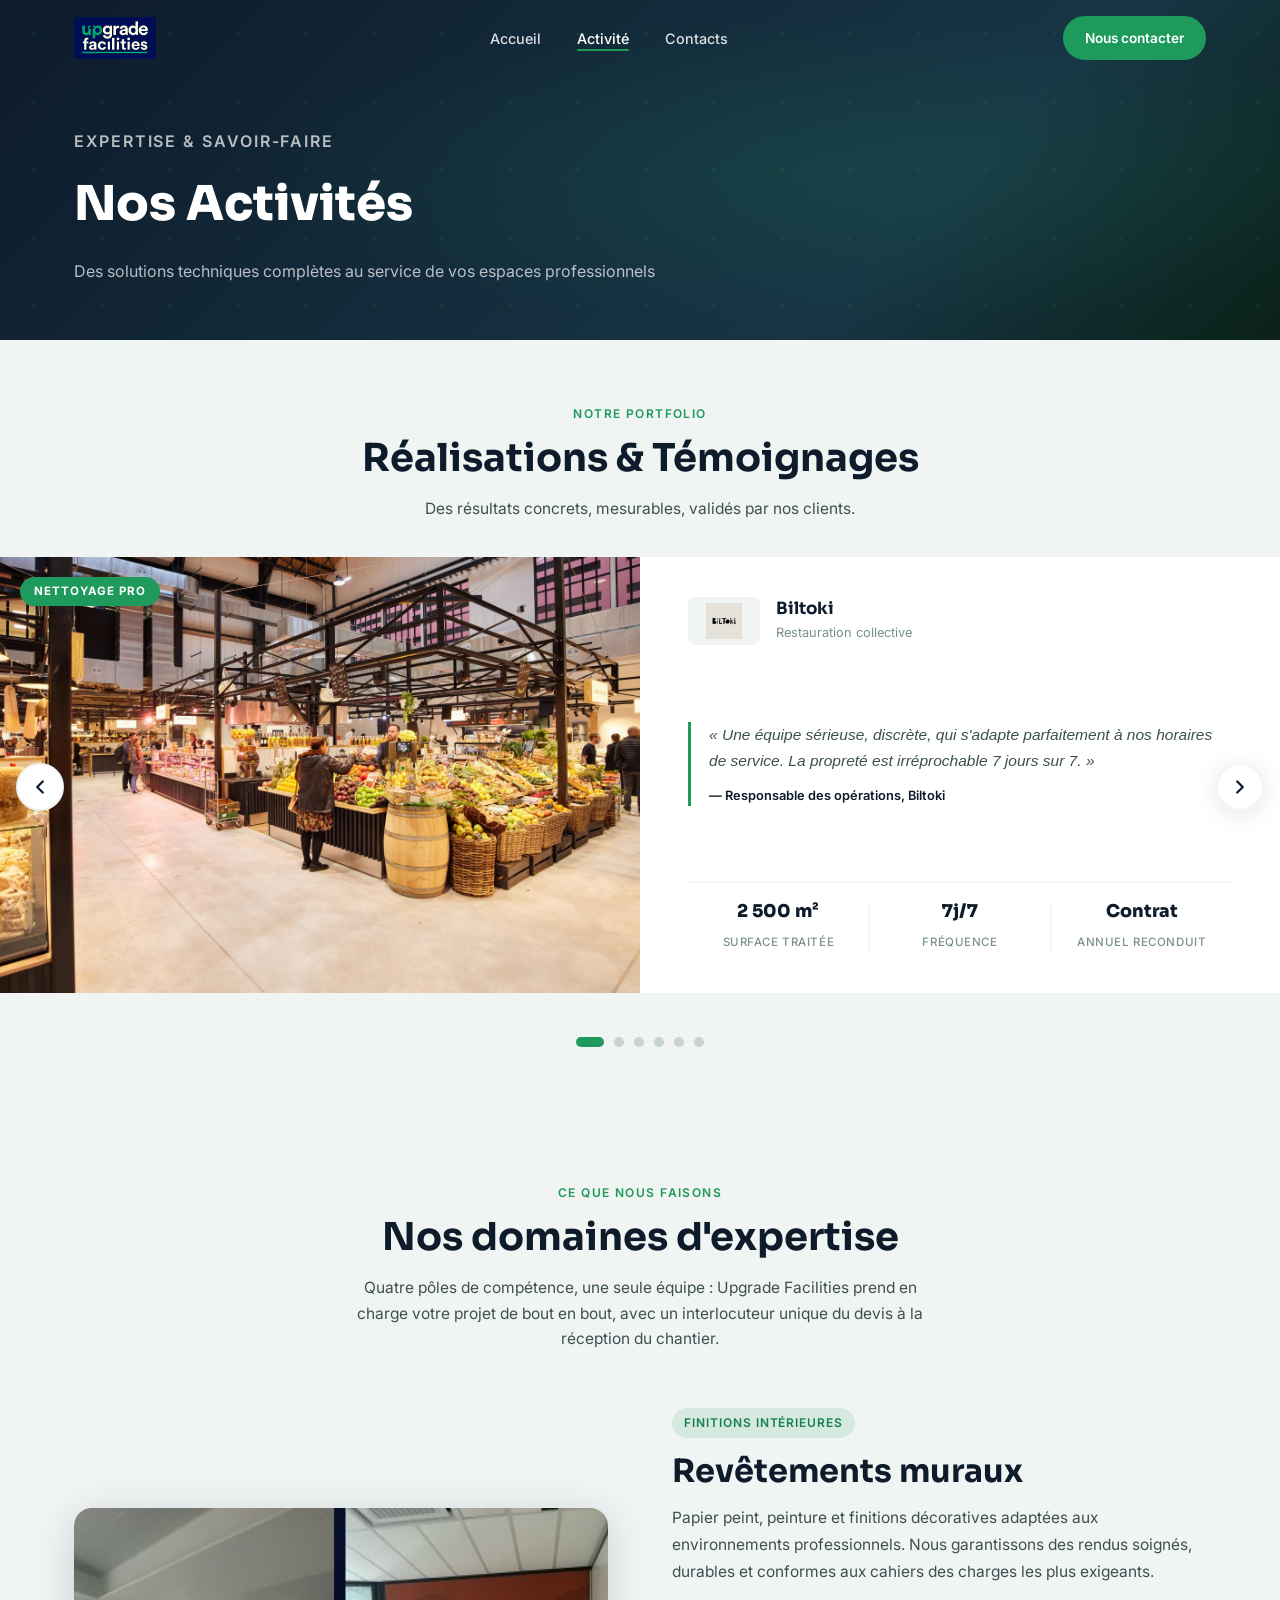
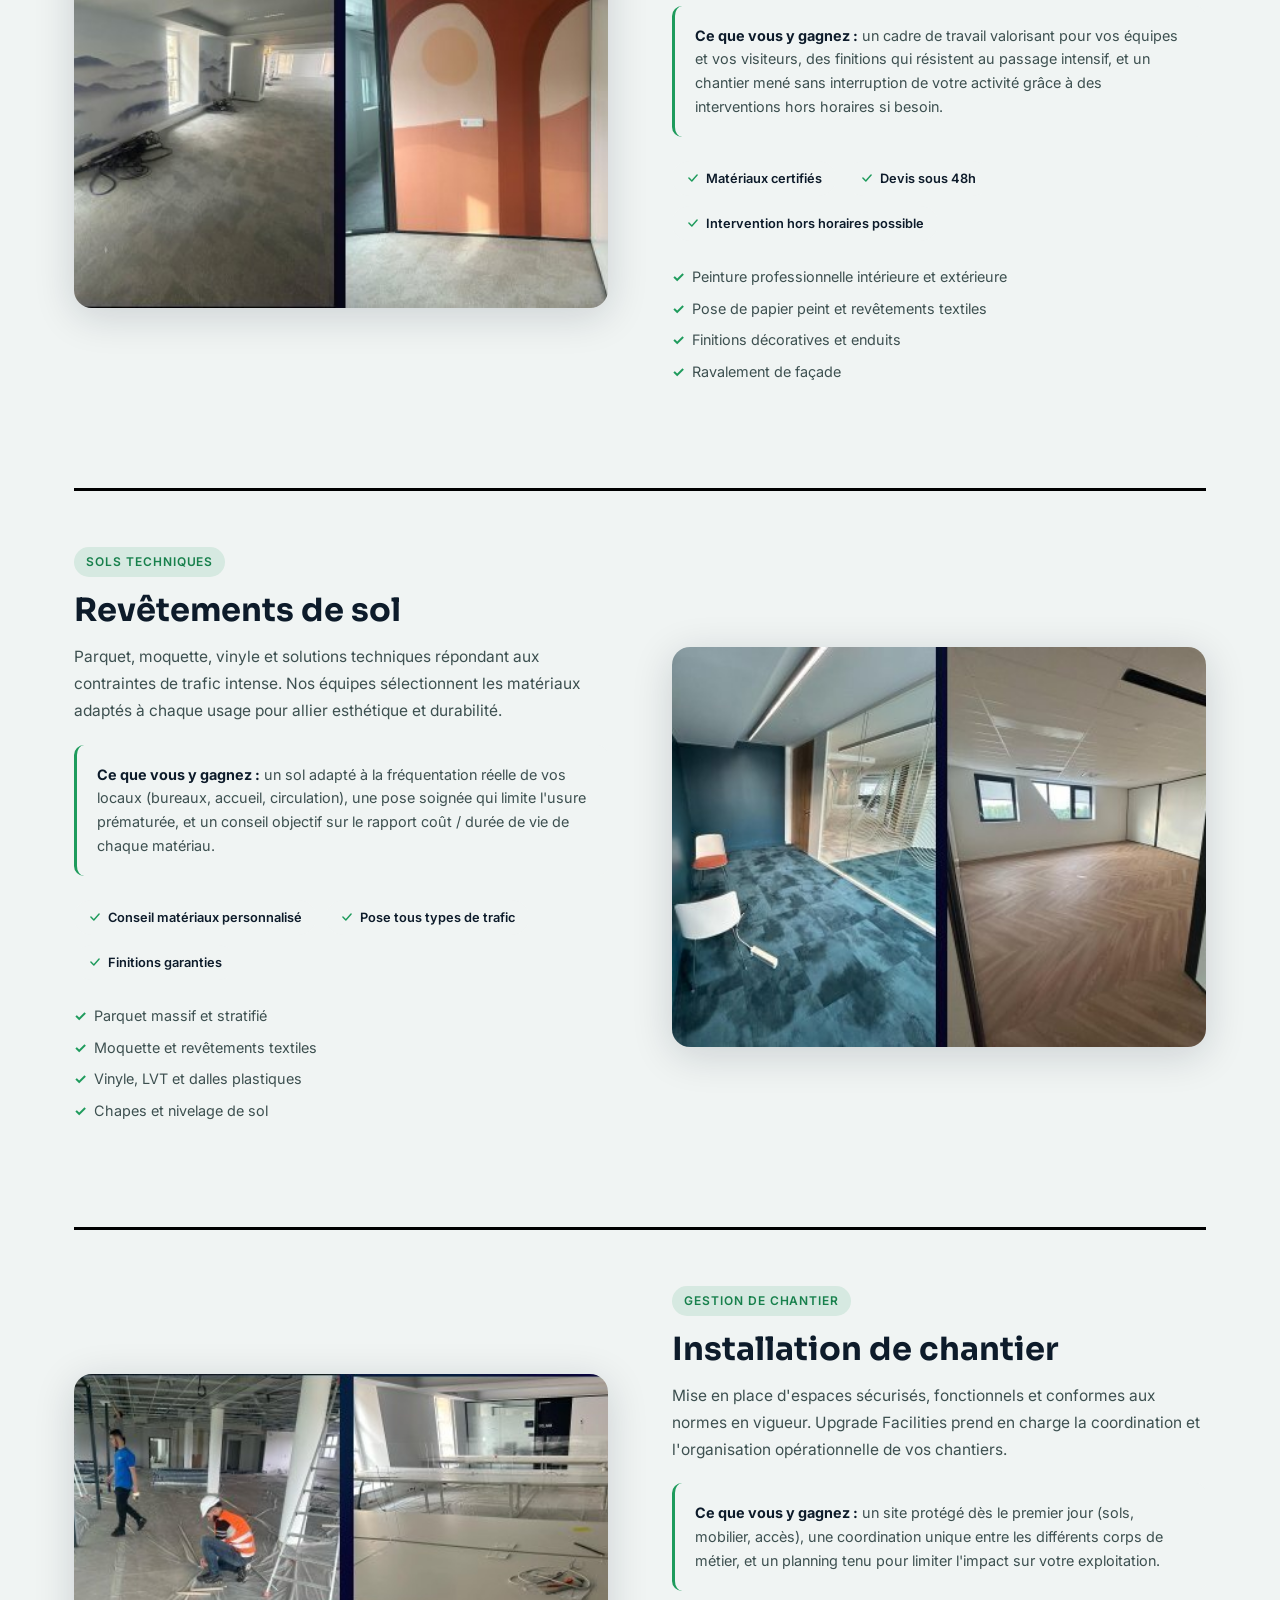
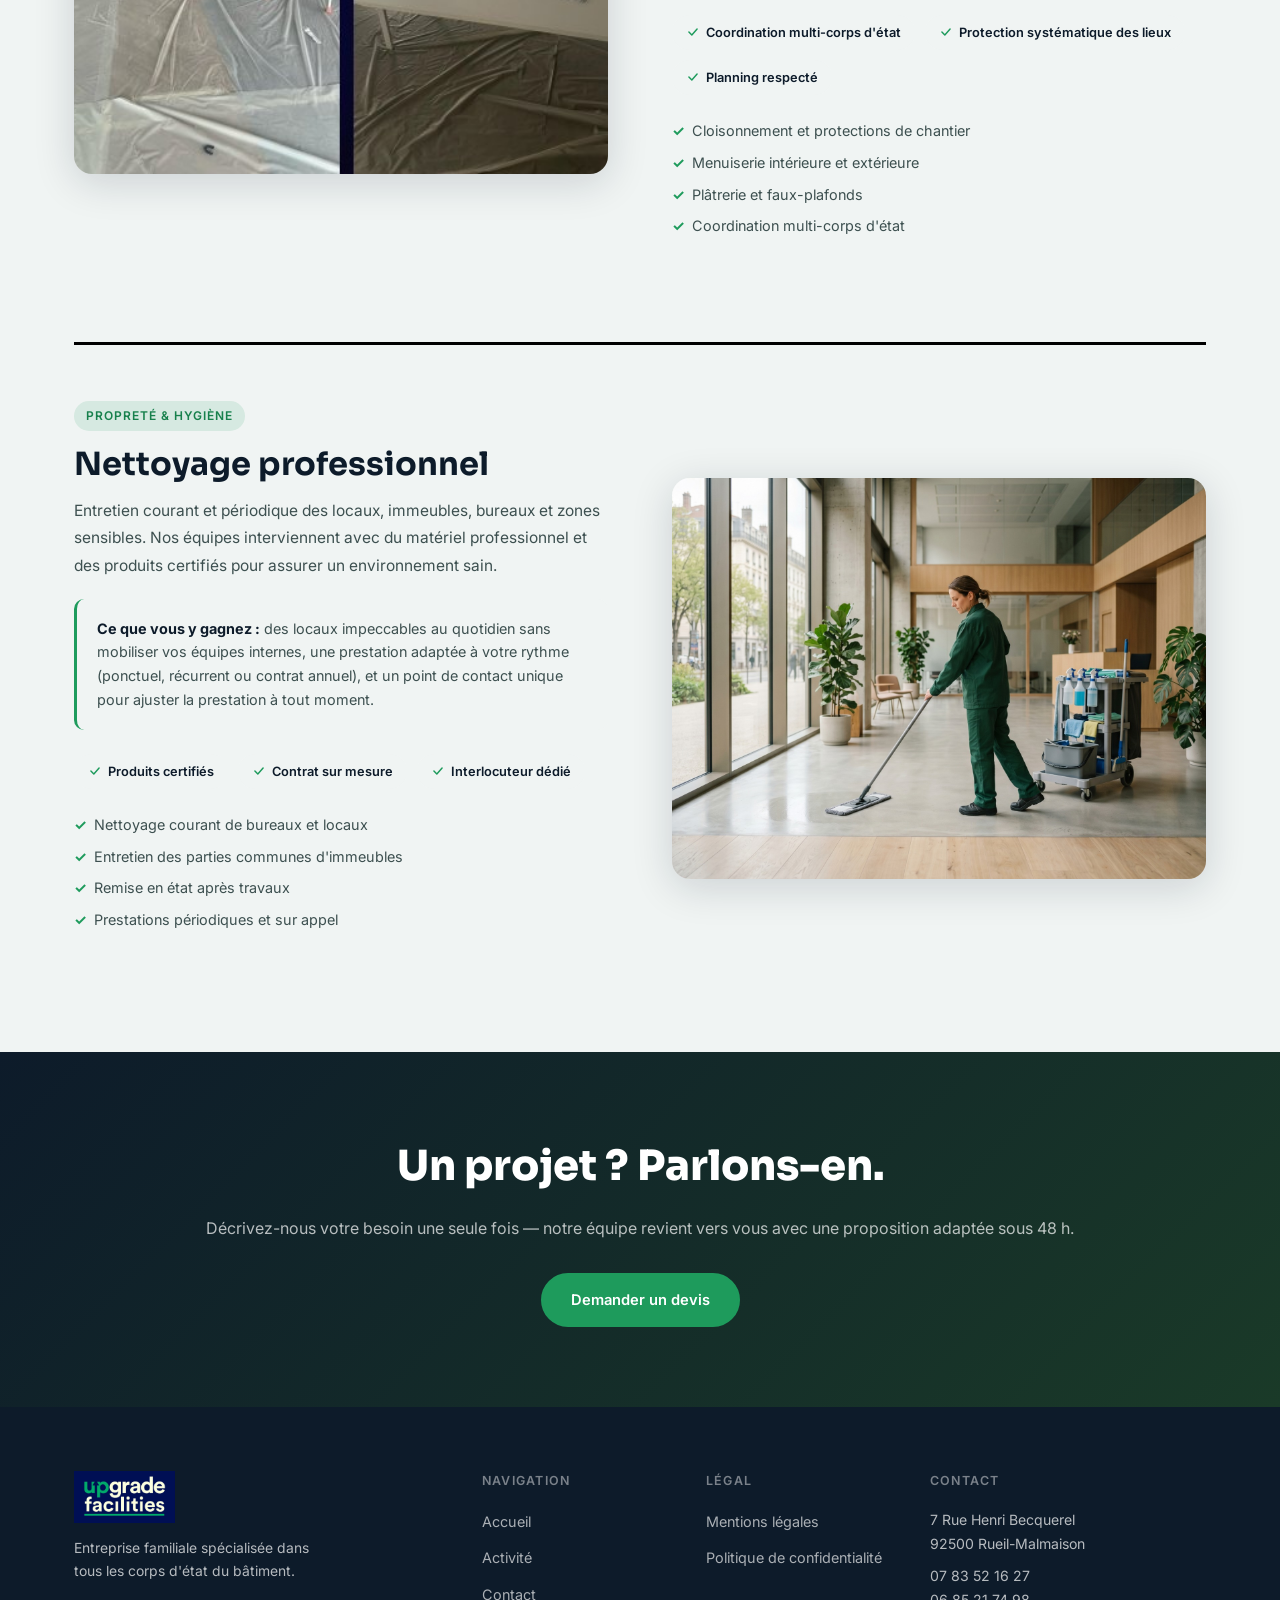
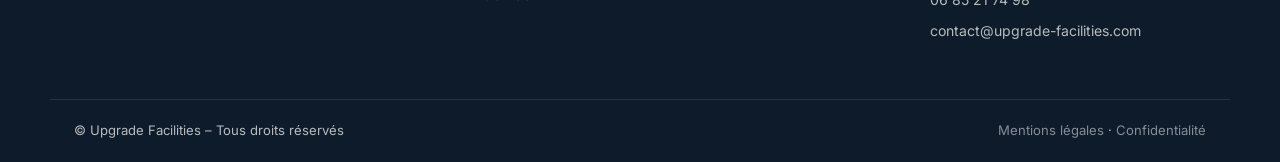
==== commit 2103ff2c: "Add files via upload" ====
--- a/activite.html
+++ b/activite.html
@@ -57,7 +57,7 @@
 
     <!-- Slider -->
     <div class="realisation-slider-outer fade-in">
-      <div class="realisation-viewport">
+      <div class="realisation-viewport" id="realisationViewport">
         <div class="realisation-track" id="realisationTrack">
 
           <!-- SLIDE 1 — Biltoki -->
@@ -253,7 +253,7 @@
       </div>
 
       <!-- Activité 1 — Revêtements muraux -->
-      <div class="activity-block fade-in">
+      <div class="activity-block fade-in" id="act-muraux">
         <div class="activity-img">
           <img src="img/mur.jpg" alt="Revêtements muraux professionnels réalisés par Upgrade Facilities" loading="lazy" />
         </div>
@@ -278,8 +278,10 @@
         </div>
       </div>
 
+      <hr class="activity-divider" />
+
       <!-- Activité 2 — Revêtements de sol -->
-      <div class="activity-block activity-block--reverse fade-in">
+      <div class="activity-block activity-block--reverse fade-in" id="act-sol">
         <div class="activity-img">
           <img src="img/sol.jpg" alt="Pose de revêtements de sol professionnels par Upgrade Facilities" loading="lazy" />
         </div>
@@ -304,8 +306,10 @@
         </div>
       </div>
 
+      <hr class="activity-divider" />
+
       <!-- Activité 3 — Installation de chantier -->
-      <div class="activity-block fade-in">
+      <div class="activity-block fade-in" id="act-chantier">
         <div class="activity-img">
           <img src="img/chantier.jpg" alt="Installation et organisation de chantier professionnel par Upgrade Facilities" loading="lazy" />
         </div>
@@ -330,8 +334,10 @@
         </div>
       </div>
 
+      <hr class="activity-divider" />
+
       <!-- Activité 4 — Nettoyage professionnel -->
-      <div class="activity-block activity-block--reverse fade-in">
+      <div class="activity-block activity-block--reverse fade-in" id="act-nettoyage">
         <div class="activity-img">
           <img src="img/agent_nettoyage.jpg" alt="Agent de nettoyage professionnel Upgrade Facilities en intervention dans des bureaux modernes" loading="lazy" />
         </div>
@@ -405,19 +411,32 @@
 
   <script src="script.js"></script>
   <script>
-  /* ── Carrousel Réalisations — navigation manuelle uniquement ── */
+  /* ── Carrousel Réalisations
+     Technique : on mesure viewport.offsetWidth en pixels et on translate
+     de (index × largeur) px — aucun % donc aucune dérive possible.
+  ── */
   (function() {
-    var track   = document.getElementById('realisationTrack');
-    var dotsBox = document.getElementById('sliderDots');
-    var btnPrev = document.getElementById('sliderPrev');
-    var btnNext = document.getElementById('sliderNext');
-    if (!track) return;
+    var viewport = document.getElementById('realisationViewport');
+    var track    = document.getElementById('realisationTrack');
+    var dotsBox  = document.getElementById('sliderDots');
+    var btnPrev  = document.getElementById('sliderPrev');
+    var btnNext  = document.getElementById('sliderNext');
+    if (!track || !viewport) return;
 
     var cards   = Array.from(track.querySelectorAll('.realisation-card'));
     var total   = cards.length;
     var current = 0;
 
-    /* Build dots */
+    /* Force chaque carte à la largeur exacte du viewport */
+    function syncWidths() {
+      var w = viewport.offsetWidth;
+      cards.forEach(function(c) {
+        c.style.width    = w + 'px';
+        c.style.minWidth = w + 'px';
+      });
+    }
+
+    /* Construire les dots */
     cards.forEach(function(_, i) {
       var dot = document.createElement('button');
       dot.setAttribute('role', 'tab');
@@ -430,8 +449,7 @@
 
     function goTo(idx) {
       current = ((idx % total) + total) % total;
-      /* Déplacement centré : chaque card = 100% viewport width */
-      track.style.transform = 'translateX(-' + (current * 100) + '%)';
+      track.style.transform = 'translateX(-' + (current * viewport.offsetWidth) + 'px)';
       dotsBox.querySelectorAll('.slider-dot').forEach(function(d, i) {
         d.classList.toggle('active', i === current);
         d.setAttribute('aria-selected', String(i === current));
@@ -441,13 +459,18 @@
     if (btnPrev) btnPrev.addEventListener('click', function() { goTo(current - 1); });
     if (btnNext) btnNext.addEventListener('click', function() { goTo(current + 1); });
 
-    /* Touch swipe support */
+    /* Touch swipe */
     var tx = 0;
     track.addEventListener('touchstart', function(e) { tx = e.touches[0].clientX; }, { passive: true });
-    track.addEventListener('touchend', function(e) {
+    track.addEventListener('touchend',   function(e) {
       var dx = e.changedTouches[0].clientX - tx;
-      if (Math.abs(dx) > 40) { goTo(current + (dx < 0 ? 1 : -1)); }
+      if (Math.abs(dx) > 40) goTo(current + (dx < 0 ? 1 : -1));
     }, { passive: true });
+
+    /* Init + recalcul au resize */
+    syncWidths();
+    goTo(0);
+    window.addEventListener('resize', function() { syncWidths(); goTo(current); }, { passive: true });
   })();
   </script>
 </body>
--- a/style.css
+++ b/style.css
@@ -1395,33 +1395,46 @@
 }
 
 /* ═══════════════════════════════════════════
-   CARROUSEL RÉALISATIONS
+   CARROUSEL RÉALISATIONS — hauteur fixe rigide
 ═══════════════════════════════════════════ */
 .realisations-section {
-  padding: 96px 0 64px;
+  padding: 64px 0 40px;
   background: var(--gray-100);
 }
-.realisations-section .section-header { margin-bottom: 48px; }
-
-/* Outer: masks overflow, hosts arrows */
+.realisations-section .section-header { margin-bottom: 36px; }
+
+/* Outer : contient les flèches, masque le débordement horizontal */
 .realisation-slider-outer {
   position: relative;
-  overflow: hidden;
   width: 100%;
+  overflow: hidden;
+  /* Hauteur fixe rigide — ne bougera jamais */
+  height: 460px;
   cursor: grab;
 }
 .realisation-slider-outer:active { cursor: grabbing; }
 
-/* Track: flex row of all cards */
+/* Viewport : hérite la hauteur, masque l'overflow */
+.realisation-viewport {
+  width: 100%;
+  height: 100%;
+  overflow: hidden;
+}
+
+/* Track : flex horizontal, hauteur identique au viewport */
 .realisation-track {
   display: flex;
+  height: 100%;
   transition: transform 0.55s cubic-bezier(.4,0,.2,1);
   will-change: transform;
 }
 
-/* Individual card */
+/* Carte : largeur exacte injectée par JS = viewport.offsetWidth
+   Pas de margin externe — tout le positionnement est fait via transform */
 .realisation-card {
   flex-shrink: 0;
+  /* width forcée par JS */
+  height: 100%;
   display: grid;
   grid-template-columns: 1fr 1fr;
   gap: 0;
@@ -1429,16 +1442,8 @@
   border-radius: var(--radius-lg);
   overflow: hidden;
   box-shadow: var(--shadow-lg);
-  /* Width set by JS (100/N %) */
-  margin: 0 max(24px, calc((100% - 1180px) / 2 + 24px));
-  /* Override: visually constrain */
-  max-width: 1100px;
-  align-self: flex-start;
-}
-
-/* We need a fixed visible width — use container approach */
-.realisation-slider-outer {
-  padding: 8px 0 24px;
+  /* padding interne pour simuler les marges latérales */
+  box-sizing: border-box;
 }
 
 /* Image side */
@@ -1446,7 +1451,7 @@
   position: relative;
   margin: 0;
   overflow: hidden;
-  min-height: 340px;
+  height: 100%;
 }
 .realisation-img img {
   width: 100%;
@@ -1481,11 +1486,12 @@
 
 /* Content side */
 .realisation-body {
-  padding: 40px 40px 36px;
+  padding: 36px 40px 32px;
   display: flex;
   flex-direction: column;
   justify-content: space-between;
-  gap: 24px;
+  gap: 20px;
+  overflow: hidden;
 }
 
 /* Client identity */
@@ -1556,8 +1562,9 @@
   display: flex;
   gap: 0;
   border-top: 1px solid var(--gray-100);
-  padding-top: 20px;
+  padding-top: 18px;
   list-style: none;
+  flex-shrink: 0;
 }
 .realisation-kpis li {
   flex: 1;
@@ -1618,7 +1625,7 @@
   display: flex;
   justify-content: center;
   gap: 10px;
-  margin-top: 28px;
+  margin-top: 20px;
 }
 .slider-dot {
   width: 10px;
@@ -1637,6 +1644,27 @@
 }
 .slider-dot:hover:not(.active) { background: var(--gray-500); }
 
+/* Responsive carousel */
+@media (max-width: 900px) {
+  .realisation-slider-outer { height: auto; min-height: 0; }
+  .realisation-viewport     { height: auto; }
+  .realisation-track        { height: auto; }
+  .realisation-card {
+    height: auto;
+    grid-template-columns: 1fr;
+  }
+  .realisation-img  { min-height: 240px; height: 240px; }
+  .realisation-body { padding: 28px 24px; }
+  .realisation-kpis { flex-wrap: wrap; }
+  .realisation-kpis li { border-right: none; border-bottom: 1px solid var(--gray-100); padding-bottom: 14px; text-align: left; }
+  .realisation-kpis li:last-child { border-bottom: none; padding-bottom: 0; }
+  .slider-arrow--prev { left: 4px; }
+  .slider-arrow--next { right: 4px; }
+}
+@media (prefers-reduced-motion: reduce) {
+  .realisation-track { transition: none; }
+}
+
 /* ═══════════════════════════════════════════
    LOGO TICKER ANIMÉ
 ═══════════════════════════════════════════ */
@@ -1674,33 +1702,34 @@
 
 .logo-ticker-item {
   flex-shrink: 0;
-  width: 160px;
-  height: 72px;
+  width: 220px;
+  height: 100px;
   margin: 0 32px;
   display: flex;
   align-items: center;
   justify-content: center;
-  background: rgba(255,255,255,.06);
-  border: 1px solid rgba(255,255,255,.10);
+  background: rgba(255,255,255,.08);
+  border: 1px solid rgba(255,255,255,.14);
   border-radius: 10px;
-  padding: 10px 20px;
-  transition: background 0.3s ease, border-color 0.3s ease;
+  padding: 14px 28px;
+  transition: background 0.3s ease, border-color 0.3s ease, transform 0.3s ease;
 }
 .logo-ticker-item:hover {
-  background: rgba(255,255,255,.12);
-  border-color: rgba(255,255,255,.25);
+  background: rgba(255,255,255,.16);
+  border-color: rgba(255,255,255,.30);
+  transform: translateY(-2px);
 }
 .logo-ticker-item img {
   max-width: 100%;
-  max-height: 46px;
+  max-height: 68px;
   object-fit: contain;
-  filter: grayscale(100%) brightness(2) contrast(0.8);
-  opacity: 0.65;
-  transition: filter 0.3s ease, opacity 0.3s ease;
+  /* Logos en couleur directement, sans filtre */
+  filter: none;
+  opacity: 1;
+  transition: transform 0.3s ease;
 }
 .logo-ticker-item:hover img {
-  filter: grayscale(0%) brightness(1) contrast(1);
-  opacity: 1;
+  transform: scale(1.05);
 }
 
 /* ═══════════════════════════════════════════
@@ -1792,7 +1821,7 @@
   .realisation-kpis { flex-direction: column; gap: 14px; }
   .realisation-kpis li { border-right: none; border-bottom: 1px solid var(--gray-100); padding-bottom: 14px; text-align: left; }
   .realisation-kpis li:last-child { border-bottom: none; padding-bottom: 0; }
-  .logo-ticker-item { width: 120px; height: 56px; margin: 0 20px; }
+  .logo-ticker-item { width: 170px; height: 80px; margin: 0 20px; }
 }
 @media (prefers-reduced-motion: reduce) {
   .logo-ticker-track { animation: none; }
@@ -1980,3 +2009,78 @@
   }
   .team-gallery-img { height: 180px; }
 }
+
+/* ═══════════════════════════════════════════
+   SÉPARATEURS ACTIVITÉS — noirs et épais
+═══════════════════════════════════════════ */
+.activity-divider {
+  border: none;
+  border-top: 3px solid #000000;
+  margin: 0 0 56px 0;
+  opacity: 1;
+}
+
+/* ═══════════════════════════════════════════
+   RÉSUMÉ DES SERVICES — section index.html
+   Insérée juste avant les références clients
+═══════════════════════════════════════════ */
+.services-intro {
+  padding: 80px 0 72px;
+  background: #fff;
+}
+.services-intro-grid {
+  display: grid;
+  grid-template-columns: repeat(4, 1fr);
+  gap: 24px;
+  margin-top: 48px;
+}
+.service-card {
+  background: var(--gray-100);
+  border-radius: var(--radius-lg);
+  padding: 32px 24px 28px;
+  display: flex;
+  flex-direction: column;
+  gap: 14px;
+  border-top: 3px solid transparent;
+  transition: transform var(--transition), box-shadow var(--transition), border-color var(--transition);
+}
+.service-card:hover {
+  transform: translateY(-5px);
+  box-shadow: var(--shadow-lg);
+  border-top-color: var(--green);
+}
+.service-card-icon {
+  width: 44px;
+  height: 44px;
+  color: var(--green);
+}
+.service-card-icon svg { width: 100%; height: 100%; }
+.service-card h4 {
+  font-family: var(--font-display);
+  font-size: 1rem;
+  font-weight: 700;
+  color: var(--navy);
+  line-height: 1.25;
+}
+.service-card p {
+  font-size: .88rem;
+  color: var(--gray-700);
+  line-height: 1.65;
+  flex: 1;
+}
+.service-card-link {
+  font-size: .82rem;
+  font-weight: 600;
+  color: var(--green);
+  text-decoration: none;
+  transition: color var(--transition);
+  margin-top: 4px;
+}
+.service-card-link:hover { color: var(--green-dark); text-decoration: underline; }
+
+@media (max-width: 1024px) {
+  .services-intro-grid { grid-template-columns: repeat(2, 1fr); }
+}
+@media (max-width: 560px) {
+  .services-intro-grid { grid-template-columns: 1fr; }
+}
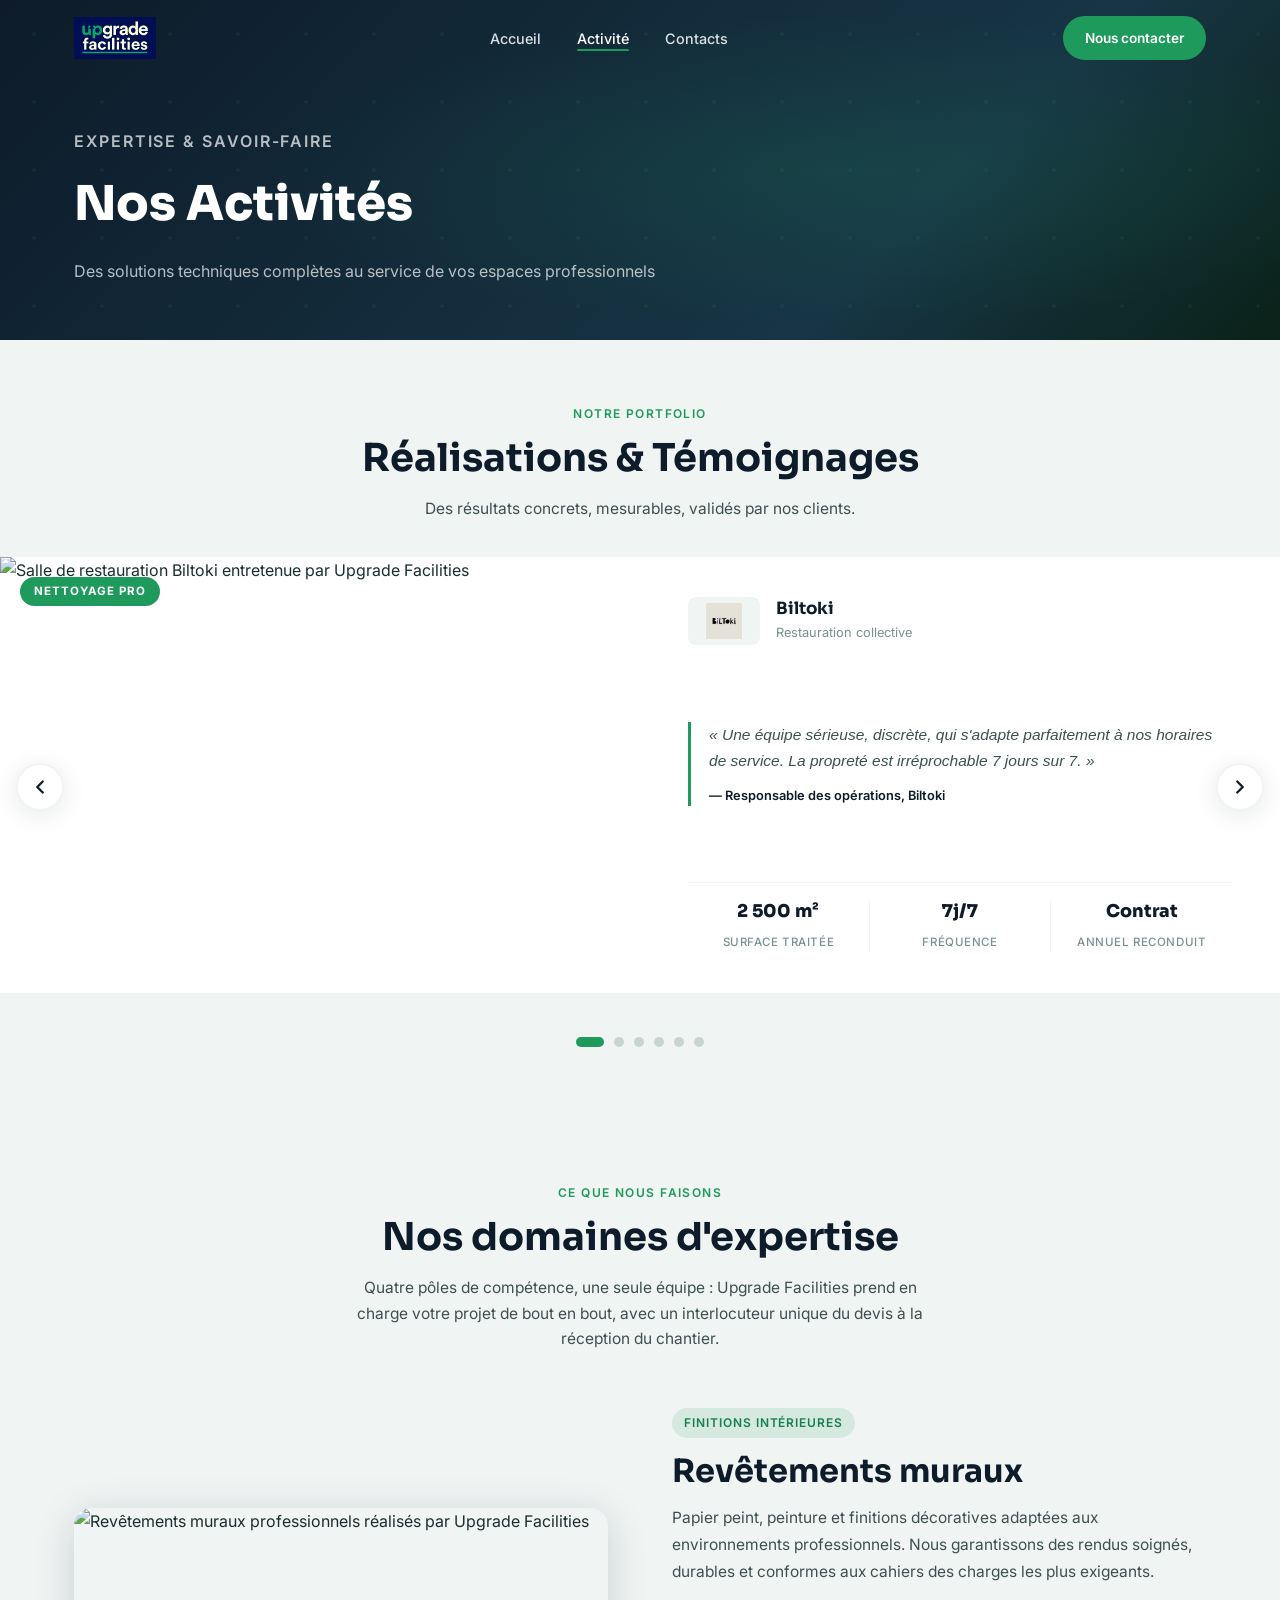
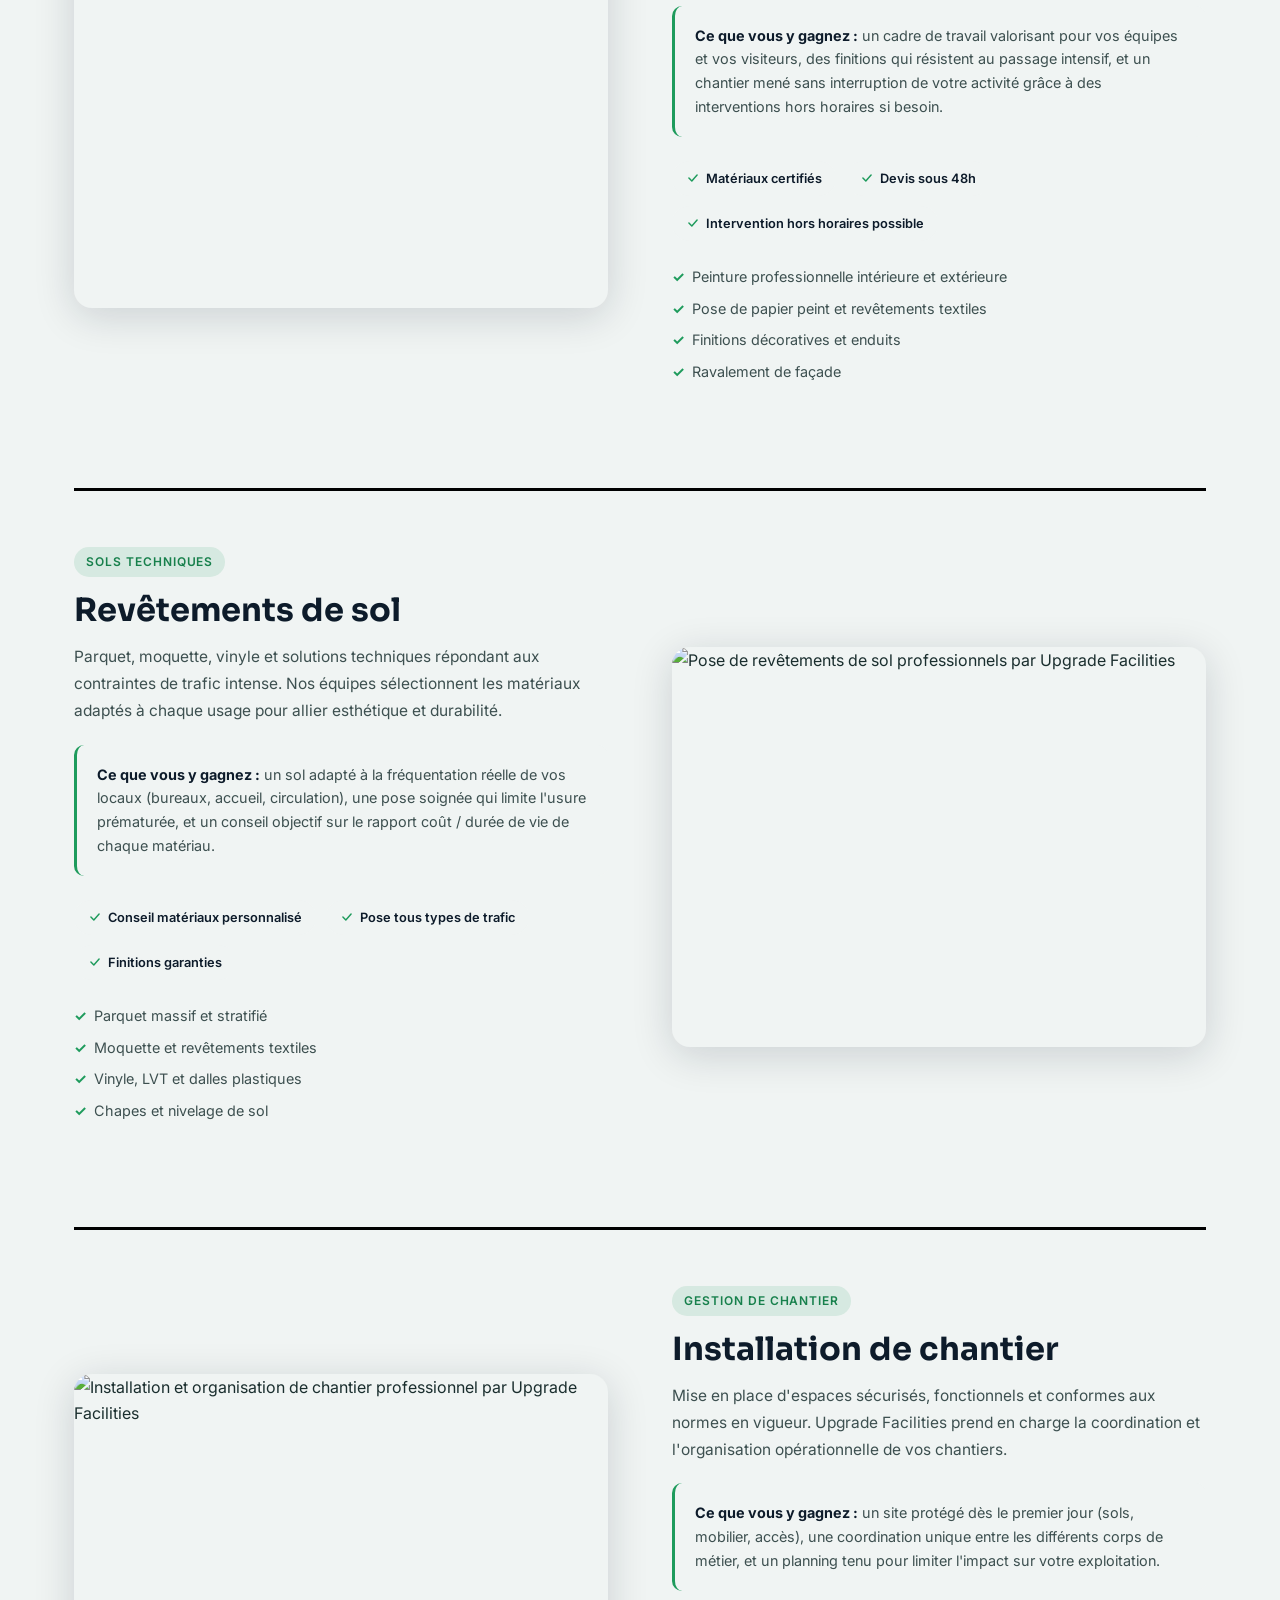
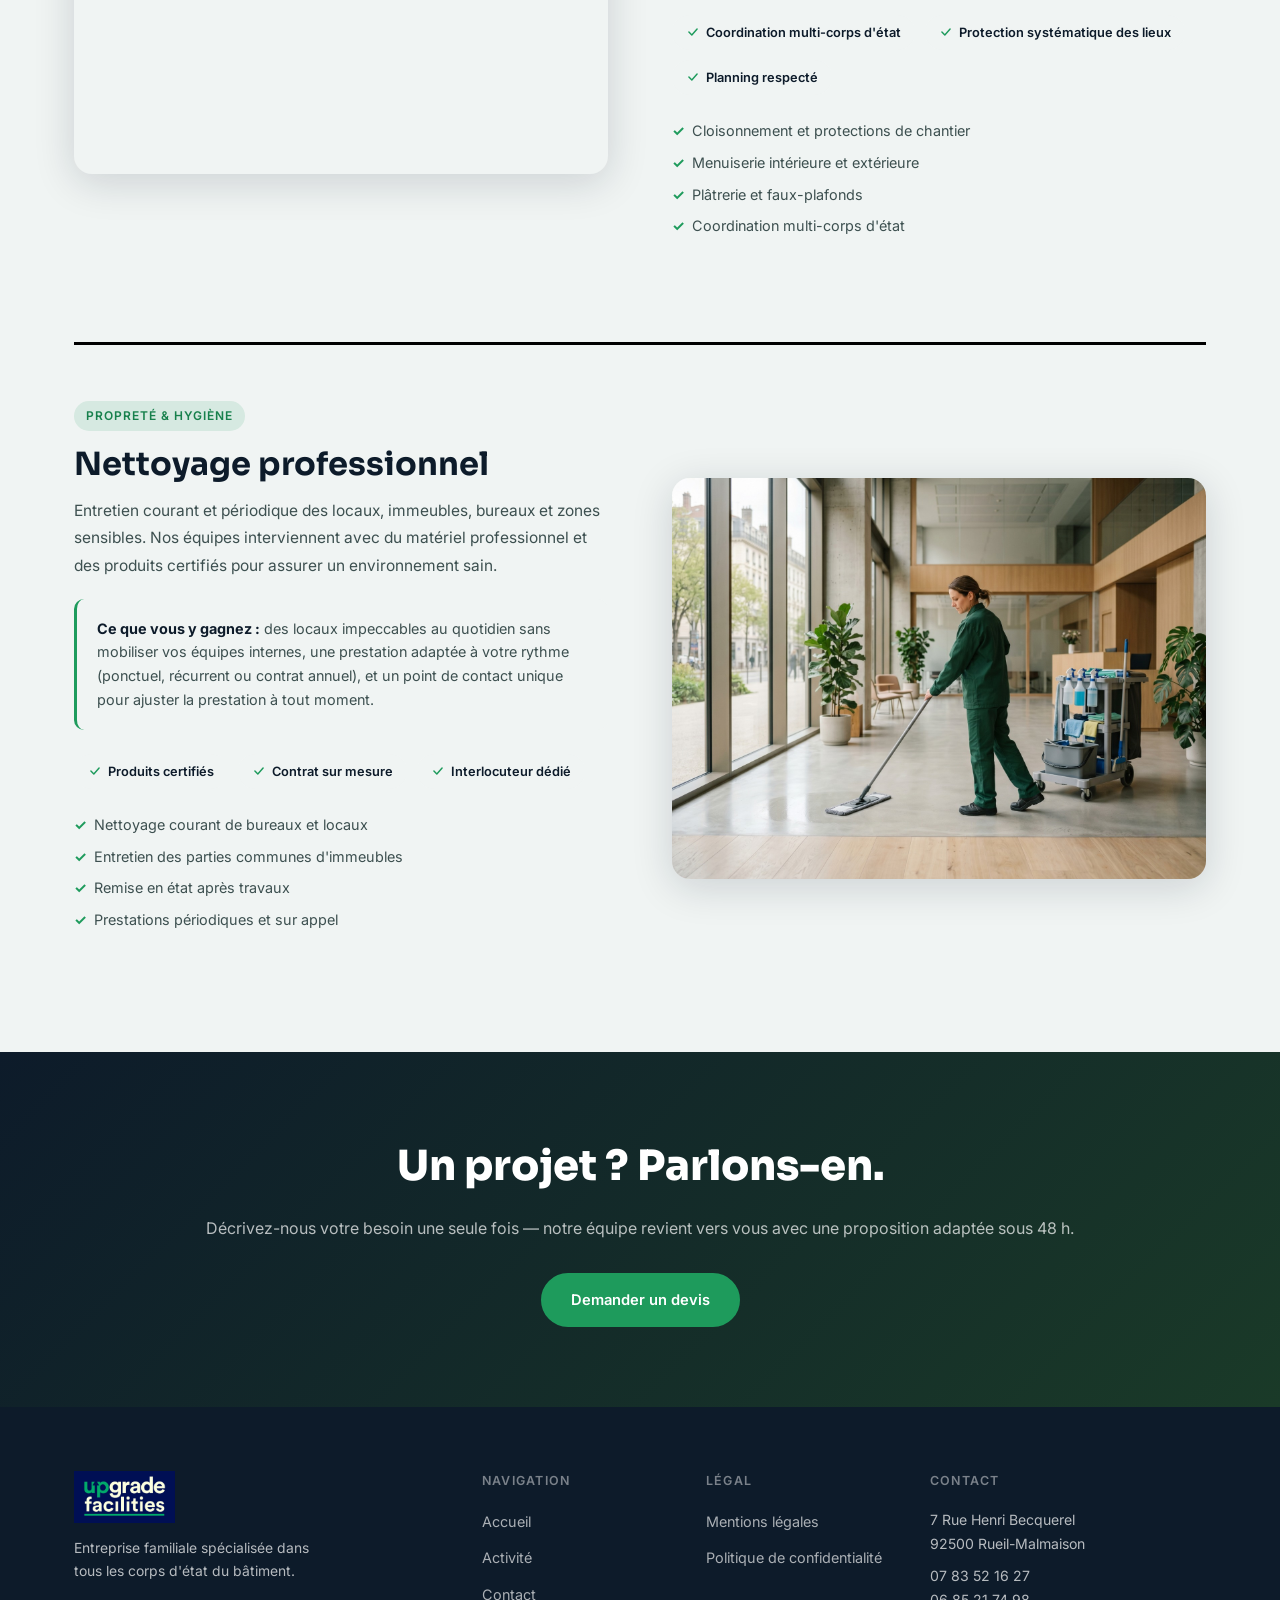
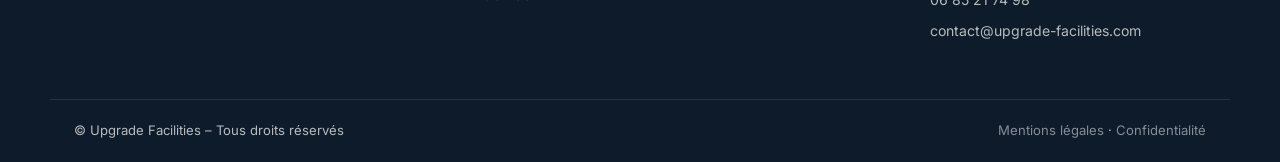
==== commit 5a27e78d: "Add files via upload" ====
--- a/activite.html
+++ b/activite.html
@@ -91,7 +91,7 @@
           <!-- SLIDE 2 — Asia Mart -->
           <article class="realisation-card">
             <figure class="realisation-img">
-              <img src="img/asia_mart_sol.jpg" alt="Rayons supermarché Asia Mart avec sols brillants entretenus par Upgrade Facilities" loading="lazy" />
+              <img src="img/asia_mart4.jpeg" alt="Rayons supermarché Asia Mart avec sols brillants entretenus par Upgrade Facilities" loading="lazy" />
               <span class="realisation-badge realisation-badge--clean">Nettoyage Pro</span>
             </figure>
             <div class="realisation-body">
@@ -119,7 +119,7 @@
           <!-- SLIDE 3 — Rémi & Jozefa -->
           <article class="realisation-card">
             <figure class="realisation-img">
-              <img src="img/remi_josefa_service.jpg" alt="Boutique artisanale Rémi et Jozefa entretenue par Upgrade Facilities" loading="lazy" />
+              <img src="img\remi_jozefa2.jpeg" alt="Boutique artisanale Rémi et Jozefa entretenue par Upgrade Facilities" loading="lazy" />
               <span class="realisation-badge realisation-badge--clean">Nettoyage Pro</span>
             </figure>
             <div class="realisation-body">
@@ -175,7 +175,7 @@
           <!-- SLIDE 5 — Foncia -->
           <article class="realisation-card">
             <figure class="realisation-img">
-              <img src="img/foncia_service.jpg" alt="Hall de résidence Foncia entretenu par Upgrade Facilities" loading="lazy" />
+              <img src="img/foncia_locaux.jpg" alt="Hall de résidence Foncia entretenu par Upgrade Facilities" loading="lazy" />
               <span class="realisation-badge realisation-badge--travaux">Travaux</span>
             </figure>
             <div class="realisation-body">
@@ -200,20 +200,19 @@
             </div>
           </article>
 
-          <!-- SLIDE 6 — Logicor / Bleecker -->
-          <article class="realisation-card">
-            <figure class="realisation-img">
-              <img src="img/logicor_services.jpg" alt="Plateau tertiaire Logicor Bleecker aménagé par Upgrade Facilities — 3000 m²" loading="lazy" />
+          <!-- SLIDE 6 — Logicor  -->
+          <article class="realisation-card">
+            <figure class="realisation-img">
+              <img src="img/logicor_locaux.png" alt="Plateau tertiaire Logicor Bleecker aménagé par Upgrade Facilities — 3000 m²" loading="lazy" />
               <span class="realisation-badge realisation-badge--travaux">Travaux</span>
             </figure>
             <div class="realisation-body">
               <div class="realisation-client">
                 <div class="realisation-client-logo realisation-client-logo--duo">
                   <img src="img/logo_logicor.jpg" alt="Logo Logicor" />
-                  <img src="img/logo_bleecker.png" alt="Logo Bleecker" />
-                </div>
-                <div>
-                  <p class="realisation-client-name">Logicor &amp; Bleecker</p>
+                </div>
+                <div>
+                  <p class="realisation-client-name">Logicor</p>
                   <p class="realisation-client-type">Immobilier tertiaire</p>
                 </div>
               </div>
@@ -255,7 +254,7 @@
       <!-- Activité 1 — Revêtements muraux -->
       <div class="activity-block fade-in" id="act-muraux">
         <div class="activity-img">
-          <img src="img/mur.jpg" alt="Revêtements muraux professionnels réalisés par Upgrade Facilities" loading="lazy" />
+          <img src="img/revetement_muraux2.jpeg" alt="Revêtements muraux professionnels réalisés par Upgrade Facilities" loading="lazy" />
         </div>
         <div class="activity-content">
           <span class="activity-tag">Finitions intérieures</span>
@@ -283,7 +282,7 @@
       <!-- Activité 2 — Revêtements de sol -->
       <div class="activity-block activity-block--reverse fade-in" id="act-sol">
         <div class="activity-img">
-          <img src="img/sol.jpg" alt="Pose de revêtements de sol professionnels par Upgrade Facilities" loading="lazy" />
+          <img src="img/revetement_sol2.jpeg" alt="Pose de revêtements de sol professionnels par Upgrade Facilities" loading="lazy" />
         </div>
         <div class="activity-content">
           <span class="activity-tag">Sols techniques</span>
@@ -311,7 +310,7 @@
       <!-- Activité 3 — Installation de chantier -->
       <div class="activity-block fade-in" id="act-chantier">
         <div class="activity-img">
-          <img src="img/chantier.jpg" alt="Installation et organisation de chantier professionnel par Upgrade Facilities" loading="lazy" />
+          <img src="img/installation_chantier2.jpeg" alt="Installation et organisation de chantier professionnel par Upgrade Facilities" loading="lazy" />
         </div>
         <div class="activity-content">
           <span class="activity-tag">Gestion de chantier</span>
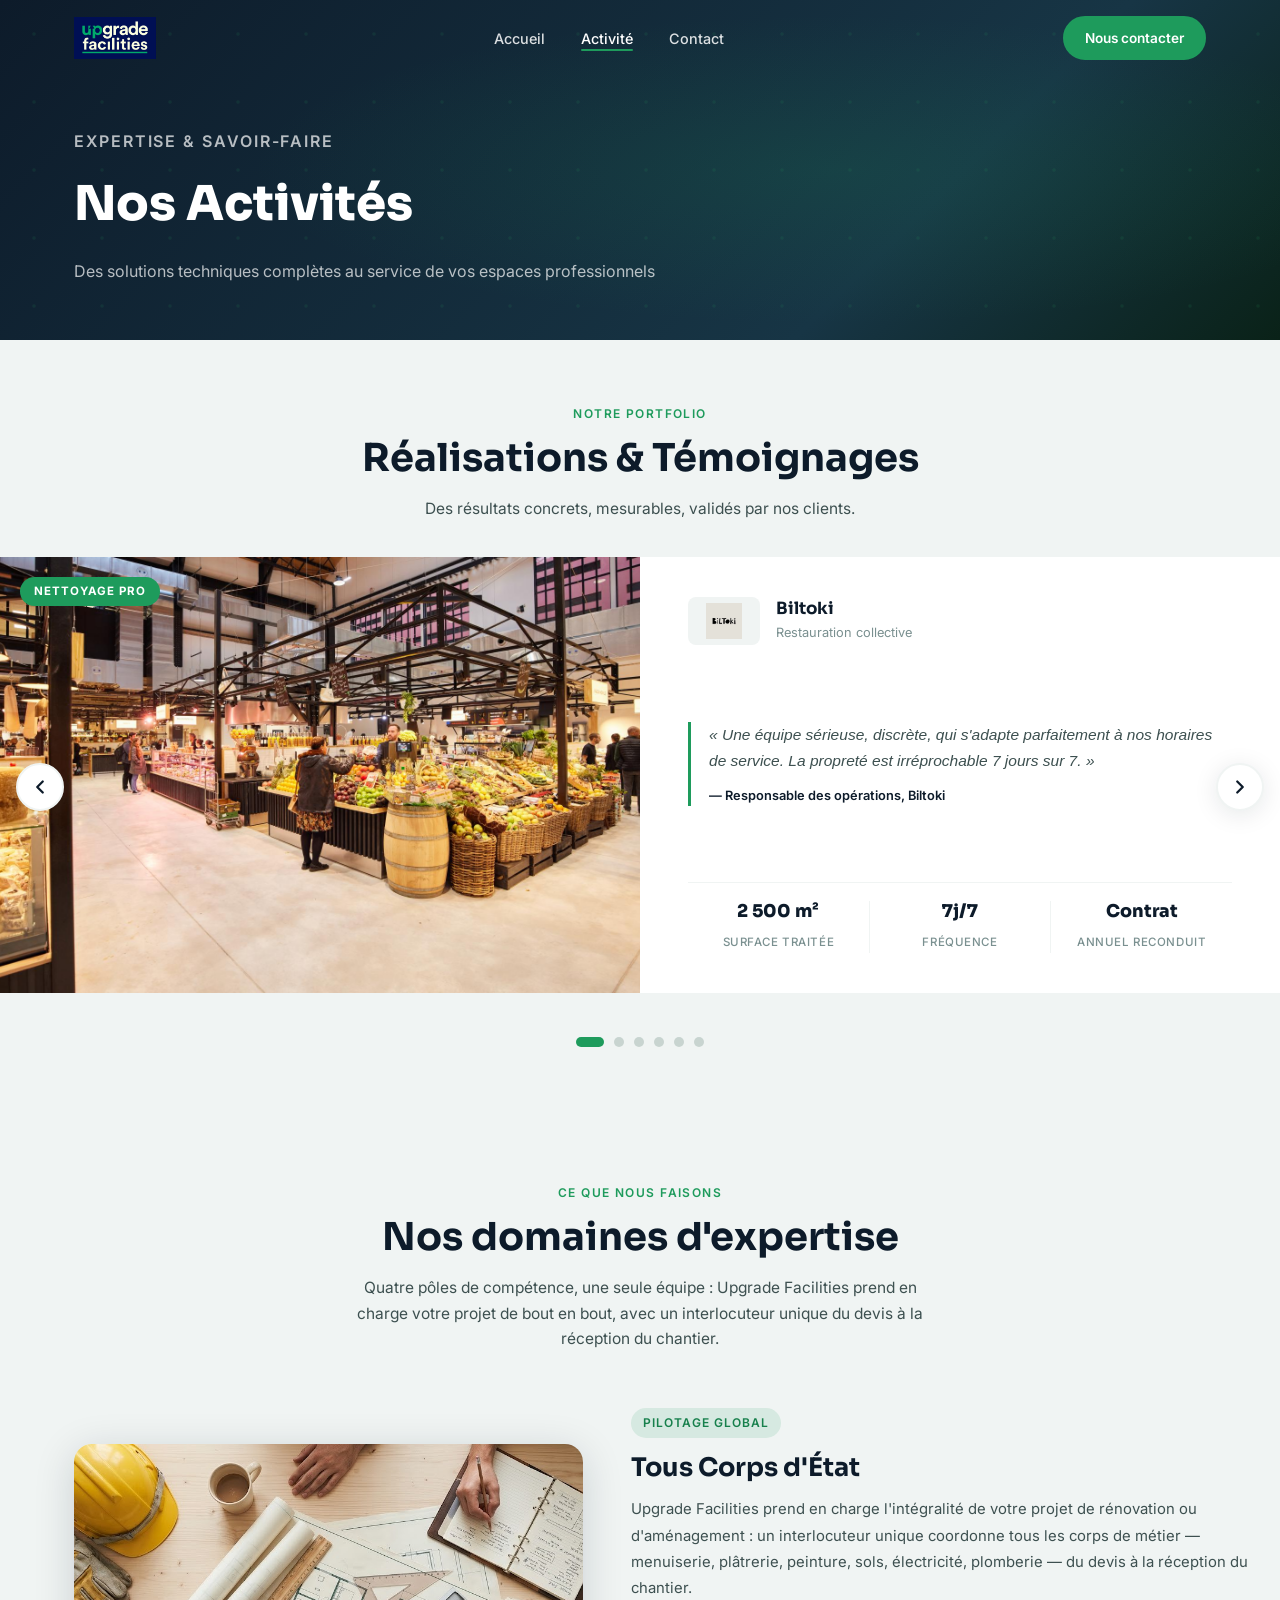
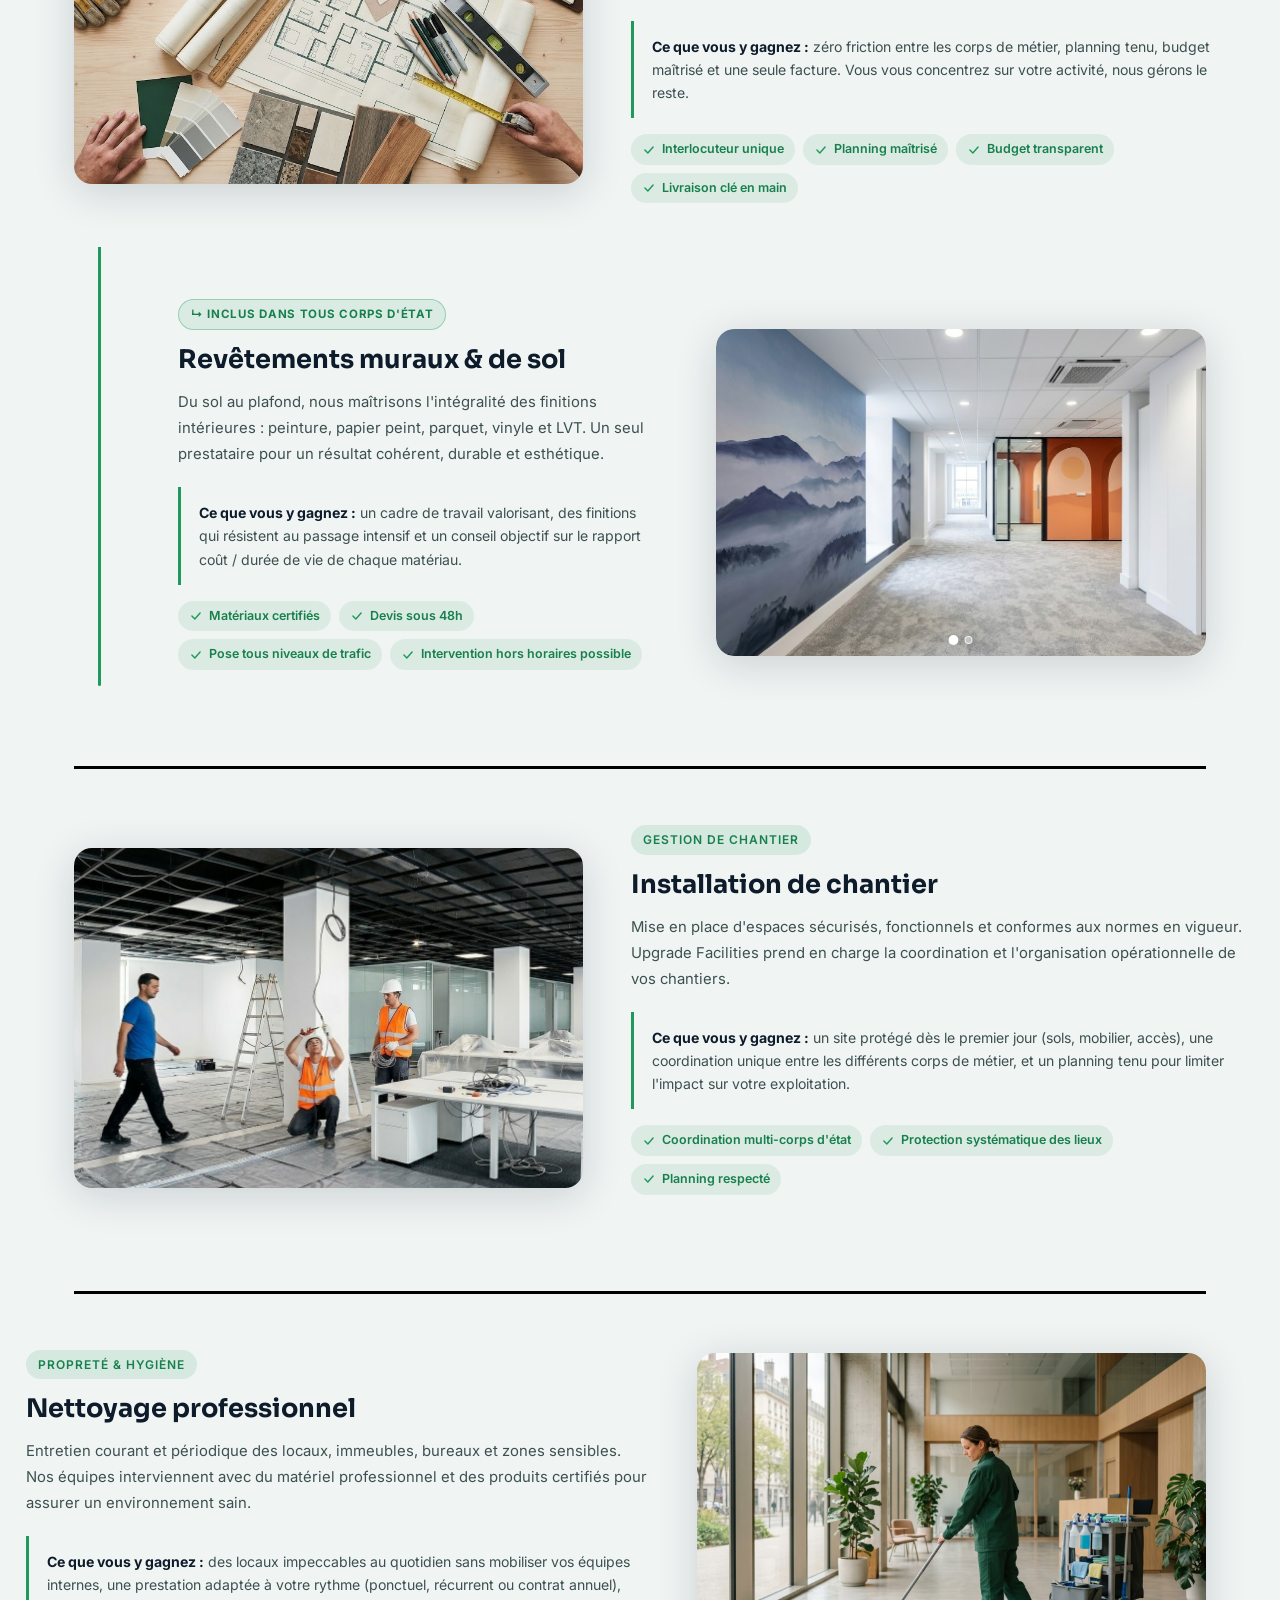
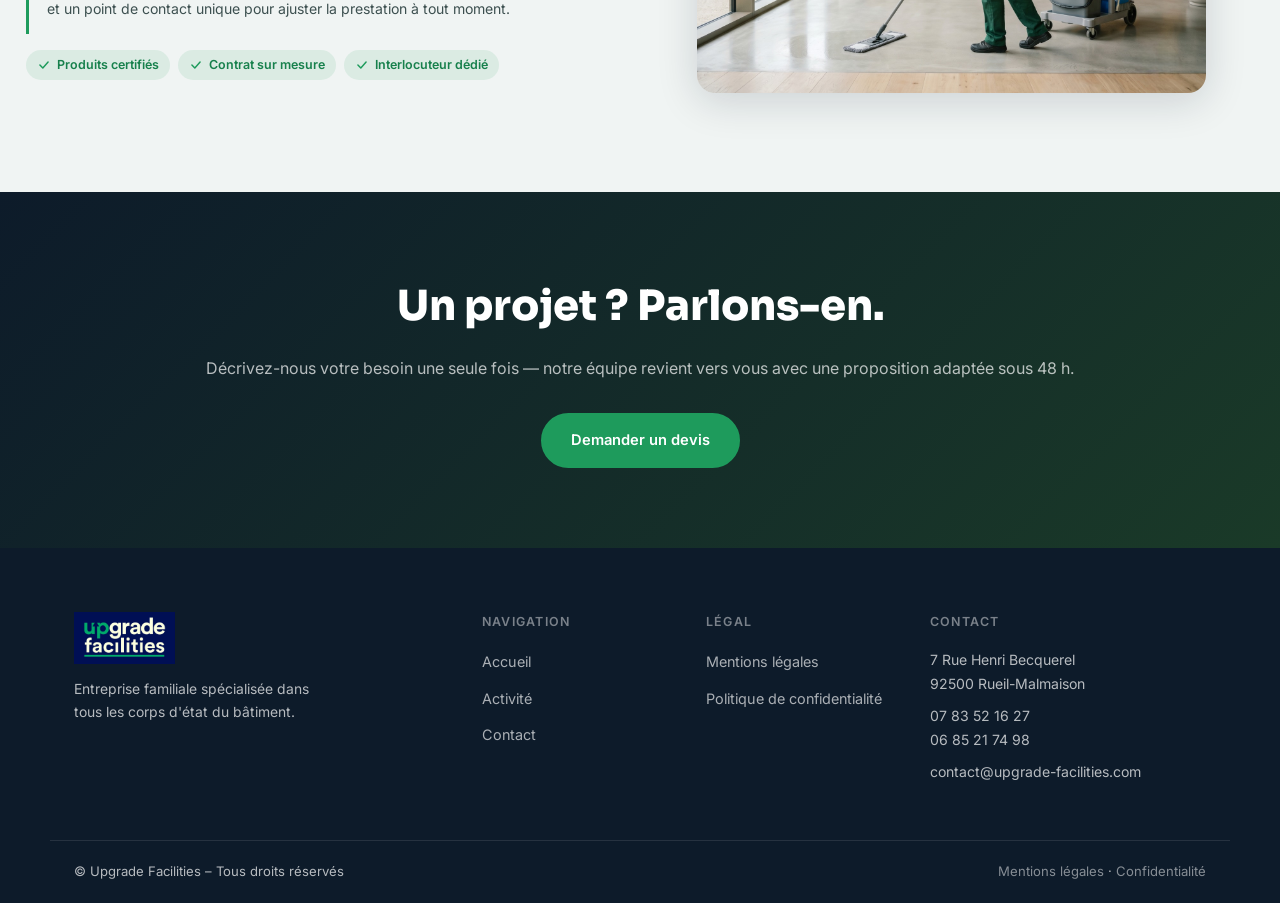
==== commit 3c0a97af: "Add files via upload" ====
--- a/activite.html
+++ b/activite.html
@@ -20,7 +20,7 @@
       <ul class="nav-links">
         <li><a href="index.html">Accueil</a></li>
         <li><a href="activite.html" class="active">Activité</a></li>
-        <li><a href="contact.html">Contacts</a></li>
+        <li><a href="contact.html">Contact</a></li>
       </ul>
       <a href="contact.html" class="btn-nav">Nous contacter</a>
       <button id="hamburger" aria-label="Menu" aria-expanded="false">
@@ -37,7 +37,7 @@
 
   <!-- ══ PAGE HERO ══ -->
   <header class="page-hero">
-    <div class="page-hero-overlay"></div>
+    <div class="page-hero-overlay"></div> 
     <div class="page-hero-content fade-in">
       <p class="eyebrow">Expertise &amp; Savoir-faire</p>
       <h1>Nos Activités</h1>
@@ -251,59 +251,60 @@
         <p class="section-sub">Quatre pôles de compétence, une seule équipe : Upgrade Facilities prend en charge votre projet de bout en bout, avec un interlocuteur unique du devis à la réception du chantier.</p>
       </div>
 
-      <!-- Activité 1 — Revêtements muraux -->
-      <div class="activity-block fade-in" id="act-muraux">
-        <div class="activity-img">
-          <img src="img/revetement_muraux2.jpeg" alt="Revêtements muraux professionnels réalisés par Upgrade Facilities" loading="lazy" />
+      <!-- Groupe TCE parent + enfant Revêtements -->
+      <div class="tce-parent-wrapper">
+
+        <!-- Activité 1 — TCE (Tous Corps d'État) — bloc PARENT -->
+        <div class="activity-block fade-in" id="act-muraux">
+          <div class="activity-img">
+            <img src="img/TCE_image.jpeg" alt="Revêtements muraux et de sol professionnels par Upgrade Facilities" loading="lazy" />
+          </div>
+          <div class="activity-content">
+            <span class="activity-tag">Pilotage global</span>
+            <h3>Tous Corps d'État</h3>
+            <p>Upgrade Facilities prend en charge l'intégralité de votre projet de rénovation ou d'aménagement : un interlocuteur unique coordonne tous les corps de métier — menuiserie, plâtrerie, peinture, sols, électricité, plomberie — du devis à la réception du chantier.</p>
+            <div class="activity-value">
+              <p><strong>Ce que vous y gagnez :</strong> zéro friction entre les corps de métier, planning tenu, budget maîtrisé et une seule facture. Vous vous concentrez sur votre activité, nous gérons le reste.</p>
+            </div>
+            <div class="activity-benefits">
+              <span class="benefit-badge"><svg viewBox="0 0 24 24" fill="none"><path d="M5 12l5 5L19 7" stroke="currentColor" stroke-width="2.5" stroke-linecap="round" stroke-linejoin="round"/></svg>Interlocuteur unique</span>
+              <span class="benefit-badge"><svg viewBox="0 0 24 24" fill="none"><path d="M5 12l5 5L19 7" stroke="currentColor" stroke-width="2.5" stroke-linecap="round" stroke-linejoin="round"/></svg>Planning maîtrisé</span>
+              <span class="benefit-badge"><svg viewBox="0 0 24 24" fill="none"><path d="M5 12l5 5L19 7" stroke="currentColor" stroke-width="2.5" stroke-linecap="round" stroke-linejoin="round"/></svg>Budget transparent</span>
+              <span class="benefit-badge"><svg viewBox="0 0 24 24" fill="none"><path d="M5 12l5 5L19 7" stroke="currentColor" stroke-width="2.5" stroke-linecap="round" stroke-linejoin="round"/></svg>Livraison clé en main</span>
+            </div>
+          </div>
         </div>
-        <div class="activity-content">
-          <span class="activity-tag">Finitions intérieures</span>
-          <h3>Revêtements muraux</h3>
-          <p>Papier peint, peinture et finitions décoratives adaptées aux environnements professionnels. Nous garantissons des rendus soignés, durables et conformes aux cahiers des charges les plus exigeants.</p>
-          <div class="activity-value">
-            <p><strong>Ce que vous y gagnez :</strong> un cadre de travail valorisant pour vos équipes et vos visiteurs, des finitions qui résistent au passage intensif, et un chantier mené sans interruption de votre activité grâce à des interventions hors horaires si besoin.</p>
-          </div>
-          <div class="activity-benefits">
-            <span class="benefit-badge"><svg viewBox="0 0 24 24" fill="none"><path d="M5 12l5 5L19 7" stroke="currentColor" stroke-width="2.5" stroke-linecap="round" stroke-linejoin="round"/></svg>Matériaux certifiés</span>
-            <span class="benefit-badge"><svg viewBox="0 0 24 24" fill="none"><path d="M5 12l5 5L19 7" stroke="currentColor" stroke-width="2.5" stroke-linecap="round" stroke-linejoin="round"/></svg>Devis sous 48h</span>
-            <span class="benefit-badge"><svg viewBox="0 0 24 24" fill="none"><path d="M5 12l5 5L19 7" stroke="currentColor" stroke-width="2.5" stroke-linecap="round" stroke-linejoin="round"/></svg>Intervention hors horaires possible</span>
-          </div>
-          <ul class="activity-list">
-            <li>Peinture professionnelle intérieure et extérieure</li>
-            <li>Pose de papier peint et revêtements textiles</li>
-            <li>Finitions décoratives et enduits</li>
-            <li>Ravalement de façade</li>
-          </ul>
-        </div>
-      </div>
-
-      <hr class="activity-divider" />
-
-      <!-- Activité 2 — Revêtements de sol -->
-      <div class="activity-block activity-block--reverse fade-in" id="act-sol">
-        <div class="activity-img">
-          <img src="img/revetement_sol2.jpeg" alt="Pose de revêtements de sol professionnels par Upgrade Facilities" loading="lazy" />
-        </div>
-        <div class="activity-content">
-          <span class="activity-tag">Sols techniques</span>
-          <h3>Revêtements de sol</h3>
-          <p>Parquet, moquette, vinyle et solutions techniques répondant aux contraintes de trafic intense. Nos équipes sélectionnent les matériaux adaptés à chaque usage pour allier esthétique et durabilité.</p>
-          <div class="activity-value">
-            <p><strong>Ce que vous y gagnez :</strong> un sol adapté à la fréquentation réelle de vos locaux (bureaux, accueil, circulation), une pose soignée qui limite l'usure prématurée, et un conseil objectif sur le rapport coût / durée de vie de chaque matériau.</p>
-          </div>
-          <div class="activity-benefits">
-            <span class="benefit-badge"><svg viewBox="0 0 24 24" fill="none"><path d="M5 12l5 5L19 7" stroke="currentColor" stroke-width="2.5" stroke-linecap="round" stroke-linejoin="round"/></svg>Conseil matériaux personnalisé</span>
-            <span class="benefit-badge"><svg viewBox="0 0 24 24" fill="none"><path d="M5 12l5 5L19 7" stroke="currentColor" stroke-width="2.5" stroke-linecap="round" stroke-linejoin="round"/></svg>Pose tous types de trafic</span>
-            <span class="benefit-badge"><svg viewBox="0 0 24 24" fill="none"><path d="M5 12l5 5L19 7" stroke="currentColor" stroke-width="2.5" stroke-linecap="round" stroke-linejoin="round"/></svg>Finitions garanties</span>
-          </div>
-          <ul class="activity-list">
-            <li>Parquet massif et stratifié</li>
-            <li>Moquette et revêtements textiles</li>
-            <li>Vinyle, LVT et dalles plastiques</li>
-            <li>Chapes et nivelage de sol</li>
-          </ul>
-        </div>
-      </div>
+
+        <!-- Fil conducteur : Revêtements = enfant de Tous Corps d'État -->
+        <div class="tce-child-group">
+          <div class="activity-block fade-in" id="act-tce">
+            <div class="activity-img rev-slider-outer" id="revSliderOuter">
+              <div class="rev-slider-viewport" id="revSliderViewport">
+                <div class="rev-slider-track" id="revSliderTrack">
+                  <img src="img/revetement_muraux2.jpeg" alt="Revêtements muraux professionnels par Upgrade Facilities" class="rev-slide" />
+                  <img src="img\revetement_sol2.jpeg"         alt="Revêtements de sol professionnels par Upgrade Facilities"   class="rev-slide" loading="lazy" />
+                </div>
+              </div>
+              <div class="rev-slider-dots" id="revSliderDots"></div>
+            </div>
+            <div class="activity-content">
+              <span class="activity-tag activity-tag--child">↳ Inclus dans Tous corps d'état</span>
+              <h3>Revêtements muraux &amp; de sol</h3>
+              <p>Du sol au plafond, nous maîtrisons l'intégralité des finitions intérieures : peinture, papier peint, parquet, vinyle et LVT. Un seul prestataire pour un résultat cohérent, durable et esthétique.</p>
+              <div class="activity-value">
+                <p><strong>Ce que vous y gagnez :</strong> un cadre de travail valorisant, des finitions qui résistent au passage intensif et un conseil objectif sur le rapport coût / durée de vie de chaque matériau.</p>
+              </div>
+              <div class="activity-benefits">
+                <span class="benefit-badge"><svg viewBox="0 0 24 24" fill="none"><path d="M5 12l5 5L19 7" stroke="currentColor" stroke-width="2.5" stroke-linecap="round" stroke-linejoin="round"/></svg>Matériaux certifiés</span>
+                <span class="benefit-badge"><svg viewBox="0 0 24 24" fill="none"><path d="M5 12l5 5L19 7" stroke="currentColor" stroke-width="2.5" stroke-linecap="round" stroke-linejoin="round"/></svg>Devis sous 48h</span>
+                <span class="benefit-badge"><svg viewBox="0 0 24 24" fill="none"><path d="M5 12l5 5L19 7" stroke="currentColor" stroke-width="2.5" stroke-linecap="round" stroke-linejoin="round"/></svg>Pose tous niveaux de trafic</span>
+                <span class="benefit-badge"><svg viewBox="0 0 24 24" fill="none"><path d="M5 12l5 5L19 7" stroke="currentColor" stroke-width="2.5" stroke-linecap="round" stroke-linejoin="round"/></svg>Intervention hors horaires possible</span>
+              </div>
+            </div>
+          </div>
+        </div><!-- /tce-child-group -->
+
+      </div><!-- /tce-parent-wrapper -->
 
       <hr class="activity-divider" />
 
@@ -324,12 +325,6 @@
             <span class="benefit-badge"><svg viewBox="0 0 24 24" fill="none"><path d="M5 12l5 5L19 7" stroke="currentColor" stroke-width="2.5" stroke-linecap="round" stroke-linejoin="round"/></svg>Protection systématique des lieux</span>
             <span class="benefit-badge"><svg viewBox="0 0 24 24" fill="none"><path d="M5 12l5 5L19 7" stroke="currentColor" stroke-width="2.5" stroke-linecap="round" stroke-linejoin="round"/></svg>Planning respecté</span>
           </div>
-          <ul class="activity-list">
-            <li>Cloisonnement et protections de chantier</li>
-            <li>Menuiserie intérieure et extérieure</li>
-            <li>Plâtrerie et faux-plafonds</li>
-            <li>Coordination multi-corps d'état</li>
-          </ul>
         </div>
       </div>
 
@@ -352,12 +347,6 @@
             <span class="benefit-badge"><svg viewBox="0 0 24 24" fill="none"><path d="M5 12l5 5L19 7" stroke="currentColor" stroke-width="2.5" stroke-linecap="round" stroke-linejoin="round"/></svg>Contrat sur mesure</span>
             <span class="benefit-badge"><svg viewBox="0 0 24 24" fill="none"><path d="M5 12l5 5L19 7" stroke="currentColor" stroke-width="2.5" stroke-linecap="round" stroke-linejoin="round"/></svg>Interlocuteur dédié</span>
           </div>
-          <ul class="activity-list">
-            <li>Nettoyage courant de bureaux et locaux</li>
-            <li>Entretien des parties communes d'immeubles</li>
-            <li>Remise en état après travaux</li>
-            <li>Prestations périodiques et sur appel</li>
-          </ul>
         </div>
       </div>
     </div>
@@ -426,7 +415,6 @@
     var total   = cards.length;
     var current = 0;
 
-    /* Force chaque carte à la largeur exacte du viewport */
     function syncWidths() {
       var w = viewport.offsetWidth;
       cards.forEach(function(c) {
@@ -435,7 +423,6 @@
       });
     }
 
-    /* Construire les dots */
     cards.forEach(function(_, i) {
       var dot = document.createElement('button');
       dot.setAttribute('role', 'tab');
@@ -458,7 +445,6 @@
     if (btnPrev) btnPrev.addEventListener('click', function() { goTo(current - 1); });
     if (btnNext) btnNext.addEventListener('click', function() { goTo(current + 1); });
 
-    /* Touch swipe */
     var tx = 0;
     track.addEventListener('touchstart', function(e) { tx = e.touches[0].clientX; }, { passive: true });
     track.addEventListener('touchend',   function(e) {
@@ -466,11 +452,68 @@
       if (Math.abs(dx) > 40) goTo(current + (dx < 0 ? 1 : -1));
     }, { passive: true });
 
-    /* Init + recalcul au resize */
     syncWidths();
     goTo(0);
     window.addEventListener('resize', function() { syncWidths(); goTo(current); }, { passive: true });
   })();
+
+  /* ── Carrousel Revêtements — même mécanique que Réalisations ── */
+  (function () {
+    var viewport = document.getElementById('revSliderViewport');
+    var track    = document.getElementById('revSliderTrack');
+    var dotsBox  = document.getElementById('revSliderDots');
+    if (!track || !viewport) return;
+
+    var slides  = Array.from(track.querySelectorAll('.rev-slide'));
+    var total   = slides.length;
+    var current = 0;
+
+    /* Caler chaque slide sur la largeur exacte du viewport */
+    function syncWidths() {
+      var w = viewport.offsetWidth;
+      slides.forEach(function (s) {
+        s.style.width    = w + 'px';
+        s.style.minWidth = w + 'px';
+      });
+    }
+
+    /* Créer les dots */
+    slides.forEach(function (_, i) {
+      var dot = document.createElement('button');
+      dot.setAttribute('aria-label', 'Image ' + (i + 1));
+      dot.className = 'rev-dot' + (i === 0 ? ' active' : '');
+      dot.dataset.idx = i;
+      dot.addEventListener('click', function () { goTo(+this.dataset.idx); resetTimer(); });
+      dotsBox.appendChild(dot);
+    });
+
+    function goTo(idx) {
+      current = ((idx % total) + total) % total;
+      track.style.transform = 'translateX(-' + (current * viewport.offsetWidth) + 'px)';
+      dotsBox.querySelectorAll('.rev-dot').forEach(function (d, i) {
+        d.classList.toggle('active', i === current);
+      });
+    }
+
+    /* Touch swipe */
+    var tx = 0;
+    track.addEventListener('touchstart', function (e) { tx = e.touches[0].clientX; }, { passive: true });
+    track.addEventListener('touchend',   function (e) {
+      var dx = e.changedTouches[0].clientX - tx;
+      if (Math.abs(dx) > 40) { goTo(current + (dx < 0 ? 1 : -1)); resetTimer(); }
+    }, { passive: true });
+
+    /* Autoplay 5 s */
+    var timer = setInterval(function () { goTo(current + 1); }, 5000);
+    function resetTimer() {
+      clearInterval(timer);
+      timer = setInterval(function () { goTo(current + 1); }, 5000);
+    }
+
+    syncWidths();
+    goTo(0);
+    window.addEventListener('resize', function () { syncWidths(); goTo(current); }, { passive: true });
+  })();
   </script>
 </body>
-</html>
+</html>
--- a/style.css
+++ b/style.css
@@ -682,14 +682,18 @@
   box-shadow: var(--shadow-lg);
   aspect-ratio: 4/3;
   background: var(--gray-100);
+  position: static;
+  top: auto;
 }
 .activity-img img {
   width: 100%;
   height: 100%;
   object-fit: cover;
-  transition: transform 0.5s ease;
-}
-.activity-img:hover img { transform: scale(1.04); }
+  transition: none;
+  transform: none;
+  will-change: auto;
+}
+.activity-img:hover img { transform: none; transition: none; }
 .activity-tag {
   display: inline-block;
   background: rgba(30,155,92,.12);
@@ -2030,7 +2034,7 @@
 }
 .services-intro-grid {
   display: grid;
-  grid-template-columns: repeat(4, 1fr);
+  grid-template-columns: repeat(3, 1fr); /* 1 fr, 1 fr, 1 fr */
   gap: 24px;
   margin-top: 48px;
 }
@@ -2081,6 +2085,325 @@
 @media (max-width: 1024px) {
   .services-intro-grid { grid-template-columns: repeat(2, 1fr); }
 }
-@media (max-width: 560px) {
-  .services-intro-grid { grid-template-columns: 1fr; }
-}
+
+/* ═══════════════════════════════════════════
+   HERO — IMAGE PHOTO DE FOND
+═══════════════════════════════════════════ */
+.hero--photo {
+  background: var(--navy);
+}
+.hero-bg-img {
+  position: absolute;
+  inset: 0;
+  background-size: cover;
+  background-position: center 40%;
+  background-repeat: no-repeat;
+  opacity: 0.18;
+  z-index: 0;
+  pointer-events: none;
+}
+/* Conserver le dégradé et les points */
+.hero--photo::before { z-index: 1; }
+.hero--photo .hero-overlay { z-index: 2; }
+.hero--photo .hero-content { z-index: 3; }
+.hero--photo .hero-scroll-hint { z-index: 4; }
+
+/* ═══════════════════════════════════════════
+   SERVICE CARD — Variante TCE (mise en avant)
+═══════════════════════════════════════════ */
+.service-card--tce {
+  background: var(--navy);
+  border-top-color: var(--green);
+}
+.service-card--tce h4 { color: #fff; }
+.service-card--tce p  { color: rgba(255,255,255,.72); }
+.service-card--tce .service-card-link { color: var(--green-light); }
+.service-card--tce:hover { border-top-color: var(--green-light); }
+
+/* ═══════════════════════════════════════════
+   ENGAGE CARD — Image permanente, opacité fixe
+═══════════════════════════════════════════ */
+.engage-card {
+  position: relative;
+  overflow: hidden;
+  /* Hauteur minimale pour que l'image ait de l'espace */
+  min-height: 260px;
+  display: flex;
+  flex-direction: column;
+  justify-content: flex-end;
+}
+/* Image visible avec filtre noir transparent réduit */
+.engage-illus {
+  position: absolute;
+  inset: 0;
+  z-index: 0;
+  opacity: 1;
+}
+.engage-illus img {
+  width: 100%;
+  height: 100%;
+  object-fit: cover;
+  display: block;
+}
+/* Voile noir transparent réduit par-dessus l'image */
+.engage-illus::after {
+  content: '';
+  position: absolute;
+  inset: 0;
+  background: rgba(0,0,0,.45);
+}
+/* Texte toujours au premier plan, toujours en blanc */
+.engage-card h4,
+.engage-card p {
+  position: relative;
+  z-index: 1;
+  color: #fff;
+  text-align: left;
+}
+.engage-card h4 {
+  color: #fff;
+  margin-bottom: 10px;
+}
+.engage-card p {
+  color: rgba(255,255,255,.80);
+}
+/* Supprimer le border-top vert hérité sur engage-card */
+.engage-card {
+  border-top: none;
+}
+/* Retrait du padding générique, remplacement par padding interne */
+.engage-grid .engage-card {
+  padding: 0;
+}
+.engage-card h4,
+.engage-card p {
+  padding-left: 28px;
+  padding-right: 28px;
+}
+.engage-card h4 { padding-top: 0; }
+.engage-card p  { padding-bottom: 28px; }
+
+/* ═══════════════════════════════════════════
+   ACTIVITE PAGE — Rééquilibrage image/texte
+   Images 100 % statiques : aucun sticky,
+   aucune transition, aucun transform
+═══════════════════════════════════════════ */
+.activity-block {
+  grid-template-columns: 45% 55%;
+  gap: 48px;
+  align-items: center;
+}
+.activity-img {
+  aspect-ratio: 3/2;
+  position: static;
+  top: auto;
+}
+.activity-img img {
+  width: 100%;
+  height: 100%;
+  object-fit: cover;
+  transition: none;
+  transform: none;
+  will-change: auto;
+}
+.activity-img:hover img {
+  transform: none;
+  transition: none;
+}
+.activity-content h3 {
+  font-size: clamp(1.25rem, 2vw, 1.65rem);
+}
+.activity-content p {
+  font-size: .93rem;
+}
+.activity-list li {
+  font-size: .87rem;
+}
+/* Bénéfices plus compacts */
+.activity-benefits {
+  display: flex;
+  flex-wrap: wrap;
+  gap: 8px;
+  margin-bottom: 16px;
+}
+.benefit-badge {
+  display: inline-flex;
+  align-items: center;
+  gap: 6px;
+  font-size: .78rem;
+  font-weight: 600;
+  padding: 5px 11px;
+  border-radius: 50px;
+  background: rgba(30,155,92,.10);
+  color: var(--green-dark);
+}
+.benefit-badge svg {
+  width: 14px;
+  height: 14px;
+  flex-shrink: 0;
+}
+.activity-value {
+  background: var(--gray-100);
+  border-left: 3px solid var(--green);
+  border-radius: 0 var(--radius) var(--radius) 0;
+  padding: 14px 18px;
+  margin-bottom: 16px;
+}
+.activity-value p {
+  font-size: .88rem;
+  margin-bottom: 0;
+  color: var(--gray-700);
+}
+
+.activity-tag--tce {
+  background: rgba(13,27,42,.10);
+  color: var(--navy);
+}
+
+@media (max-width: 900px) {
+  .activity-block {
+    grid-template-columns: 1fr;
+    gap: 28px;
+  }
+  .activity-img { aspect-ratio: 16/9; }
+}
+
+/* ═══════════════════════════════════════════
+   HIÉRARCHIE PARENT → ENFANT
+   TCE = parent / Revêtements = enfant indenté
+═══════════════════════════════════════════ */
+
+/* Wrapper commun : positionne le trait vert */
+.tce-parent-wrapper {
+  position: relative;
+}
+
+/* Trait vert vertical — positionné en absolu
+   à gauche du wrapper, collé sous le bloc TCE */
+.tce-child-group {
+  position: relative;
+  /* Pas de margin/padding — le décalage se fait
+     via grid-template-columns sur l'activity-block */
+  margin-top: 0;
+  margin-bottom: 80px;
+  padding: 0;
+}
+
+/* Le trait vert passe par un pseudo-élément sur
+   le wrapper parent, ancré à gauche du container */
+.tce-parent-wrapper::after {
+  content: '';
+  position: absolute;
+  /* Aligné sur le bord gauche du container (24px = padding container) */
+  left: 24px;
+  /* Commence à mi-hauteur du bloc TCE (~50% de son height) */
+  top: 50%;
+  /* Descend jusqu'au bas du groupe */
+  bottom: 0;
+  width: 3px;
+  background: var(--green);
+  border-radius: 0 0 3px 3px;
+}
+
+/* Le grid enfant : colonne fantôme de 56px à gauche
+   pour décaler réellement image + texte vers la droite */
+.tce-child-group .activity-block {
+  grid-template-columns: 56px 1fr 1fr;
+  margin-bottom: 0;
+}
+
+/* La colonne fantôme est vide — on force le contenu
+   à partir de la colonne 2 */
+.tce-child-group .activity-block > :first-child {
+  grid-column: 3;
+  grid-row: 1;
+}
+.tce-child-group .activity-block > :last-child {
+  grid-column: 2;
+  grid-row: 1;
+}
+
+/* Badge enfant */
+.activity-tag--child {
+  background: rgba(30, 155, 92, .10);
+  color: var(--green-dark);
+  border: 1px solid rgba(30, 155, 92, .35);
+  font-size: .72rem;
+  font-weight: 700;
+  letter-spacing: .06em;
+}
+
+@media (max-width: 900px) {
+  .tce-parent-wrapper::after {
+    left: 16px;
+    top: 45%;
+  }
+  .tce-child-group .activity-block {
+    grid-template-columns: 24px 1fr;
+  }
+  .tce-child-group .activity-block > :first-child {
+    grid-column: 2;
+    grid-row: 2;
+  }
+  .tce-child-group .activity-block > :last-child {
+    grid-column: 2;
+    grid-row: 1;
+  }
+}
+
+/* ═══════════════════════════════════════════
+   SLIDER REVÊTEMENTS — même mécanique que
+   le carrousel Réalisations (translateX px)
+═══════════════════════════════════════════ */
+.rev-slider-outer {
+  position: relative;
+  overflow: hidden;
+}
+
+.rev-slider-viewport {
+  width: 100%;
+  height: 100%;
+  overflow: hidden;
+  border-radius: var(--radius-lg);
+}
+
+.rev-slider-track {
+  display: flex;
+  height: 100%;
+  transition: transform 0.55s cubic-bezier(0.25, 0.46, 0.45, 0.94);
+  will-change: transform;
+}
+
+.rev-slide {
+  flex-shrink: 0;
+  height: 100%;
+  object-fit: cover;
+  display: block;
+}
+
+/* Dots */
+.rev-slider-dots {
+  position: absolute;
+  bottom: 12px;
+  left: 50%;
+  transform: translateX(-50%);
+  display: flex;
+  gap: 7px;
+  z-index: 2;
+}
+
+.rev-dot {
+  width: 8px;
+  height: 8px;
+  border-radius: 50%;
+  background: rgba(255, 255, 255, .45);
+  border: 1.5px solid rgba(255, 255, 255, .75);
+  cursor: pointer;
+  padding: 0;
+  transition: background 0.3s ease, transform 0.3s ease;
+}
+
+.rev-dot.active {
+  background: #fff;
+  transform: scale(1.25);
+}
